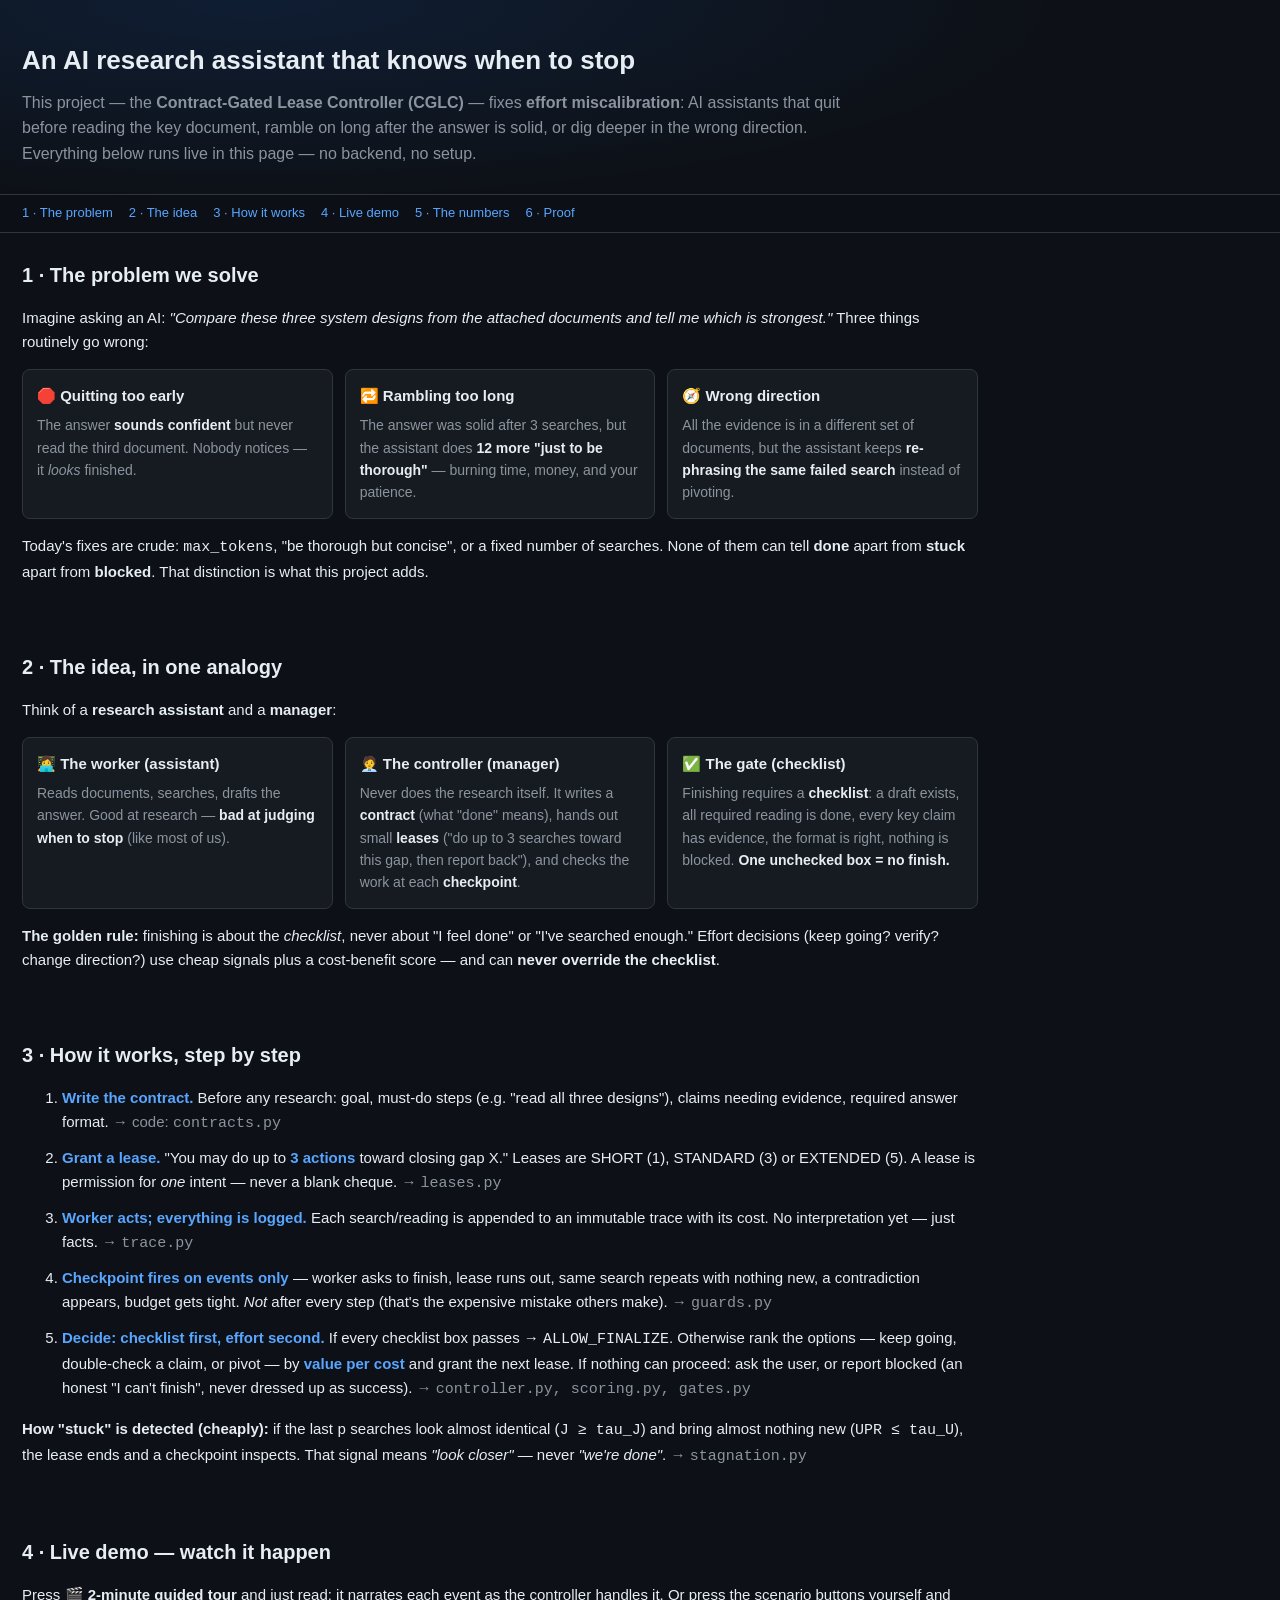
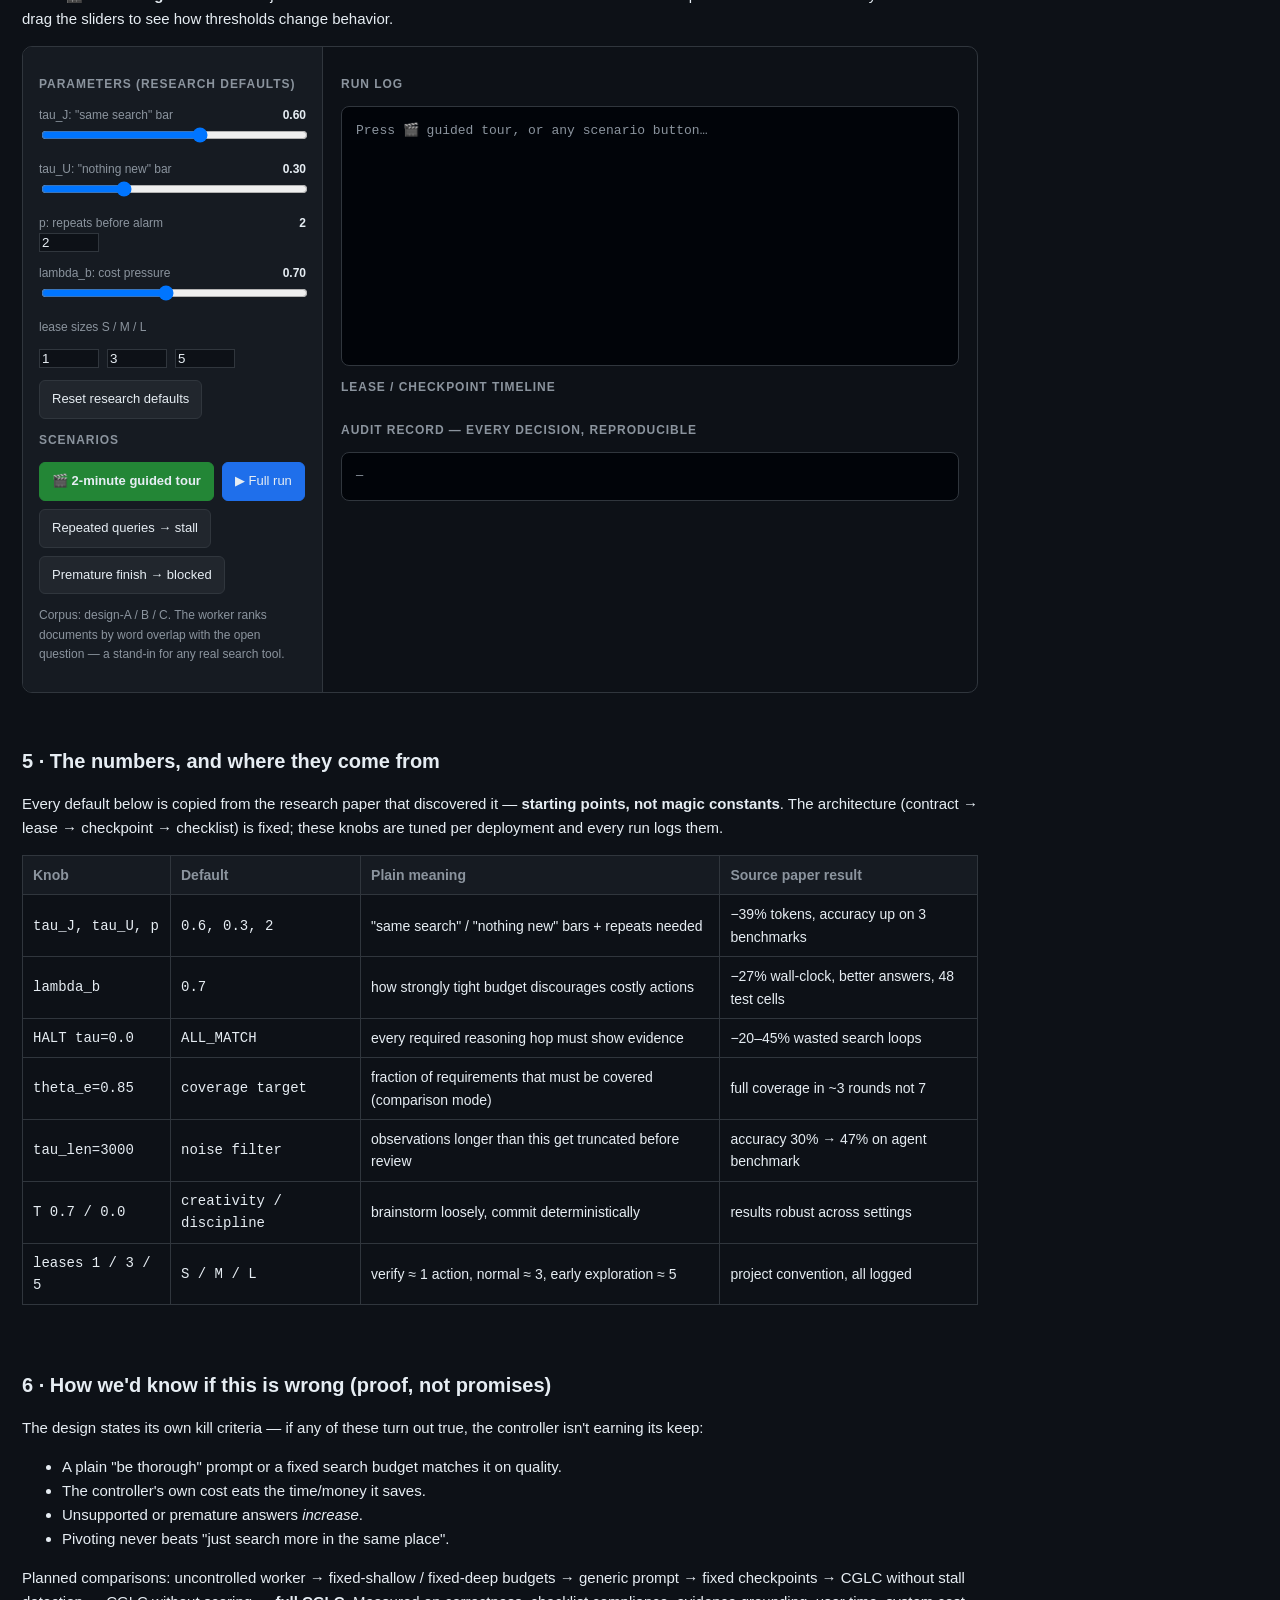
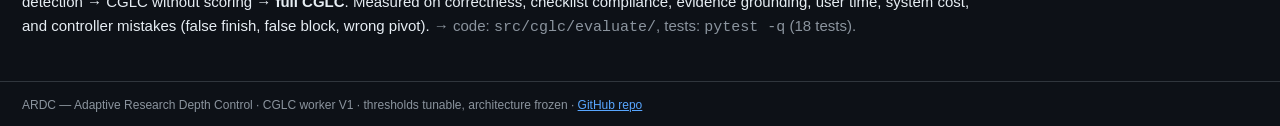
==== docs/index.html @ e65adfdb "Explainable demo: beginner story (problem/idea/steps), narrated 2-min tour, plain-English parameters" ====
<!DOCTYPE html>
<html lang="en">
<head>
<meta charset="utf-8">
<meta name="viewport" content="width=device-width, initial-scale=1">
<title>CGLC — an AI research assistant that knows when to stop</title>
<style>
  :root { --bg:#0d1117; --panel:#161b22; --line:#30363d; --txt:#e6edf3;
          --dim:#8b949e; --acc:#58a6ff; --ok:#3fb950; --warn:#d29922; --bad:#f85149; }
  * { box-sizing:border-box; }
  body { margin:0; background:var(--bg); color:var(--txt);
         font-family:-apple-system,"Segoe UI",Roboto,Helvetica,Arial,sans-serif;
         font-size:15px; line-height:1.6; }
  code, .mono { font-family:ui-monospace,SFMono-Regular,Menlo,Consolas,monospace; }
  header.hero { padding:40px 22px 28px; border-bottom:1px solid var(--line);
         background:radial-gradient(800px 200px at 20% 0%, #1f6feb22, transparent); }
  header.hero h1 { margin:0 0 8px; font-size:26px; }
  header.hero p.sub { margin:0; color:var(--dim); font-size:16px; max-width:820px; }
  nav { position:sticky; top:0; background:#0d1117ee; border-bottom:1px solid var(--line);
        padding:8px 22px; font-size:13px; z-index:10; }
  nav a { color:var(--acc); margin-right:16px; text-decoration:none; }
  section { padding:26px 22px; max-width:1000px; }
  section h2 { font-size:20px; margin:0 0 10px; }
  section p, li { color:var(--txt); }
  .dim { color:var(--dim); }
  .cards { display:grid; grid-template-columns:repeat(auto-fit,minmax(240px,1fr)); gap:12px; margin:14px 0; }
  .card { border:1px solid var(--line); border-radius:8px; padding:14px; background:var(--panel); }
  .card h3 { margin:0 0 6px; font-size:15px; }
  .card p { margin:0; font-size:14px; color:var(--dim); }
  .card p b { color:var(--txt); }
  ol.steps li { margin:10px 0; }
  ol.steps li b { color:var(--acc); }
  table.params { border-collapse:collapse; width:100%; font-size:14px; margin:12px 0; }
  table.params th, table.params td { border:1px solid var(--line); padding:8px 10px; text-align:left; }
  table.params th { background:var(--panel); color:var(--dim); font-weight:600; }
  .demo-grid { display:grid; grid-template-columns:300px 1fr; gap:0; border:1px solid var(--line);
               border-radius:10px; overflow:hidden; margin-top:14px; }
  aside { border-right:1px solid var(--line); padding:16px; background:var(--panel); }
  aside h3, .maincol h3 { font-size:12px; text-transform:uppercase; letter-spacing:.08em; color:var(--dim); }
  .param { margin:10px 0; font-size:13px; }
  .param label { display:flex; justify-content:space-between; color:var(--dim); font-size:12px; }
  .param label b { color:var(--txt); }
  .param input[type=range] { width:100%; }
  .param input[type=number] { width:60px; background:var(--bg); color:var(--txt); border:1px solid var(--line); }
  .row { display:flex; gap:8px; flex-wrap:wrap; margin:12px 0; }
  button { background:#21262d; color:var(--txt); border:1px solid var(--line);
           padding:8px 12px; cursor:pointer; font:inherit; font-size:13px; border-radius:6px; }
  button:hover { border-color:var(--acc); }
  button.primary { background:#1f6feb; border-color:#1f6feb; }
  button.tour { background:#238636; border-color:#238636; font-weight:600; }
  .maincol { padding:16px 18px; min-width:0; }
  #log { background:#010409; border:1px solid var(--line); border-radius:8px;
         padding:14px; min-height:260px; max-height:44vh; overflow:auto;
         white-space:pre-wrap; font-family:ui-monospace,Menlo,Consolas,monospace; font-size:13px; }
  .ok { color:var(--ok); } .warn { color:var(--warn); } .bad { color:var(--bad); }
  .acc { color:var(--acc); } .say { color:#d2a8ff; }
  #timeline { display:flex; gap:6px; margin:12px 0; flex-wrap:wrap; }
  .chip { border:1px solid var(--line); border-radius:6px; padding:6px 10px;
          font-size:12px; background:var(--panel); font-family:ui-monospace,Menlo,monospace; }
  #audit { background:#010409; border:1px solid var(--line); border-radius:8px;
           padding:14px; max-height:28vh; overflow:auto; white-space:pre;
           font-size:12px; font-family:ui-monospace,Menlo,monospace; }
  footer { padding:14px 22px 30px; border-top:1px solid var(--line); color:var(--dim); font-size:12px; }
  footer a, section a { color:var(--acc); }
</style>
</head>
<body>

<header class="hero">
  <h1>An AI research assistant that knows when to stop</h1>
  <p class="sub">This project — the <b>Contract-Gated Lease Controller (CGLC)</b> — fixes
  <b>effort miscalibration</b>: AI assistants that quit before reading the key document,
  ramble on long after the answer is solid, or dig deeper in the wrong direction.
  Everything below runs live in this page — no backend, no setup.</p>
</header>
<nav>
  <a href="#problem">1 · The problem</a><a href="#idea">2 · The idea</a><a href="#how">3 · How it works</a><a href="#demo">4 · Live demo</a><a href="#numbers">5 · The numbers</a><a href="#proof">6 · Proof</a>
</nav>

<section id="problem">
  <h2>1 · The problem we solve</h2>
  <p>Imagine asking an AI: <i>"Compare these three system designs from the attached documents and tell me which is strongest."</i>
  Three things routinely go wrong:</p>
  <div class="cards">
    <div class="card"><h3>🛑 Quitting too early</h3><p>The answer <b>sounds confident</b> but never read the third document. Nobody notices — it <i>looks</i> finished.</p></div>
    <div class="card"><h3>🔁 Rambling too long</h3><p>The answer was solid after 3 searches, but the assistant does <b>12 more "just to be thorough"</b> — burning time, money, and your patience.</p></div>
    <div class="card"><h3>🧭 Wrong direction</h3><p>All the evidence is in a different set of documents, but the assistant keeps <b>re-phrasing the same failed search</b> instead of pivoting.</p></div>
  </div>
  <p>Today's fixes are crude: <span class="mono">max_tokens</span>, "be thorough but concise", or a fixed number of searches.
  None of them can tell <b>done</b> apart from <b>stuck</b> apart from <b>blocked</b>. That distinction is what this project adds.</p>
</section>

<section id="idea">
  <h2>2 · The idea, in one analogy</h2>
  <p>Think of a <b>research assistant</b> and a <b>manager</b>:</p>
  <div class="cards">
    <div class="card"><h3>👩‍💻 The worker (assistant)</h3><p>Reads documents, searches, drafts the answer. Good at research — <b>bad at judging when to stop</b> (like most of us).</p></div>
    <div class="card"><h3>🧑‍💼 The controller (manager)</h3><p>Never does the research itself. It writes a <b>contract</b> (what "done" means), hands out small <b>leases</b> ("do up to 3 searches toward this gap, then report back"), and checks the work at each <b>checkpoint</b>.</p></div>
    <div class="card"><h3>✅ The gate (checklist)</h3><p>Finishing requires a <b>checklist</b>: a draft exists, all required reading is done, every key claim has evidence, the format is right, nothing is blocked. <b>One unchecked box = no finish.</b></p></div>
  </div>
  <p><b>The golden rule:</b> finishing is about the <i>checklist</i>, never about "I feel done" or "I've searched enough."
  Effort decisions (keep going? verify? change direction?) use cheap signals plus a cost-benefit score — and can <b>never override the checklist</b>.</p>
</section>

<section id="how">
  <h2>3 · How it works, step by step</h2>
  <ol class="steps">
    <li><b>Write the contract.</b> Before any research: goal, must-do steps (e.g. "read all three designs"), claims needing evidence, required answer format. <span class="dim">→ code: <span class="mono">contracts.py</span></span></li>
    <li><b>Grant a lease.</b> "You may do up to <b>3 actions</b> toward closing gap X." Leases are SHORT (1), STANDARD (3) or EXTENDED (5). A lease is permission for <i>one</i> intent — never a blank cheque. <span class="dim">→ <span class="mono">leases.py</span></span></li>
    <li><b>Worker acts; everything is logged.</b> Each search/reading is appended to an immutable trace with its cost. No interpretation yet — just facts. <span class="dim">→ <span class="mono">trace.py</span></span></li>
    <li><b>Checkpoint fires on events only</b> — worker asks to finish, lease runs out, same search repeats with nothing new, a contradiction appears, budget gets tight. <i>Not</i> after every step (that's the expensive mistake others make). <span class="dim">→ <span class="mono">guards.py</span></span></li>
    <li><b>Decide: checklist first, effort second.</b> If every checklist box passes → <span class="mono">ALLOW_FINALIZE</span>. Otherwise rank the options — keep going, double-check a claim, or pivot — by <b>value per cost</b> and grant the next lease. If nothing can proceed: ask the user, or report blocked (an honest "I can't finish", never dressed up as success). <span class="dim">→ <span class="mono">controller.py, scoring.py, gates.py</span></span></li>
  </ol>
  <p><b>How "stuck" is detected (cheaply):</b> if the last <span class="mono">p</span> searches look almost identical (<span class="mono">J ≥ tau_J</span>)
  and bring almost nothing new (<span class="mono">UPR ≤ tau_U</span>), the lease ends and a checkpoint inspects. That signal means <i>"look closer"</i> — never <i>"we're done"</i>.
  <span class="dim">→ <span class="mono">stagnation.py</span></span></p>
</section>

<section id="demo">
  <h2>4 · Live demo — watch it happen</h2>
  <p>Press <b>🎬 2-minute guided tour</b> and just read: it narrates each event as the controller handles it.
  Or press the scenario buttons yourself and drag the sliders to see how thresholds change behavior.</p>
  <div class="demo-grid">
    <aside>
      <h3>Parameters (research defaults)</h3>
      <div class="param"><label>tau_J: "same search" bar <b id="v-tauJ">0.60</b></label>
        <input id="p-tauJ" type="range" min="0" max="1" step="0.05" value="0.6"></div>
      <div class="param"><label>tau_U: "nothing new" bar <b id="v-tauU">0.30</b></label>
        <input id="p-tauU" type="range" min="0" max="1" step="0.05" value="0.3"></div>
      <div class="param"><label>p: repeats before alarm <b id="v-p">2</b></label>
        <input id="p-p" type="number" min="1" max="6" value="2"></div>
      <div class="param"><label>lambda_b: cost pressure <b id="v-lb">0.70</b></label>
        <input id="p-lb" type="range" min="0" max="1.5" step="0.05" value="0.7"></div>
      <div class="param"><label>lease sizes S / M / L</label>
        <span class="row">
          <input id="p-s" type="number" min="1" max="3" value="1">
          <input id="p-m" type="number" min="1" max="6" value="3">
          <input id="p-e" type="number" min="1" max="9" value="5">
        </span></div>
      <div class="row"><button id="b-reset">Reset research defaults</button></div>
      <h3>Scenarios</h3>
      <div class="row">
        <button class="tour" id="b-tour">🎬 2-minute guided tour</button>
        <button class="primary" id="b-full">▶ Full run</button>
        <button id="b-stag">Repeated queries → stall</button>
        <button id="b-gate">Premature finish → blocked</button>
      </div>
      <p class="dim" style="font-size:12px">Corpus: design-A / B / C. The worker ranks documents by word overlap with the open question — a stand-in for any real search tool.</p>
    </aside>
    <div class="maincol">
      <h3>Run log</h3>
      <div id="log"><span class="dim">Press 🎬 guided tour, or any scenario button…</span></div>
      <h3>Lease / checkpoint timeline</h3>
      <div id="timeline"></div>
      <h3>Audit record — every decision, reproducible</h3>
      <div id="audit"><span class="dim">—</span></div>
    </div>
  </div>
</section>

<section id="numbers">
  <h2>5 · The numbers, and where they come from</h2>
  <p>Every default below is copied from the research paper that discovered it — <b>starting points, not magic constants</b>.
  The architecture (contract → lease → checkpoint → checklist) is fixed; these knobs are tuned per deployment and every run logs them.</p>
  <table class="params">
    <tr><th>Knob</th><th>Default</th><th>Plain meaning</th><th>Source paper result</th></tr>
    <tr><td class="mono">tau_J, tau_U, p</td><td class="mono">0.6, 0.3, 2</td><td>"same search" / "nothing new" bars + repeats needed</td><td>−39% tokens, accuracy up on 3 benchmarks</td></tr>
    <tr><td class="mono">lambda_b</td><td class="mono">0.7</td><td>how strongly tight budget discourages costly actions</td><td>−27% wall-clock, better answers, 48 test cells</td></tr>
    <tr><td class="mono">HALT tau=0.0</td><td class="mono">ALL_MATCH</td><td>every required reasoning hop must show evidence</td><td>−20–45% wasted search loops</td></tr>
    <tr><td class="mono">theta_e=0.85</td><td class="mono">coverage target</td><td>fraction of requirements that must be covered (comparison mode)</td><td>full coverage in ~3 rounds not 7</td></tr>
    <tr><td class="mono">tau_len=3000</td><td class="mono">noise filter</td><td>observations longer than this get truncated before review</td><td>accuracy 30% → 47% on agent benchmark</td></tr>
    <tr><td class="mono">T 0.7 / 0.0</td><td class="mono">creativity / discipline</td><td>brainstorm loosely, commit deterministically</td><td>results robust across settings</td></tr>
    <tr><td class="mono">leases 1 / 3 / 5</td><td class="mono">S / M / L</td><td>verify ≈ 1 action, normal ≈ 3, early exploration ≈ 5</td><td>project convention, all logged</td></tr>
  </table>
</section>

<section id="proof">
  <h2>6 · How we'd know if this is wrong (proof, not promises)</h2>
  <p>The design states its own kill criteria — if any of these turn out true, the controller isn't earning its keep:</p>
  <ul>
    <li>A plain "be thorough" prompt or a fixed search budget matches it on quality.</li>
    <li>The controller's own cost eats the time/money it saves.</li>
    <li>Unsupported or premature answers <i>increase</i>.</li>
    <li>Pivoting never beats "just search more in the same place".</li>
  </ul>
  <p>Planned comparisons: uncontrolled worker → fixed-shallow / fixed-deep budgets → generic prompt → fixed checkpoints → CGLC without stall detection → CGLC without scoring → <b>full CGLC</b>.
  Measured on correctness, checklist compliance, evidence grounding, user time, system cost, and controller mistakes (false finish, false block, wrong pivot).
  <span class="dim">→ code: <span class="mono">src/cglc/evaluate/</span>, tests: <span class="mono">pytest -q</span> (18 tests).</span></p>
</section>

<footer>ARDC — Adaptive Research Depth Control · CGLC worker V1 · thresholds tunable, architecture frozen ·
<a href="https://github.com/abhinavshrivastava950/ARDC---Adaptive-Research-Depth-Control">GitHub repo</a></footer>

<script>
"use strict";
/* Core equations mirror src/cglc/*.py (Sec 14 normative). Narration is plain-English. */
const tok = s => new Set((s.toLowerCase().match(/[a-z0-9]+/g) || []));
function jaccard(a, b) {
  if (!a.size && !b.size) return 1.0;
  if (!a.size || !b.size) return 0.0;
  let inter = 0; for (const x of a) if (b.has(x)) inter++;
  return inter / (a.size + b.size - inter);
}
const upr = (cur, seen) => cur.length ? cur.filter(c => !seen.has(c)).length / cur.length : 0;

const DOCS = {
  "design-A": "Architecture A uses an always-on semantic coverage layer with selective rich inspection. It supports DEEPEN VERIFY REDIRECT but coverage state is expensive.",
  "design-B": "Architecture B maintains a MAP-like research graph with requirements evidence links coverage and marginal gain. Direction awareness is strong but controller-heavy.",
  "design-C": "Architecture C logs raw trace and runs semantics at finalization fixed intervals and stalls. Hard duties sit outside effort judgment. Checkpoint timing is fixed."
};
function rankDocs(query) {
  const q = tok(query);
  return Object.keys(DOCS).map(id => {
    const d = tok(DOCS[id]); let s = 0; for (const w of q) if (d.has(w)) s++;
    return { id, s };
  }).sort((a, b) => b.s - a.s).map(x => x.id);
}
function getCfg() {
  return {
    tauJ: +document.getElementById("p-tauJ").value,
    tauU: +document.getElementById("p-tauU").value,
    p: Math.max(1, +document.getElementById("p-p").value | 0),
    lb: +document.getElementById("p-lb").value,
    SHORT: +document.getElementById("p-s").value | 0,
    STANDARD: +document.getElementById("p-m").value | 0,
    EXTENDED: +document.getElementById("p-e").value | 0
  };
}
const logEl = document.getElementById("log"),
      tlEl = document.getElementById("timeline"),
      auEl = document.getElementById("audit");
function reset(){ logEl.innerHTML = ""; tlEl.innerHTML = ""; auEl.innerHTML = "<span class='dim'>—</span>"; }
function line(html){ logEl.innerHTML += html + "\n"; logEl.scrollTop = logEl.scrollHeight; }
function say(t){ line(`<span class="say">💬 ${t}</span>`); }
function chip(txt, cls){ tlEl.innerHTML += `<span class="chip ${cls||""}">${txt}</span>`; }
function esc(s){ return s.replace(/&/g,"&amp;").replace(/</g,"&lt;"); }
const sleep = ms => new Promise(r => setTimeout(r, ms));

function stagDemo(c, narrate) {
  if (narrate) say("The worker keeps asking the same thing. Watch the 'nothing new' number collapse…");
  line(`<span class="acc">STAGNATION DEMO</span> <span class="dim">same-search bar=${c.tauJ}, nothing-new bar=${c.tauU}, repeats=${c.p}</span>`);
  const seen = new Set(); let actions = [], hist = [];
  const queries = ["compare architecture cost","compare architecture cost",
                   "compare architecture cost","compare architecture cost"];
  const chunks = [["A#0","B#0","C#0"],["A#0","B#0"],["A#0"],["A#0"]];
  queries.forEach((q, i) => {
    const J = actions.length ? Math.max(...actions.slice(-5).map(a => jaccard(tok(q), tok(a)))) : 0;
    const U = upr(chunks[i], seen);
    chunks[i].forEach(x => seen.add(x)); actions.push(q); hist.push([J, U]);
    const stag = hist.length >= c.p && hist.slice(-c.p).every(([a,b]) => a >= c.tauJ && b <= c.tauU);
    line(` search ${i}: similarity=${J.toFixed(2)} (same? ${J >= c.tauJ}) · new-stuff=${U.toFixed(2)} (nothing-new? ${U <= c.tauU}) → ` +
         (stag ? `<span class="warn">🔔 STUCK — lease ends, manager inspects</span>` : `<span class="dim">keep working</span>`));
    chip(`search ${i} ${stag ? "STUCK" : "work"}`, stag ? "warn" : "");
  });
  if (narrate) say("Key point: 'stuck' only summons the manager — it can NEVER declare the job finished.");
  else line(`<span class="dim">Stuck ≠ done: it triggers inspection, never finalization.</span>`);
}

function gateDemo(narrate) {
  if (narrate) say("Now the worker drafts a fluent, confident answer — but one key claim has zero evidence…");
  line(`<span class="acc">CHECKLIST DEMO</span> <span class="dim">worker asks: "can I finish?"</span>`);
  const gates = { C_terminal:true, C_process:true, C_evidence:false, C_answer:true, C_blocker:false };
  const allow = gates.C_terminal && gates.C_process && gates.C_evidence && gates.C_answer && !gates.C_blocker;
  line(` checklist: draft✓ required-reading✓ <b>evidence✗</b> format✓ blocked?no`);
  line(allow ? `<span class="ok">ALLOW_FINALIZE</span>`
             : `<span class="bad">⛔ FINISH DENIED — one box unchecked (evidence)</span>`);
  chip("finish requested", "bad"); chip("→ VERIFY lease (1 action)", "warn");
  if (narrate) say("Confident ≠ complete. The manager orders one double-check instead of accepting the answer.");
  else line(` → controller issues <span class="warn">VERIFY</span> lease. Clean + confident ≠ complete.`);
}

function fullRun(c, narrate) {
  if (narrate) say("Full story: the manager grants a 3-search lease toward the open question…");
  line(`<span class="acc">FULL RUN</span> <span class="dim">lease sizes ${c.SHORT}/${c.STANDARD}/${c.EXTENDED} · cost pressure=${c.lb}</span>`);
  const seen = new Set(); let actions = [], hist = [], draft = "", ckpt = 0;
  const gaps = ["support comparison with evidence"];
  let support = 0;
  let lease = { intent:"CONTINUE", cap:c.STANDARD, used:0, n:1 };
  chip("lease L1 CONTINUE", "");
  const audits = [];
  let guard = 0;
  while (ckpt < 4 && guard++ < 20) {
    let stalled = false;
    while (lease.used < lease.cap) {
      const q = gaps.join(" ");
      const ranked = rankDocs(q + " " + draft.slice(0, 80));
      const chunks = ranked.slice(0, 3).map(id => id + "#0");
      const J = actions.length ? Math.max(...actions.slice(-5).map(a => jaccard(tok(q), tok(a)))) : 0;
      const U = upr(chunks, seen);
      chunks.forEach(x => seen.add(x)); actions.push(q); hist.push([J, U]);
      lease.used++;
      if (ranked.some(id => /architecture|evidence|comparison/.test(DOCS[id]))) support = Math.min(1, support + 0.5);
      draft = Object.values(DOCS).join(" ").slice(0, 900);
      stalled = hist.length >= c.p && hist.slice(-c.p).every(([a,b]) => a >= c.tauJ && b <= c.tauU);
      const rho = 0.15, dC = 0.05, dR = 0.08;
      const uC = 0.5 + 0.14 * (support < 1 ? 1 : 0) - c.lb * rho * dC;
      const uR = 0.5 + 0.14 * 0.5 - 0.10 * (stalled ? 1 : 0) - c.lb * rho * dR;
      const rC = Math.max(0, uC) / (dC + 1e-5), rR = Math.max(0, uR) / (dR + 1e-5);
      line(` <span class="dim">search ${actions.length} [${lease.intent}]</span> similarity=${J.toFixed(2)} new-stuff=${U.toFixed(2)} ` +
           `evidence=${support.toFixed(1)} value-per-cost keep=${rC.toFixed(1)} pivot=${rR.toFixed(1)}${stalled ? ` <span class="warn">stuck</span>` : ""}`);
      if (stalled || lease.used >= lease.cap) break;
    }
    ckpt++;
    const expired = lease.used >= lease.cap;
    const evSuff = support >= 1 && draft.length > 0;
    const gates = { C_terminal: draft.length > 0, C_process: true, C_evidence: evSuff, C_answer: true, C_blocker: false };
    const allow = gates.C_terminal && gates.C_process && gates.C_evidence && gates.C_answer && !gates.C_blocker;
    const reasons = [...(expired ? ["lease_expiry"] : []), ...(stalled ? ["structural_stall"] : [])];
    let decision;
    if (allow) decision = "ALLOW_FINALIZE";
    else if (support < 1 && stalled) decision = "REDIRECT";
    else if (support < 1) decision = "CONTINUE";
    else decision = "VERIFY";
    chip(`checkpoint ${ckpt} [${reasons.join("+")||"finish?"}] → ${decision}`, allow ? "ok" : "warn");
    line(`<span class="acc">checkpoint ${ckpt}</span> because [${reasons}] · checklist=${esc(JSON.stringify(gates))} → <b>${decision}</b>`);
    audits.push({ checkpoint: ckpt, triggers: reasons, gates, decision,
      remaining_budget: { tool_calls: 30 - actions.length * 3 }, controller_cost: { tokens: 500 } });
    if (decision === "ALLOW_FINALIZE") break;
    const cap = decision === "VERIFY" || decision === "REDIRECT" ? c.SHORT : c.STANDARD;
    lease = { intent: decision, cap, used: 0, n: ckpt + 1 };
    chip(`lease L${ckpt + 1} ${decision}`, "");
  }
  auEl.textContent = JSON.stringify({ contract: "K-demo (goal + must-dos + evidence needs)", decisions: audits }, null, 2);
  if (narrate) say(`Done: ${actions.length} searches, ${ckpt} manager check(s), every box ticked — the audit above proves it.`);
  else line(`<span class="ok">done</span> <span class="dim">${actions.length} searches · ${ckpt} checkpoint(s) · audit above</span>`);
}

document.getElementById("b-stag").onclick = () => { reset(); stagDemo(getCfg(), false); };
document.getElementById("b-gate").onclick = () => { reset(); gateDemo(false); };
document.getElementById("b-full").onclick = () => { reset(); fullRun(getCfg(), false); };
document.getElementById("b-tour").onclick = async () => {
  reset();
  say("Welcome! You're the manager's supervisor. Three short scenes — watch what the controller does.");
  await sleep(900);
  say("SCENE 1 of 3 — the assistant gets stuck repeating itself…");
  await sleep(900);
  stagDemo(getCfg(), true);
  await sleep(1600);
  say("SCENE 2 of 3 — the assistant tries to finish early with an unsupported claim…");
  await sleep(900);
  gateDemo(true);
  await sleep(1600);
  say("SCENE 3 of 3 — the whole loop, start to finish…");
  await sleep(900);
  fullRun(getCfg(), true);
  await sleep(600);
  say("That's CGLC: leases bound the work, events trigger inspections, and only the checklist can finish the job. Try the sliders — e.g. raise 'repeats before alarm' and watch Scene 1 stay silent longer.");
};

document.getElementById("b-reset").onclick = () => {
  document.getElementById("p-tauJ").value = 0.6; document.getElementById("p-tauU").value = 0.3;
  document.getElementById("p-p").value = 2; document.getElementById("p-lb").value = 0.7;
  document.getElementById("p-s").value = 1; document.getElementById("p-m").value = 3;
  document.getElementById("p-e").value = 5; syncLabels();
};
function syncLabels(){
  document.getElementById("v-tauJ").textContent = (+document.getElementById("p-tauJ").value).toFixed(2);
  document.getElementById("v-tauU").textContent = (+document.getElementById("p-tauU").value).toFixed(2);
  document.getElementById("v-p").textContent = document.getElementById("p-p").value;
  document.getElementById("v-lb").textContent = (+document.getElementById("p-lb").value).toFixed(2);
}
["p-tauJ","p-tauU","p-p","p-lb"].forEach(id => document.getElementById(id).oninput = syncLabels);
</script>
</body>
</html>
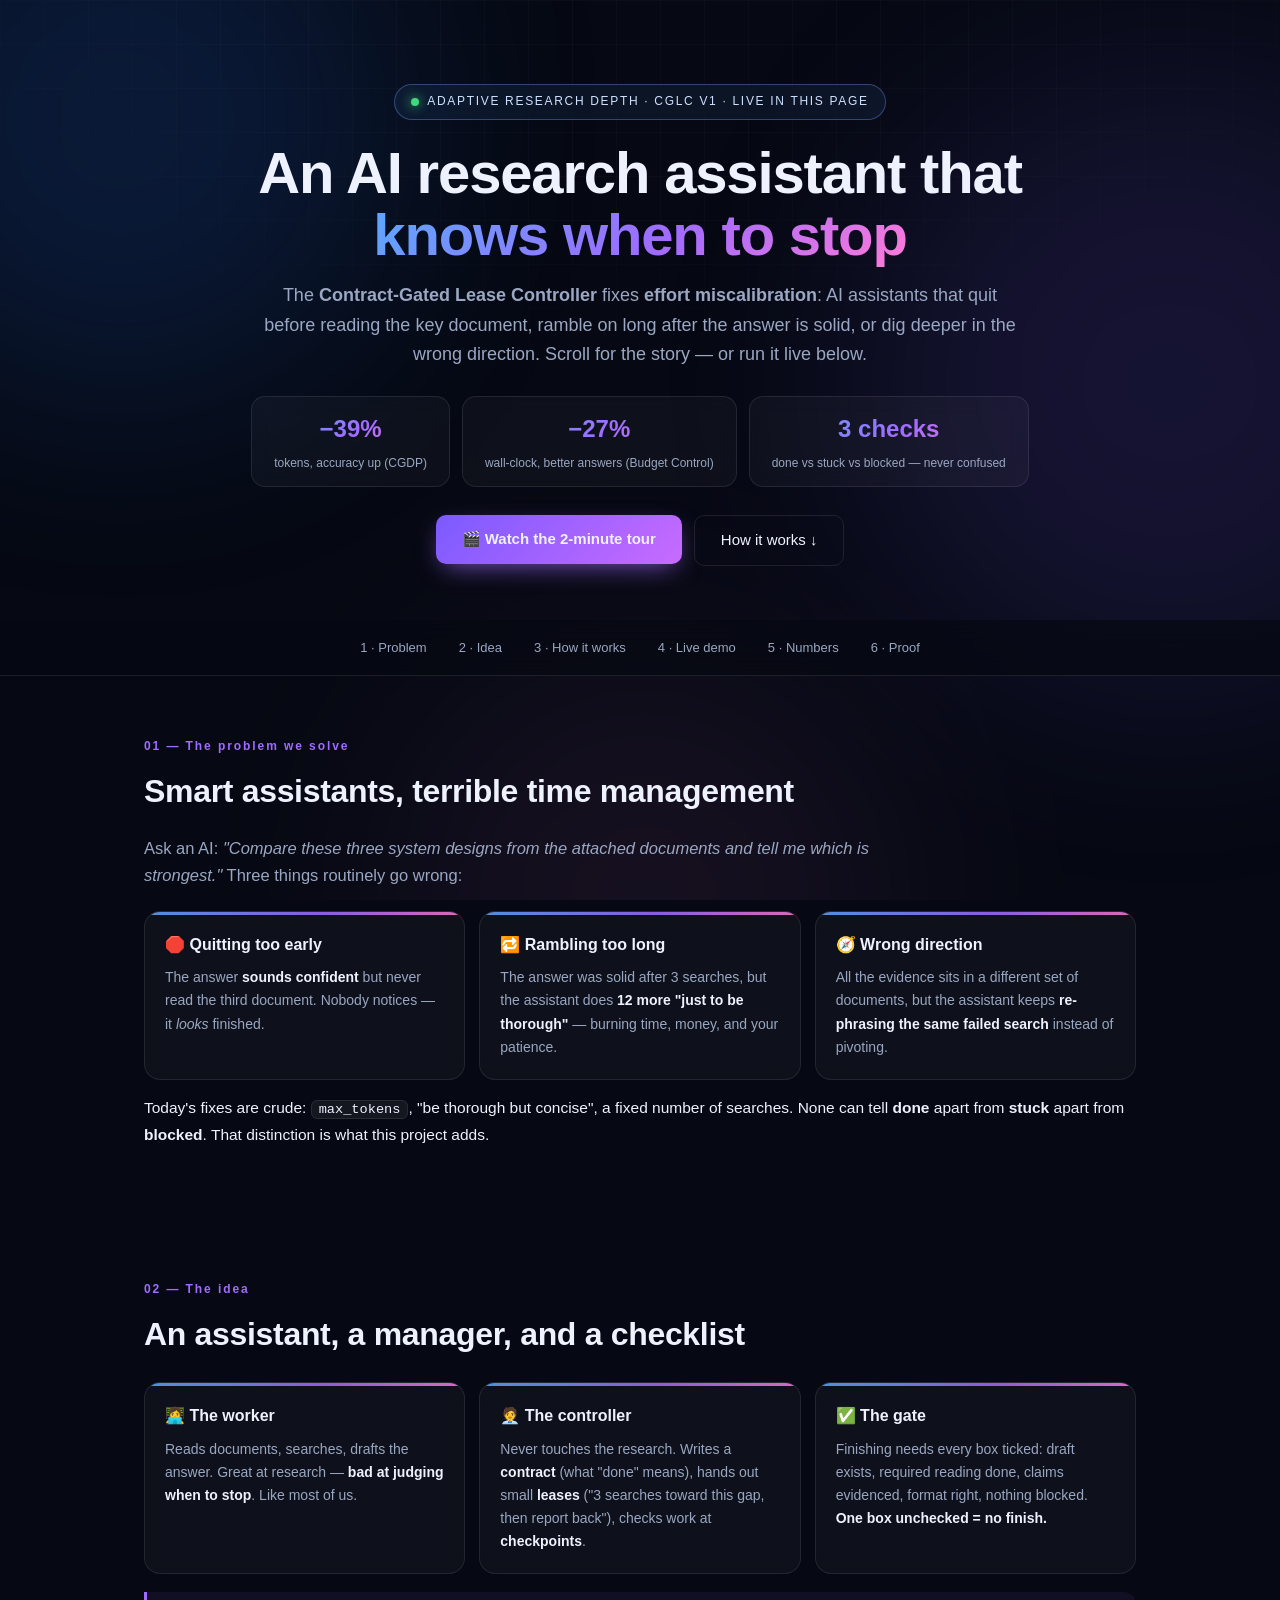
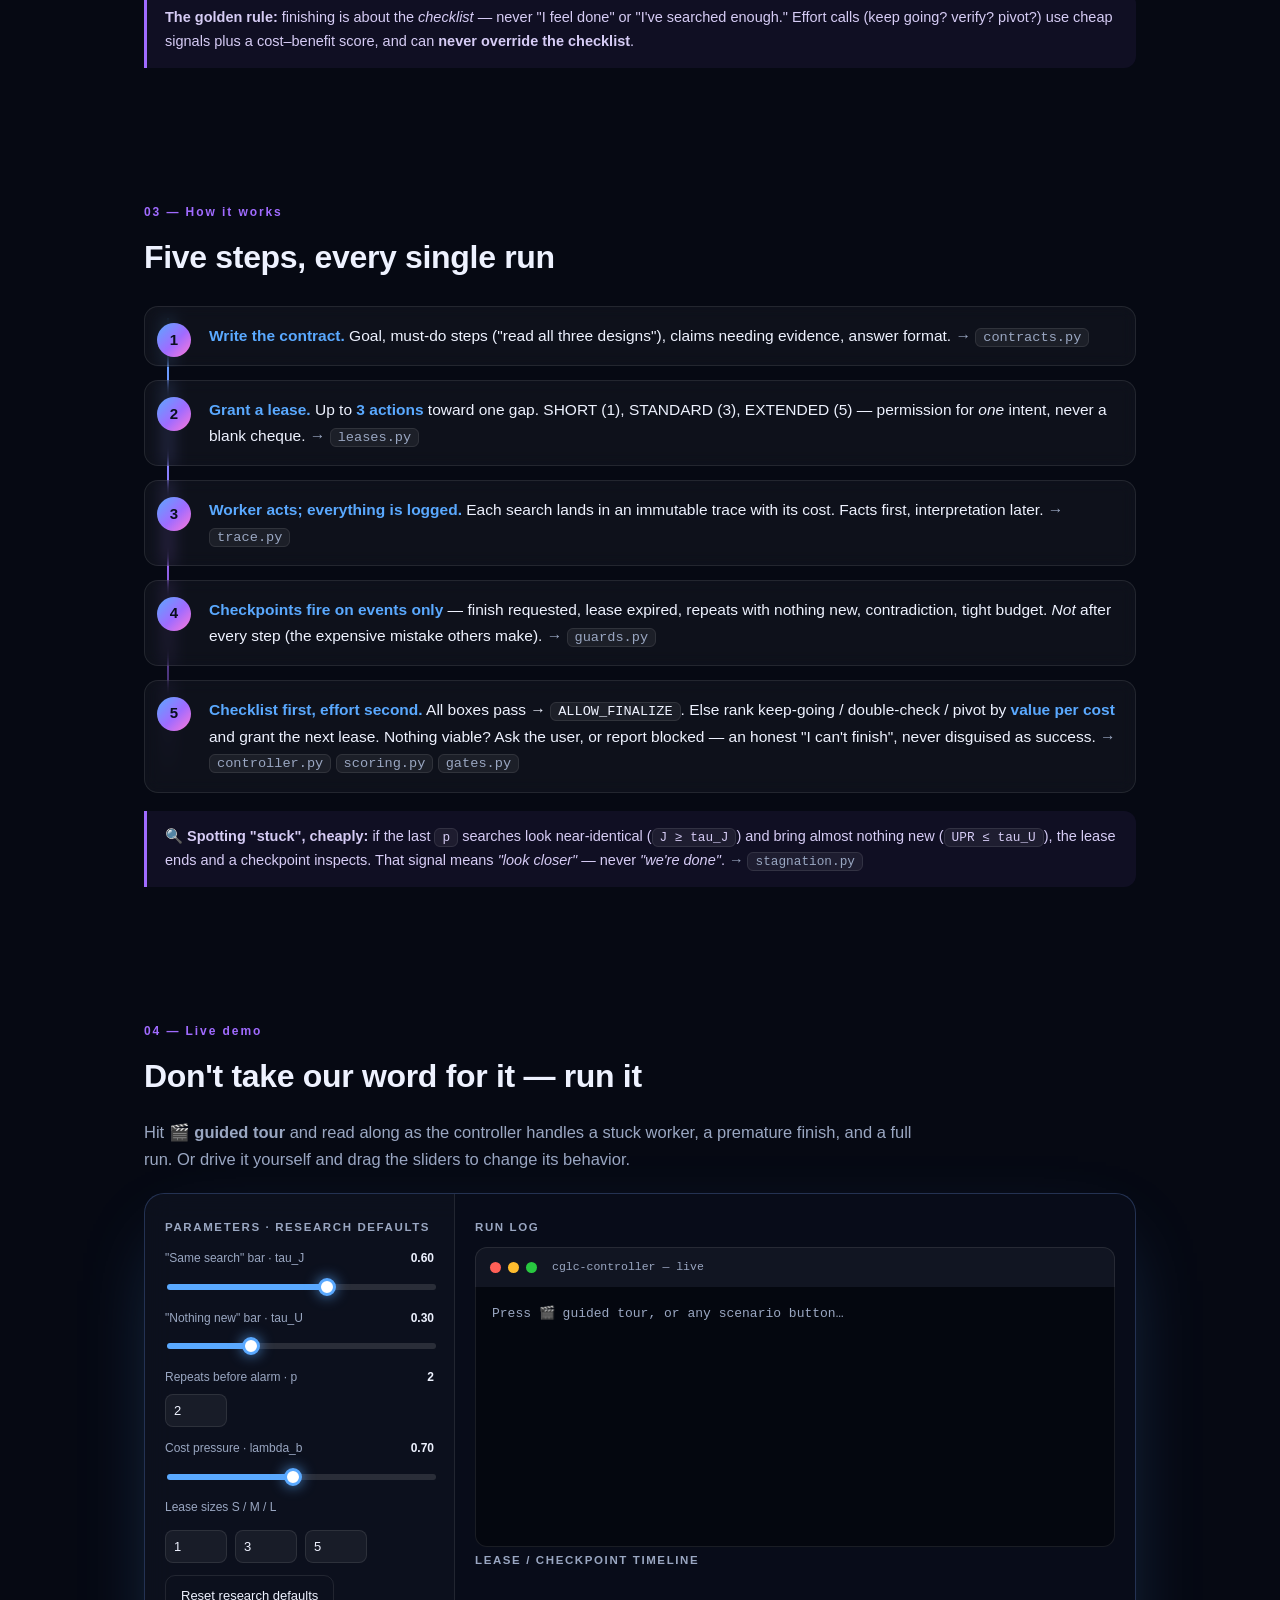
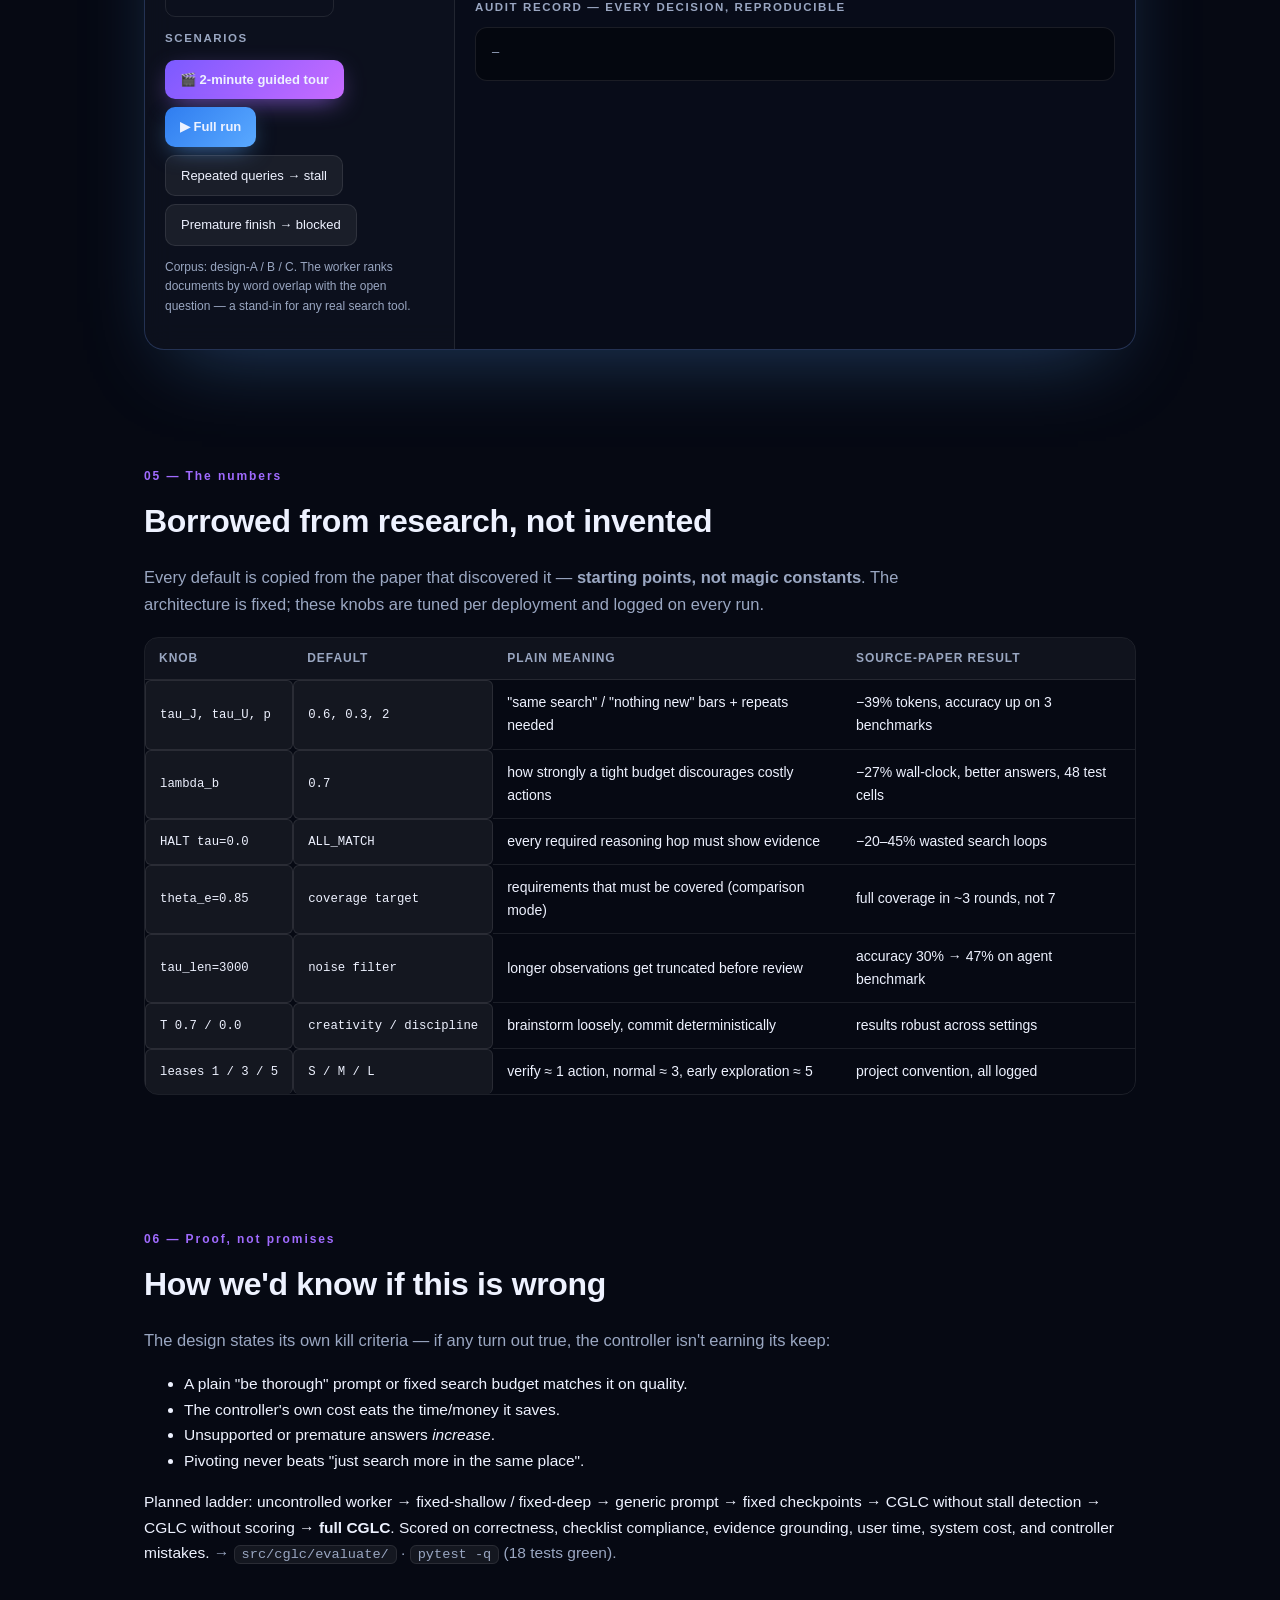
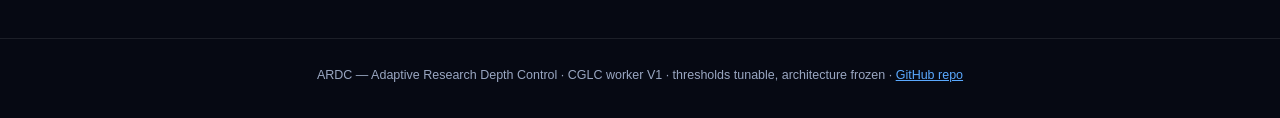
==== commit be66125b: "Sexier UI: aurora theme, glass console, gradient hero, scroll reveals, glowing sliders" ====
--- a/docs/index.html
+++ b/docs/index.html
@@ -5,187 +5,298 @@
 <meta name="viewport" content="width=device-width, initial-scale=1">
 <title>CGLC — an AI research assistant that knows when to stop</title>
 <style>
-  :root { --bg:#0d1117; --panel:#161b22; --line:#30363d; --txt:#e6edf3;
-          --dim:#8b949e; --acc:#58a6ff; --ok:#3fb950; --warn:#d29922; --bad:#f85149; }
-  * { box-sizing:border-box; }
-  body { margin:0; background:var(--bg); color:var(--txt);
-         font-family:-apple-system,"Segoe UI",Roboto,Helvetica,Arial,sans-serif;
-         font-size:15px; line-height:1.6; }
-  code, .mono { font-family:ui-monospace,SFMono-Regular,Menlo,Consolas,monospace; }
-  header.hero { padding:40px 22px 28px; border-bottom:1px solid var(--line);
-         background:radial-gradient(800px 200px at 20% 0%, #1f6feb22, transparent); }
-  header.hero h1 { margin:0 0 8px; font-size:26px; }
-  header.hero p.sub { margin:0; color:var(--dim); font-size:16px; max-width:820px; }
-  nav { position:sticky; top:0; background:#0d1117ee; border-bottom:1px solid var(--line);
-        padding:8px 22px; font-size:13px; z-index:10; }
-  nav a { color:var(--acc); margin-right:16px; text-decoration:none; }
-  section { padding:26px 22px; max-width:1000px; }
-  section h2 { font-size:20px; margin:0 0 10px; }
-  section p, li { color:var(--txt); }
-  .dim { color:var(--dim); }
-  .cards { display:grid; grid-template-columns:repeat(auto-fit,minmax(240px,1fr)); gap:12px; margin:14px 0; }
-  .card { border:1px solid var(--line); border-radius:8px; padding:14px; background:var(--panel); }
-  .card h3 { margin:0 0 6px; font-size:15px; }
-  .card p { margin:0; font-size:14px; color:var(--dim); }
-  .card p b { color:var(--txt); }
-  ol.steps li { margin:10px 0; }
-  ol.steps li b { color:var(--acc); }
-  table.params { border-collapse:collapse; width:100%; font-size:14px; margin:12px 0; }
-  table.params th, table.params td { border:1px solid var(--line); padding:8px 10px; text-align:left; }
-  table.params th { background:var(--panel); color:var(--dim); font-weight:600; }
-  .demo-grid { display:grid; grid-template-columns:300px 1fr; gap:0; border:1px solid var(--line);
-               border-radius:10px; overflow:hidden; margin-top:14px; }
-  aside { border-right:1px solid var(--line); padding:16px; background:var(--panel); }
-  aside h3, .maincol h3 { font-size:12px; text-transform:uppercase; letter-spacing:.08em; color:var(--dim); }
-  .param { margin:10px 0; font-size:13px; }
-  .param label { display:flex; justify-content:space-between; color:var(--dim); font-size:12px; }
-  .param label b { color:var(--txt); }
-  .param input[type=range] { width:100%; }
-  .param input[type=number] { width:60px; background:var(--bg); color:var(--txt); border:1px solid var(--line); }
-  .row { display:flex; gap:8px; flex-wrap:wrap; margin:12px 0; }
-  button { background:#21262d; color:var(--txt); border:1px solid var(--line);
-           padding:8px 12px; cursor:pointer; font:inherit; font-size:13px; border-radius:6px; }
-  button:hover { border-color:var(--acc); }
-  button.primary { background:#1f6feb; border-color:#1f6feb; }
-  button.tour { background:#238636; border-color:#238636; font-weight:600; }
-  .maincol { padding:16px 18px; min-width:0; }
-  #log { background:#010409; border:1px solid var(--line); border-radius:8px;
-         padding:14px; min-height:260px; max-height:44vh; overflow:auto;
-         white-space:pre-wrap; font-family:ui-monospace,Menlo,Consolas,monospace; font-size:13px; }
-  .ok { color:var(--ok); } .warn { color:var(--warn); } .bad { color:var(--bad); }
-  .acc { color:var(--acc); } .say { color:#d2a8ff; }
-  #timeline { display:flex; gap:6px; margin:12px 0; flex-wrap:wrap; }
-  .chip { border:1px solid var(--line); border-radius:6px; padding:6px 10px;
-          font-size:12px; background:var(--panel); font-family:ui-monospace,Menlo,monospace; }
-  #audit { background:#010409; border:1px solid var(--line); border-radius:8px;
-           padding:14px; max-height:28vh; overflow:auto; white-space:pre;
-           font-size:12px; font-family:ui-monospace,Menlo,monospace; }
-  footer { padding:14px 22px 30px; border-top:1px solid var(--line); color:var(--dim); font-size:12px; }
-  footer a, section a { color:var(--acc); }
+  :root{
+    --bg:#060913; --panel:rgba(255,255,255,.035); --panel-solid:#0c1220;
+    --line:rgba(255,255,255,.09); --txt:#eef2ff; --dim:#9aa7c2;
+    --acc:#5aa9ff; --vio:#a06bff; --ok:#3fd97c; --warn:#f0b429; --bad:#ff6b6b;
+    --grad:linear-gradient(135deg,#5aa9ff 0%,#a06bff 55%,#ff7ad9 100%);
+    --r:16px;
+  }
+  *{box-sizing:border-box}
+  html{scroll-behavior:smooth}
+  body{margin:0;background:var(--bg);color:var(--txt);
+    font-family:-apple-system,BlinkMacSystemFont,"Segoe UI",Roboto,Inter,Helvetica,Arial,sans-serif;
+    font-size:15.5px;line-height:1.65;overflow-x:hidden}
+  /* ambient background */
+  .bg{position:fixed;inset:0;z-index:-1;overflow:hidden}
+  .bg i{position:absolute;border-radius:50%;filter:blur(110px);opacity:.5;animation:drift 22s ease-in-out infinite alternate}
+  .bg i:nth-child(1){width:560px;height:560px;left:-160px;top:-160px;background:#1f6feb55}
+  .bg i:nth-child(2){width:620px;height:620px;right:-200px;top:8%;background:#7b5aff44;animation-delay:-8s}
+  .bg i:nth-child(3){width:520px;height:520px;left:30%;bottom:-260px;background:#ff7ad922;animation-delay:-14s}
+  @keyframes drift{from{transform:translate(0,0) scale(1)}to{transform:translate(60px,40px) scale(1.12)}}
+  .bg::after{content:"";position:absolute;inset:0;
+    background-image:linear-gradient(rgba(255,255,255,.025) 1px,transparent 1px),
+                     linear-gradient(90deg,rgba(255,255,255,.025) 1px,transparent 1px);
+    background-size:44px 44px;
+    mask-image:radial-gradient(ellipse 90% 60% at 50% 0%,black 30%,transparent 75%)}
+  code,.mono{font-family:ui-monospace,SFMono-Regular,Menlo,Consolas,monospace;font-size:.88em;
+    background:rgba(255,255,255,.06);border:1px solid var(--line);border-radius:6px;padding:1px 7px;white-space:nowrap}
+  .dim{color:var(--dim)}
+
+  /* hero */
+  header.hero{padding:84px 24px 54px;text-align:center;position:relative}
+  .badge{display:inline-flex;align-items:center;gap:8px;font-size:12px;letter-spacing:.14em;
+    color:#cfe0ff;border:1px solid rgba(122,162,255,.35);border-radius:999px;padding:7px 16px;
+    background:rgba(90,169,255,.08);backdrop-filter:blur(8px)}
+  .badge .dot{width:8px;height:8px;border-radius:50%;background:var(--ok);
+    box-shadow:0 0 12px var(--ok);animation:pulse 2.2s infinite}
+  @keyframes pulse{50%{opacity:.45}}
+  header.hero h1{margin:22px auto 14px;font-size:clamp(30px,5.4vw,58px);line-height:1.08;
+    letter-spacing:-.02em;max-width:880px}
+  header.hero h1 .g{background:var(--grad);-webkit-background-clip:text;background-clip:text;color:transparent}
+  header.hero p.sub{margin:0 auto;color:var(--dim);font-size:clamp(15px,2vw,18px);max-width:760px}
+  .stats{display:flex;gap:12px;justify-content:center;flex-wrap:wrap;margin-top:26px}
+  .stat{background:var(--panel);border:1px solid var(--line);border-radius:14px;
+    padding:12px 22px;backdrop-filter:blur(10px);min-width:150px}
+  .stat b{display:block;font-size:24px;background:var(--grad);
+    -webkit-background-clip:text;background-clip:text;color:transparent}
+  .stat span{font-size:12px;color:var(--dim)}
+  .cta-row{margin-top:28px;display:flex;gap:12px;justify-content:center;flex-wrap:wrap}
+
+  /* nav */
+  nav{position:sticky;top:0;z-index:20;display:flex;gap:4px;justify-content:center;flex-wrap:wrap;
+    padding:10px 16px;background:rgba(6,9,19,.72);backdrop-filter:blur(14px);border-bottom:1px solid var(--line)}
+  nav a{color:var(--dim);text-decoration:none;font-size:13px;padding:7px 14px;border-radius:999px;transition:.2s}
+  nav a:hover{color:var(--txt);background:rgba(255,255,255,.07)}
+
+  /* sections */
+  section{padding:56px 24px;max-width:1040px;margin:0 auto}
+  .kicker{display:inline-block;font-size:12px;letter-spacing:.16em;color:var(--vio);
+    font-weight:700;margin-bottom:8px}
+  section h2{font-size:clamp(22px,3.4vw,32px);margin:0 0 12px;letter-spacing:-.01em}
+  section>p.lead{color:var(--dim);font-size:16.5px;max-width:800px}
+  section a{color:var(--acc)}
+
+  .cards{display:grid;grid-template-columns:repeat(auto-fit,minmax(250px,1fr));gap:14px;margin:22px 0 6px}
+  .card{position:relative;background:var(--panel);border:1px solid var(--line);border-radius:var(--r);
+    padding:20px;backdrop-filter:blur(10px);transition:transform .25s,border-color .25s,box-shadow .25s;overflow:hidden}
+  .card::before{content:"";position:absolute;top:0;left:0;right:0;height:3px;background:var(--grad);opacity:.85}
+  .card:hover{transform:translateY(-5px);border-color:rgba(122,162,255,.4);
+    box-shadow:0 18px 44px -18px rgba(90,169,255,.35)}
+  .card h3{margin:0 0 8px;font-size:16px}
+  .card p{margin:0;font-size:14px;color:var(--dim)}
+  .card p b{color:var(--txt)}
+
+  ol.steps{list-style:none;margin:22px 0 6px;padding:0;counter-reset:st;position:relative}
+  ol.steps::before{content:"";position:absolute;left:23px;top:12px;bottom:12px;width:2px;
+    background:linear-gradient(var(--acc),var(--vio),transparent)}
+  ol.steps li{position:relative;margin:0 0 14px;padding:16px 18px 16px 64px;background:var(--panel);
+    border:1px solid var(--line);border-radius:14px;counter-increment:st;backdrop-filter:blur(8px)}
+  ol.steps li::before{content:counter(st);position:absolute;left:12px;top:16px;width:34px;height:34px;
+    border-radius:50%;display:flex;align-items:center;justify-content:center;font-weight:800;
+    background:var(--grad);color:#0a0f1e;font-size:15px}
+  ol.steps li b{color:var(--acc)}
+
+  .note{border-left:3px solid var(--vio);background:rgba(160,107,255,.07);
+    border-radius:0 12px 12px 0;padding:14px 18px;margin:18px 0;color:#d6ccf5;font-size:14.5px}
+
+  table.params{border-collapse:separate;border-spacing:0;width:100%;font-size:14px;margin:18px 0;
+    border:1px solid var(--line);border-radius:14px;overflow:hidden}
+  table.params th,table.params td{padding:11px 14px;text-align:left;border-bottom:1px solid var(--line)}
+  table.params tr:last-child th,table.params tr:last-child td{border-bottom:none}
+  table.params th{background:rgba(255,255,255,.045);color:var(--dim);font-size:12px;
+    text-transform:uppercase;letter-spacing:.08em}
+  table.params tr{transition:background .2s}
+  table.params tbody tr:hover{background:rgba(90,169,255,.06)}
+
+  /* demo console */
+  .console{border:1px solid rgba(122,162,255,.25);border-radius:20px;overflow:hidden;margin-top:20px;
+    background:rgba(10,15,28,.72);backdrop-filter:blur(14px);
+    box-shadow:0 30px 80px -30px rgba(90,169,255,.35)}
+  .demo-grid{display:grid;grid-template-columns:310px 1fr}
+  aside{border-right:1px solid var(--line);padding:20px;background:rgba(255,255,255,.015)}
+  aside h3,.maincol h3{font-size:11.5px;text-transform:uppercase;letter-spacing:.14em;color:var(--dim);margin:4px 0 10px}
+  .param{margin:12px 0;font-size:13px}
+  .param label{display:flex;justify-content:space-between;color:var(--dim);font-size:12px;margin-bottom:6px}
+  .param label b{color:var(--txt)}
+  input[type=range]{-webkit-appearance:none;appearance:none;width:100%;height:6px;border-radius:99px;outline:none;
+    background:linear-gradient(90deg,var(--acc) var(--p,50%),rgba(255,255,255,.12) var(--p,50%))}
+  input[type=range]::-webkit-slider-thumb{-webkit-appearance:none;width:18px;height:18px;border-radius:50%;
+    background:#fff;border:3px solid var(--acc);box-shadow:0 0 14px rgba(90,169,255,.8);cursor:pointer}
+  input[type=range]::-moz-range-thumb{width:14px;height:14px;border-radius:50%;
+    background:#fff;border:3px solid var(--acc);box-shadow:0 0 14px rgba(90,169,255,.8);cursor:pointer}
+  .param input[type=number]{width:62px;background:rgba(255,255,255,.05);color:var(--txt);
+    border:1px solid var(--line);border-radius:8px;padding:5px 8px;font:inherit}
+  .row{display:flex;gap:8px;flex-wrap:wrap;margin:12px 0}
+  button{background:rgba(255,255,255,.06);color:var(--txt);border:1px solid var(--line);
+    padding:9px 15px;cursor:pointer;font:inherit;font-size:13px;border-radius:10px;transition:.2s}
+  button:hover{border-color:var(--acc);transform:translateY(-1px)}
+  button.primary{background:linear-gradient(135deg,#2f7df0,#5aa9ff);border:none;font-weight:600;
+    box-shadow:0 8px 24px -8px rgba(90,169,255,.7)}
+  button.tour{background:linear-gradient(135deg,#7b5aff,#c86bff);border:none;font-weight:700;
+    box-shadow:0 8px 26px -8px rgba(160,107,255,.8)}
+  button.ghost{background:transparent}
+  .maincol{padding:20px;min-width:0}
+  .termbar{display:flex;gap:7px;align-items:center;padding:10px 14px;
+    background:rgba(255,255,255,.04);border:1px solid var(--line);border-bottom:none;
+    border-radius:12px 12px 0 0}
+  .termbar i{width:11px;height:11px;border-radius:50%}
+  .termbar i:nth-child(1){background:#ff5f57}.termbar i:nth-child(2){background:#febc2e}.termbar i:nth-child(3){background:#28c840}
+  .termbar span{margin-left:8px;font-size:11.5px;color:var(--dim);font-family:ui-monospace,Menlo,monospace}
+  #log{background:#04070f;border:1px solid var(--line);border-top:none;border-radius:0 0 12px 12px;
+    padding:16px;min-height:260px;max-height:46vh;overflow:auto;white-space:pre-wrap;
+    font-family:ui-monospace,SFMono-Regular,Menlo,Consolas,monospace;font-size:13px;line-height:1.7}
+  .ok{color:var(--ok);font-weight:700}.warn{color:var(--warn);font-weight:700}.bad{color:var(--bad);font-weight:700}
+  .acc{color:var(--acc);font-weight:700}.say{color:#d2a8ff}
+  #timeline{display:flex;gap:8px;margin:14px 0;flex-wrap:wrap}
+  .chip{border:1px solid var(--line);border-radius:999px;padding:6px 13px;font-size:12px;
+    background:rgba(255,255,255,.05);font-family:ui-monospace,Menlo,monospace}
+  .chip.ok{border-color:rgba(63,217,124,.5);color:var(--ok)}
+  .chip.warn{border-color:rgba(240,180,41,.5);color:var(--warn)}
+  .chip.bad{border-color:rgba(255,107,107,.5);color:var(--bad)}
+  #audit{background:#04070f;border:1px solid var(--line);border-radius:12px;padding:16px;
+    max-height:28vh;overflow:auto;white-space:pre;font-size:12px;
+    font-family:ui-monospace,Menlo,monospace;color:#b9c6e2}
+
+  footer{padding:26px 24px 40px;text-align:center;color:var(--dim);font-size:12.5px;border-top:1px solid var(--line)}
+  footer a{color:var(--acc)}
+
+  .reveal{opacity:0;transform:translateY(26px);transition:opacity .7s ease,transform .7s ease}
+  .reveal.in{opacity:1;transform:none}
+  @media (prefers-reduced-motion:reduce){.reveal{opacity:1;transform:none;transition:none}.bg i{animation:none}}
+  @media (max-width:920px){
+    .demo-grid{grid-template-columns:1fr}
+    aside{border-right:none;border-bottom:1px solid var(--line)}
+    section{padding:40px 18px}
+  }
 </style>
 </head>
 <body>
+<div class="bg"><i></i><i></i><i></i></div>
 
 <header class="hero">
-  <h1>An AI research assistant that knows when to stop</h1>
-  <p class="sub">This project — the <b>Contract-Gated Lease Controller (CGLC)</b> — fixes
-  <b>effort miscalibration</b>: AI assistants that quit before reading the key document,
-  ramble on long after the answer is solid, or dig deeper in the wrong direction.
-  Everything below runs live in this page — no backend, no setup.</p>
+  <span class="badge"><span class="dot"></span>ADAPTIVE RESEARCH DEPTH · CGLC V1 · LIVE IN THIS PAGE</span>
+  <h1>An AI research assistant that <span class="g">knows when to stop</span></h1>
+  <p class="sub">The <b>Contract-Gated Lease Controller</b> fixes <b>effort miscalibration</b>:
+  AI assistants that quit before reading the key document, ramble on long after the answer is solid,
+  or dig deeper in the wrong direction. Scroll for the story — or run it live below.</p>
+  <div class="stats">
+    <div class="stat"><b>−39%</b><span>tokens, accuracy up (CGDP)</span></div>
+    <div class="stat"><b>−27%</b><span>wall-clock, better answers (Budget Control)</span></div>
+    <div class="stat"><b>3 checks</b><span>done vs stuck vs blocked — never confused</span></div>
+  </div>
+  <div class="cta-row">
+    <a href="#demo" style="text-decoration:none"><button class="tour" style="font-size:15px;padding:12px 26px">🎬 Watch the 2-minute tour</button></a>
+    <a href="#how" style="text-decoration:none"><button class="ghost" style="font-size:15px;padding:12px 26px">How it works ↓</button></a>
+  </div>
 </header>
+
 <nav>
-  <a href="#problem">1 · The problem</a><a href="#idea">2 · The idea</a><a href="#how">3 · How it works</a><a href="#demo">4 · Live demo</a><a href="#numbers">5 · The numbers</a><a href="#proof">6 · Proof</a>
+  <a href="#problem">1 · Problem</a><a href="#idea">2 · Idea</a><a href="#how">3 · How it works</a><a href="#demo">4 · Live demo</a><a href="#numbers">5 · Numbers</a><a href="#proof">6 · Proof</a>
 </nav>
 
-<section id="problem">
-  <h2>1 · The problem we solve</h2>
-  <p>Imagine asking an AI: <i>"Compare these three system designs from the attached documents and tell me which is strongest."</i>
-  Three things routinely go wrong:</p>
+<section id="problem" class="reveal">
+  <span class="kicker">01 — The problem we solve</span>
+  <h2>Smart assistants, terrible time management</h2>
+  <p class="lead">Ask an AI: <i>"Compare these three system designs from the attached documents and tell me which is strongest."</i> Three things routinely go wrong:</p>
   <div class="cards">
     <div class="card"><h3>🛑 Quitting too early</h3><p>The answer <b>sounds confident</b> but never read the third document. Nobody notices — it <i>looks</i> finished.</p></div>
     <div class="card"><h3>🔁 Rambling too long</h3><p>The answer was solid after 3 searches, but the assistant does <b>12 more "just to be thorough"</b> — burning time, money, and your patience.</p></div>
-    <div class="card"><h3>🧭 Wrong direction</h3><p>All the evidence is in a different set of documents, but the assistant keeps <b>re-phrasing the same failed search</b> instead of pivoting.</p></div>
+    <div class="card"><h3>🧭 Wrong direction</h3><p>All the evidence sits in a different set of documents, but the assistant keeps <b>re-phrasing the same failed search</b> instead of pivoting.</p></div>
   </div>
-  <p>Today's fixes are crude: <span class="mono">max_tokens</span>, "be thorough but concise", or a fixed number of searches.
-  None of them can tell <b>done</b> apart from <b>stuck</b> apart from <b>blocked</b>. That distinction is what this project adds.</p>
-</section>
-
-<section id="idea">
-  <h2>2 · The idea, in one analogy</h2>
-  <p>Think of a <b>research assistant</b> and a <b>manager</b>:</p>
+  <p>Today's fixes are crude: <code>max_tokens</code>, "be thorough but concise", a fixed number of searches.
+  None can tell <b>done</b> apart from <b>stuck</b> apart from <b>blocked</b>. That distinction is what this project adds.</p>
+</section>
+
+<section id="idea" class="reveal">
+  <span class="kicker">02 — The idea</span>
+  <h2>An assistant, a manager, and a checklist</h2>
   <div class="cards">
-    <div class="card"><h3>👩‍💻 The worker (assistant)</h3><p>Reads documents, searches, drafts the answer. Good at research — <b>bad at judging when to stop</b> (like most of us).</p></div>
-    <div class="card"><h3>🧑‍💼 The controller (manager)</h3><p>Never does the research itself. It writes a <b>contract</b> (what "done" means), hands out small <b>leases</b> ("do up to 3 searches toward this gap, then report back"), and checks the work at each <b>checkpoint</b>.</p></div>
-    <div class="card"><h3>✅ The gate (checklist)</h3><p>Finishing requires a <b>checklist</b>: a draft exists, all required reading is done, every key claim has evidence, the format is right, nothing is blocked. <b>One unchecked box = no finish.</b></p></div>
+    <div class="card"><h3>👩‍💻 The worker</h3><p>Reads documents, searches, drafts the answer. Great at research — <b>bad at judging when to stop</b>. Like most of us.</p></div>
+    <div class="card"><h3>🧑‍💼 The controller</h3><p>Never touches the research. Writes a <b>contract</b> (what "done" means), hands out small <b>leases</b> ("3 searches toward this gap, then report back"), checks work at <b>checkpoints</b>.</p></div>
+    <div class="card"><h3>✅ The gate</h3><p>Finishing needs every box ticked: draft exists, required reading done, claims evidenced, format right, nothing blocked. <b>One box unchecked = no finish.</b></p></div>
   </div>
-  <p><b>The golden rule:</b> finishing is about the <i>checklist</i>, never about "I feel done" or "I've searched enough."
-  Effort decisions (keep going? verify? change direction?) use cheap signals plus a cost-benefit score — and can <b>never override the checklist</b>.</p>
-</section>
-
-<section id="how">
-  <h2>3 · How it works, step by step</h2>
+  <div class="note"><b>The golden rule:</b> finishing is about the <i>checklist</i> — never "I feel done" or "I've searched enough."
+  Effort calls (keep going? verify? pivot?) use cheap signals plus a cost–benefit score, and can <b>never override the checklist</b>.</div>
+</section>
+
+<section id="how" class="reveal">
+  <span class="kicker">03 — How it works</span>
+  <h2>Five steps, every single run</h2>
   <ol class="steps">
-    <li><b>Write the contract.</b> Before any research: goal, must-do steps (e.g. "read all three designs"), claims needing evidence, required answer format. <span class="dim">→ code: <span class="mono">contracts.py</span></span></li>
-    <li><b>Grant a lease.</b> "You may do up to <b>3 actions</b> toward closing gap X." Leases are SHORT (1), STANDARD (3) or EXTENDED (5). A lease is permission for <i>one</i> intent — never a blank cheque. <span class="dim">→ <span class="mono">leases.py</span></span></li>
-    <li><b>Worker acts; everything is logged.</b> Each search/reading is appended to an immutable trace with its cost. No interpretation yet — just facts. <span class="dim">→ <span class="mono">trace.py</span></span></li>
-    <li><b>Checkpoint fires on events only</b> — worker asks to finish, lease runs out, same search repeats with nothing new, a contradiction appears, budget gets tight. <i>Not</i> after every step (that's the expensive mistake others make). <span class="dim">→ <span class="mono">guards.py</span></span></li>
-    <li><b>Decide: checklist first, effort second.</b> If every checklist box passes → <span class="mono">ALLOW_FINALIZE</span>. Otherwise rank the options — keep going, double-check a claim, or pivot — by <b>value per cost</b> and grant the next lease. If nothing can proceed: ask the user, or report blocked (an honest "I can't finish", never dressed up as success). <span class="dim">→ <span class="mono">controller.py, scoring.py, gates.py</span></span></li>
+    <li><b>Write the contract.</b> Goal, must-do steps ("read all three designs"), claims needing evidence, answer format. <span class="dim">→ <code>contracts.py</code></span></li>
+    <li><b>Grant a lease.</b> Up to <b>3 actions</b> toward one gap. SHORT (1), STANDARD (3), EXTENDED (5) — permission for <i>one</i> intent, never a blank cheque. <span class="dim">→ <code>leases.py</code></span></li>
+    <li><b>Worker acts; everything is logged.</b> Each search lands in an immutable trace with its cost. Facts first, interpretation later. <span class="dim">→ <code>trace.py</code></span></li>
+    <li><b>Checkpoints fire on events only</b> — finish requested, lease expired, repeats with nothing new, contradiction, tight budget. <i>Not</i> after every step (the expensive mistake others make). <span class="dim">→ <code>guards.py</code></span></li>
+    <li><b>Checklist first, effort second.</b> All boxes pass → <code>ALLOW_FINALIZE</code>. Else rank keep-going / double-check / pivot by <b>value per cost</b> and grant the next lease. Nothing viable? Ask the user, or report blocked — an honest "I can't finish", never disguised as success. <span class="dim">→ <code>controller.py</code> <code>scoring.py</code> <code>gates.py</code></span></li>
   </ol>
-  <p><b>How "stuck" is detected (cheaply):</b> if the last <span class="mono">p</span> searches look almost identical (<span class="mono">J ≥ tau_J</span>)
-  and bring almost nothing new (<span class="mono">UPR ≤ tau_U</span>), the lease ends and a checkpoint inspects. That signal means <i>"look closer"</i> — never <i>"we're done"</i>.
-  <span class="dim">→ <span class="mono">stagnation.py</span></span></p>
-</section>
-
-<section id="demo">
-  <h2>4 · Live demo — watch it happen</h2>
-  <p>Press <b>🎬 2-minute guided tour</b> and just read: it narrates each event as the controller handles it.
-  Or press the scenario buttons yourself and drag the sliders to see how thresholds change behavior.</p>
-  <div class="demo-grid">
-    <aside>
-      <h3>Parameters (research defaults)</h3>
-      <div class="param"><label>tau_J: "same search" bar <b id="v-tauJ">0.60</b></label>
-        <input id="p-tauJ" type="range" min="0" max="1" step="0.05" value="0.6"></div>
-      <div class="param"><label>tau_U: "nothing new" bar <b id="v-tauU">0.30</b></label>
-        <input id="p-tauU" type="range" min="0" max="1" step="0.05" value="0.3"></div>
-      <div class="param"><label>p: repeats before alarm <b id="v-p">2</b></label>
-        <input id="p-p" type="number" min="1" max="6" value="2"></div>
-      <div class="param"><label>lambda_b: cost pressure <b id="v-lb">0.70</b></label>
-        <input id="p-lb" type="range" min="0" max="1.5" step="0.05" value="0.7"></div>
-      <div class="param"><label>lease sizes S / M / L</label>
-        <span class="row">
-          <input id="p-s" type="number" min="1" max="3" value="1">
-          <input id="p-m" type="number" min="1" max="6" value="3">
-          <input id="p-e" type="number" min="1" max="9" value="5">
-        </span></div>
-      <div class="row"><button id="b-reset">Reset research defaults</button></div>
-      <h3>Scenarios</h3>
-      <div class="row">
-        <button class="tour" id="b-tour">🎬 2-minute guided tour</button>
-        <button class="primary" id="b-full">▶ Full run</button>
-        <button id="b-stag">Repeated queries → stall</button>
-        <button id="b-gate">Premature finish → blocked</button>
+  <div class="note">🔍 <b>Spotting "stuck", cheaply:</b> if the last <code>p</code> searches look near-identical (<code>J ≥ tau_J</code>) and bring almost nothing new (<code>UPR ≤ tau_U</code>), the lease ends and a checkpoint inspects. That signal means <i>"look closer"</i> — never <i>"we're done"</i>. <span class="dim">→ <code>stagnation.py</code></span></div>
+</section>
+
+<section id="demo" class="reveal">
+  <span class="kicker">04 — Live demo</span>
+  <h2>Don't take our word for it — run it</h2>
+  <p class="lead">Hit <b>🎬 guided tour</b> and read along as the controller handles a stuck worker, a premature finish, and a full run. Or drive it yourself and drag the sliders to change its behavior.</p>
+  <div class="console">
+    <div class="demo-grid">
+      <aside>
+        <h3>Parameters · research defaults</h3>
+        <div class="param"><label>"Same search" bar · tau_J <b id="v-tauJ">0.60</b></label>
+          <input id="p-tauJ" type="range" min="0" max="1" step="0.05" value="0.6"></div>
+        <div class="param"><label>"Nothing new" bar · tau_U <b id="v-tauU">0.30</b></label>
+          <input id="p-tauU" type="range" min="0" max="1" step="0.05" value="0.3"></div>
+        <div class="param"><label>Repeats before alarm · p <b id="v-p">2</b></label>
+          <input id="p-p" type="number" min="1" max="6" value="2"></div>
+        <div class="param"><label>Cost pressure · lambda_b <b id="v-lb">0.70</b></label>
+          <input id="p-lb" type="range" min="0" max="1.5" step="0.05" value="0.7"></div>
+        <div class="param"><label>Lease sizes S / M / L</label>
+          <span class="row">
+            <input id="p-s" type="number" min="1" max="3" value="1">
+            <input id="p-m" type="number" min="1" max="6" value="3">
+            <input id="p-e" type="number" min="1" max="9" value="5">
+          </span></div>
+        <div class="row"><button id="b-reset" class="ghost">Reset research defaults</button></div>
+        <h3>Scenarios</h3>
+        <div class="row">
+          <button class="tour" id="b-tour">🎬 2-minute guided tour</button>
+          <button class="primary" id="b-full">▶ Full run</button>
+          <button id="b-stag">Repeated queries → stall</button>
+          <button id="b-gate">Premature finish → blocked</button>
+        </div>
+        <p class="dim" style="font-size:12px">Corpus: design-A / B / C. The worker ranks documents by word overlap with the open question — a stand-in for any real search tool.</p>
+      </aside>
+      <div class="maincol">
+        <h3>Run log</h3>
+        <div class="termbar"><i></i><i></i><i></i><span>cglc-controller — live</span></div>
+        <div id="log"><span class="dim">Press 🎬 guided tour, or any scenario button…</span></div>
+        <h3>Lease / checkpoint timeline</h3>
+        <div id="timeline"></div>
+        <h3>Audit record — every decision, reproducible</h3>
+        <div id="audit"><span class="dim">—</span></div>
       </div>
-      <p class="dim" style="font-size:12px">Corpus: design-A / B / C. The worker ranks documents by word overlap with the open question — a stand-in for any real search tool.</p>
-    </aside>
-    <div class="maincol">
-      <h3>Run log</h3>
-      <div id="log"><span class="dim">Press 🎬 guided tour, or any scenario button…</span></div>
-      <h3>Lease / checkpoint timeline</h3>
-      <div id="timeline"></div>
-      <h3>Audit record — every decision, reproducible</h3>
-      <div id="audit"><span class="dim">—</span></div>
     </div>
   </div>
 </section>
 
-<section id="numbers">
-  <h2>5 · The numbers, and where they come from</h2>
-  <p>Every default below is copied from the research paper that discovered it — <b>starting points, not magic constants</b>.
-  The architecture (contract → lease → checkpoint → checklist) is fixed; these knobs are tuned per deployment and every run logs them.</p>
+<section id="numbers" class="reveal">
+  <span class="kicker">05 — The numbers</span>
+  <h2>Borrowed from research, not invented</h2>
+  <p class="lead">Every default is copied from the paper that discovered it — <b>starting points, not magic constants</b>. The architecture is fixed; these knobs are tuned per deployment and logged on every run.</p>
   <table class="params">
-    <tr><th>Knob</th><th>Default</th><th>Plain meaning</th><th>Source paper result</th></tr>
+    <tr><th>Knob</th><th>Default</th><th>Plain meaning</th><th>Source-paper result</th></tr>
     <tr><td class="mono">tau_J, tau_U, p</td><td class="mono">0.6, 0.3, 2</td><td>"same search" / "nothing new" bars + repeats needed</td><td>−39% tokens, accuracy up on 3 benchmarks</td></tr>
-    <tr><td class="mono">lambda_b</td><td class="mono">0.7</td><td>how strongly tight budget discourages costly actions</td><td>−27% wall-clock, better answers, 48 test cells</td></tr>
+    <tr><td class="mono">lambda_b</td><td class="mono">0.7</td><td>how strongly a tight budget discourages costly actions</td><td>−27% wall-clock, better answers, 48 test cells</td></tr>
     <tr><td class="mono">HALT tau=0.0</td><td class="mono">ALL_MATCH</td><td>every required reasoning hop must show evidence</td><td>−20–45% wasted search loops</td></tr>
-    <tr><td class="mono">theta_e=0.85</td><td class="mono">coverage target</td><td>fraction of requirements that must be covered (comparison mode)</td><td>full coverage in ~3 rounds not 7</td></tr>
-    <tr><td class="mono">tau_len=3000</td><td class="mono">noise filter</td><td>observations longer than this get truncated before review</td><td>accuracy 30% → 47% on agent benchmark</td></tr>
+    <tr><td class="mono">theta_e=0.85</td><td class="mono">coverage target</td><td>requirements that must be covered (comparison mode)</td><td>full coverage in ~3 rounds, not 7</td></tr>
+    <tr><td class="mono">tau_len=3000</td><td class="mono">noise filter</td><td>longer observations get truncated before review</td><td>accuracy 30% → 47% on agent benchmark</td></tr>
     <tr><td class="mono">T 0.7 / 0.0</td><td class="mono">creativity / discipline</td><td>brainstorm loosely, commit deterministically</td><td>results robust across settings</td></tr>
     <tr><td class="mono">leases 1 / 3 / 5</td><td class="mono">S / M / L</td><td>verify ≈ 1 action, normal ≈ 3, early exploration ≈ 5</td><td>project convention, all logged</td></tr>
   </table>
 </section>
 
-<section id="proof">
-  <h2>6 · How we'd know if this is wrong (proof, not promises)</h2>
-  <p>The design states its own kill criteria — if any of these turn out true, the controller isn't earning its keep:</p>
+<section id="proof" class="reveal">
+  <span class="kicker">06 — Proof, not promises</span>
+  <h2>How we'd know if this is wrong</h2>
+  <p class="lead">The design states its own kill criteria — if any turn out true, the controller isn't earning its keep:</p>
   <ul>
-    <li>A plain "be thorough" prompt or a fixed search budget matches it on quality.</li>
+    <li>A plain "be thorough" prompt or fixed search budget matches it on quality.</li>
     <li>The controller's own cost eats the time/money it saves.</li>
     <li>Unsupported or premature answers <i>increase</i>.</li>
     <li>Pivoting never beats "just search more in the same place".</li>
   </ul>
-  <p>Planned comparisons: uncontrolled worker → fixed-shallow / fixed-deep budgets → generic prompt → fixed checkpoints → CGLC without stall detection → CGLC without scoring → <b>full CGLC</b>.
-  Measured on correctness, checklist compliance, evidence grounding, user time, system cost, and controller mistakes (false finish, false block, wrong pivot).
-  <span class="dim">→ code: <span class="mono">src/cglc/evaluate/</span>, tests: <span class="mono">pytest -q</span> (18 tests).</span></p>
+  <p>Planned ladder: uncontrolled worker → fixed-shallow / fixed-deep → generic prompt → fixed checkpoints → CGLC without stall detection → CGLC without scoring → <b>full CGLC</b>.
+  Scored on correctness, checklist compliance, evidence grounding, user time, system cost, and controller mistakes.
+  <span class="dim">→ <code>src/cglc/evaluate/</code> · <code>pytest -q</code> (18 tests green).</span></p>
 </section>
 
 <footer>ARDC — Adaptive Research Depth Control · CGLC worker V1 · thresholds tunable, architecture frozen ·
@@ -353,13 +464,30 @@
   document.getElementById("p-s").value = 1; document.getElementById("p-m").value = 3;
   document.getElementById("p-e").value = 5; syncLabels();
 };
+function paintRange(id){
+  const n = document.getElementById(id);
+  const pct = 100 * (n.value - n.min) / Math.max(1e-9, (n.max - n.min));
+  n.style.setProperty("--p", pct + "%");
+}
 function syncLabels(){
   document.getElementById("v-tauJ").textContent = (+document.getElementById("p-tauJ").value).toFixed(2);
   document.getElementById("v-tauU").textContent = (+document.getElementById("p-tauU").value).toFixed(2);
   document.getElementById("v-p").textContent = document.getElementById("p-p").value;
   document.getElementById("v-lb").textContent = (+document.getElementById("p-lb").value).toFixed(2);
+  paintRange("p-tauJ"); paintRange("p-tauU"); paintRange("p-lb");
 }
 ["p-tauJ","p-tauU","p-p","p-lb"].forEach(id => document.getElementById(id).oninput = syncLabels);
+syncLabels();
+
+/* scroll-reveal (progressive enhancement; page works without it) */
+try {
+  const io = new IntersectionObserver(es => es.forEach(e => {
+    if (e.isIntersecting) { e.target.classList.add("in"); io.unobserve(e.target); }
+  }), { threshold: 0.12 });
+  document.querySelectorAll(".reveal").forEach(n => io.observe(n));
+} catch (e) { /* old browsers: content stays visible via no-op */ 
+  try { document.querySelectorAll(".reveal").forEach(n => n.classList.add("in")); } catch (_) {}
+}
 </script>
 </body>
 </html>
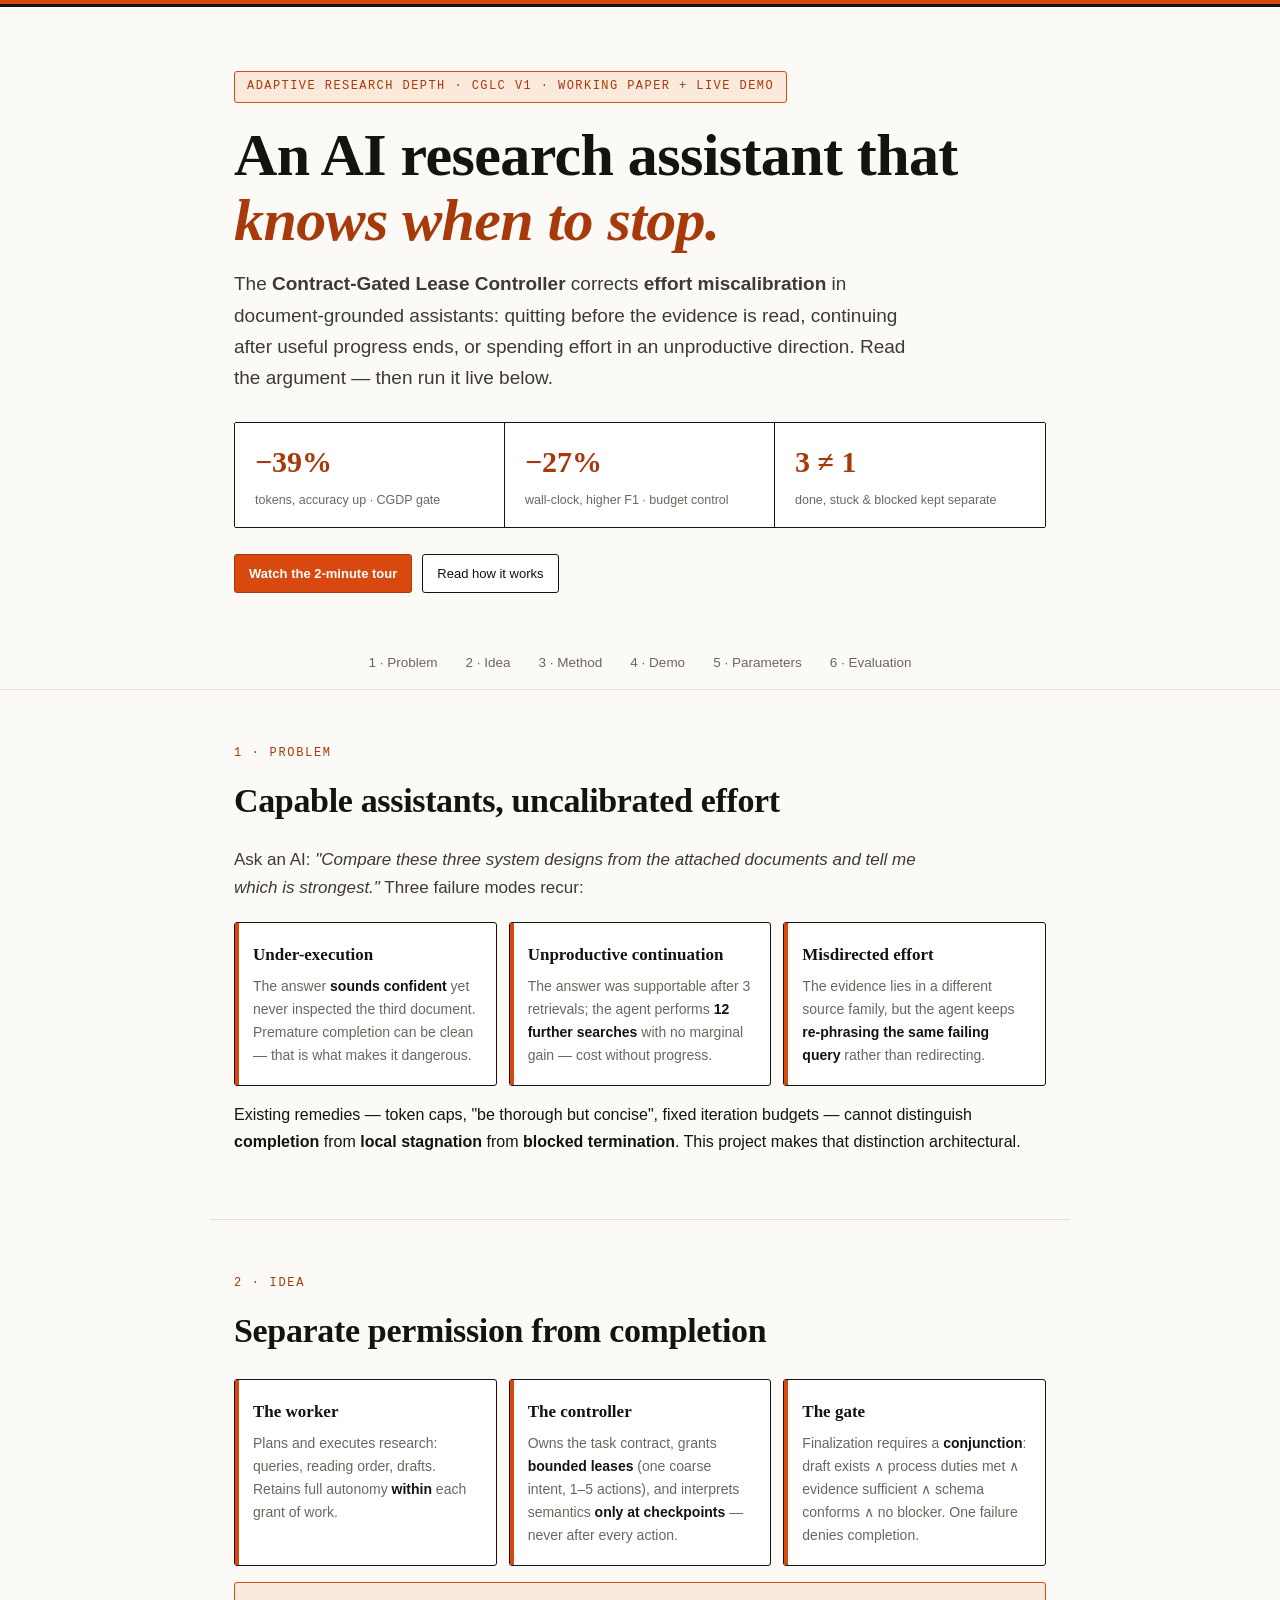
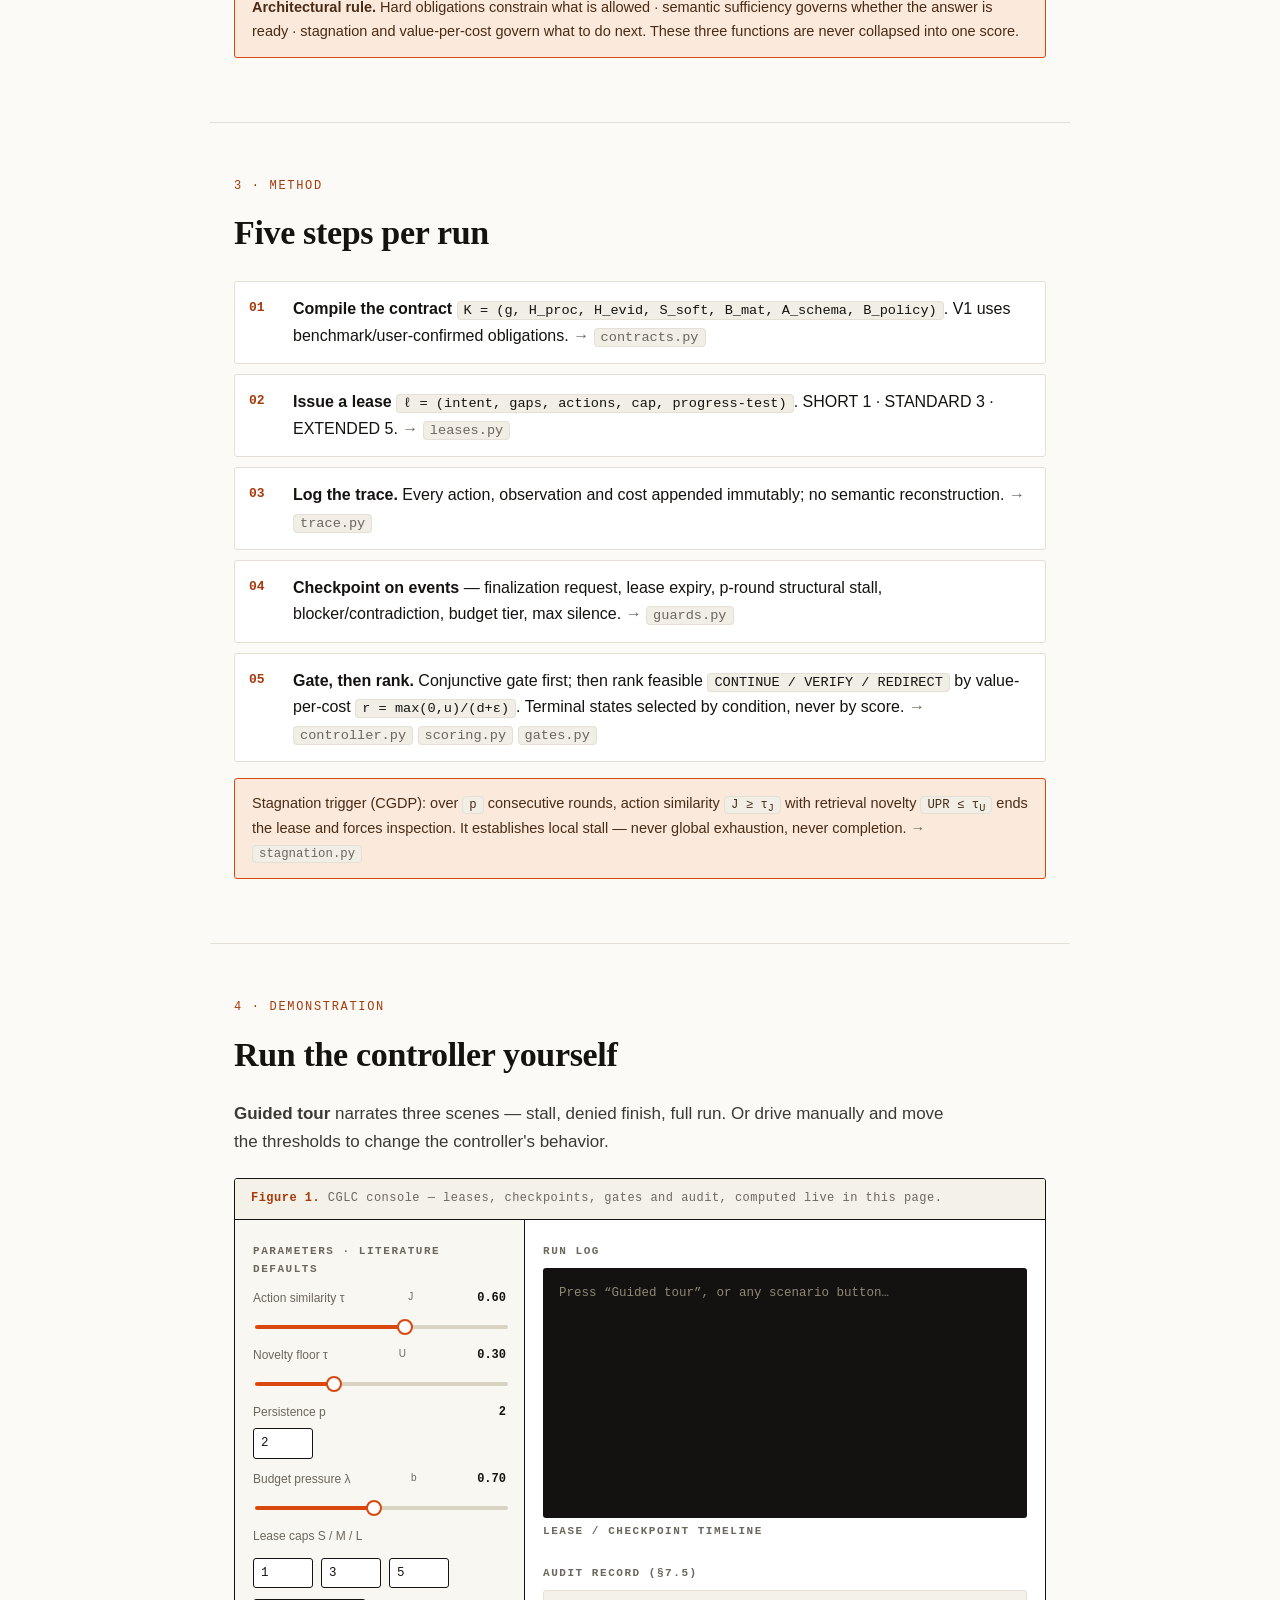
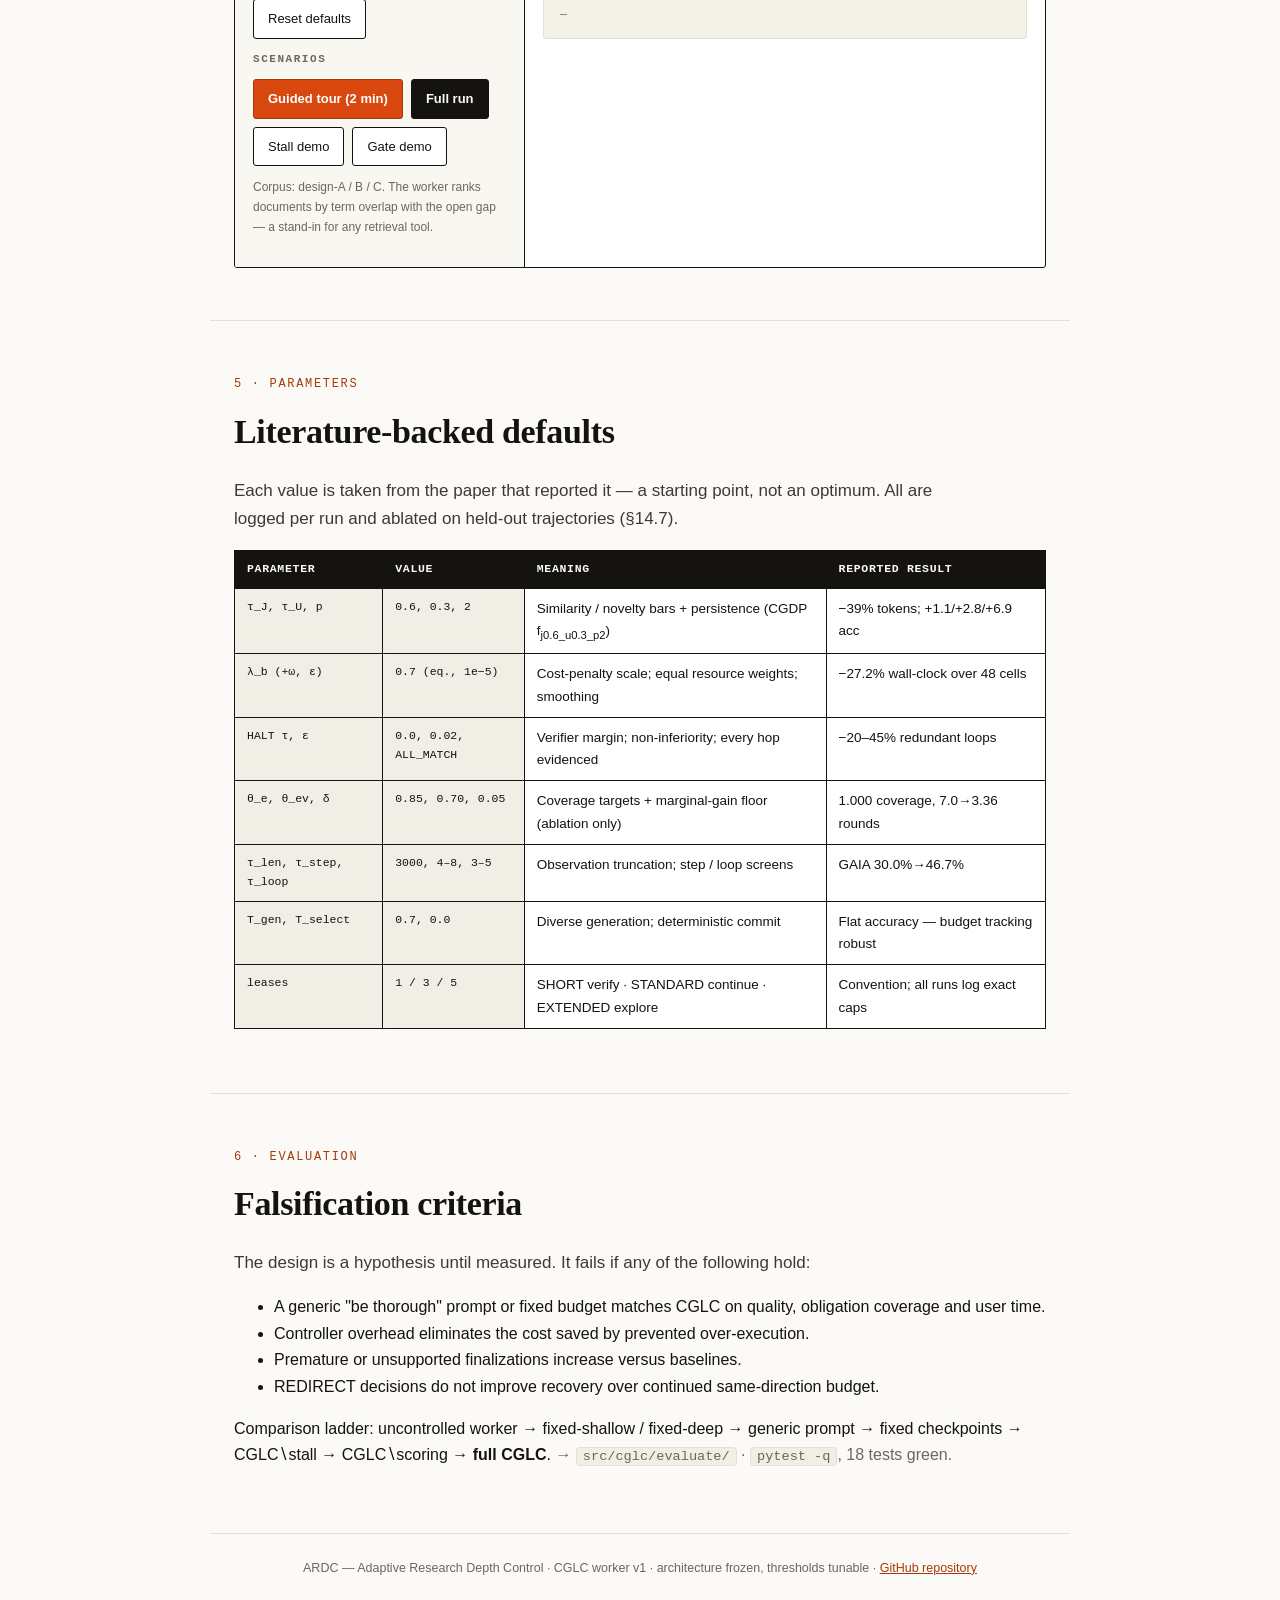
==== commit 985dbb72: "Research theme: paper white, ink black, burnt orange, serif display type" ====
--- a/docs/index.html
+++ b/docs/index.html
@@ -6,301 +6,271 @@
 <title>CGLC — an AI research assistant that knows when to stop</title>
 <style>
   :root{
-    --bg:#060913; --panel:rgba(255,255,255,.035); --panel-solid:#0c1220;
-    --line:rgba(255,255,255,.09); --txt:#eef2ff; --dim:#9aa7c2;
-    --acc:#5aa9ff; --vio:#a06bff; --ok:#3fd97c; --warn:#f0b429; --bad:#ff6b6b;
-    --grad:linear-gradient(135deg,#5aa9ff 0%,#a06bff 55%,#ff7ad9 100%);
-    --r:16px;
+    --paper:#FBFAF7; --ink:#141310; --muted:#6B675E;
+    --accent:#D9480F; --accent-soft:#FBE9DC; --accent-ink:#A63A0B;
+    --line:#E4E0D5; --card:#FFFFFF; --term:#131210;
+    --serif:Georgia,"Charter","Bitstream Charter","Sitka Text",Cambria,"Times New Roman",serif;
+    --sans:-apple-system,BlinkMacSystemFont,"Segoe UI",Roboto,Inter,Helvetica,Arial,sans-serif;
+    --mono:ui-monospace,SFMono-Regular,"SF Mono",Menlo,Consolas,"Liberation Mono",monospace;
   }
   *{box-sizing:border-box}
   html{scroll-behavior:smooth}
-  body{margin:0;background:var(--bg);color:var(--txt);
-    font-family:-apple-system,BlinkMacSystemFont,"Segoe UI",Roboto,Inter,Helvetica,Arial,sans-serif;
-    font-size:15.5px;line-height:1.65;overflow-x:hidden}
-  /* ambient background */
-  .bg{position:fixed;inset:0;z-index:-1;overflow:hidden}
-  .bg i{position:absolute;border-radius:50%;filter:blur(110px);opacity:.5;animation:drift 22s ease-in-out infinite alternate}
-  .bg i:nth-child(1){width:560px;height:560px;left:-160px;top:-160px;background:#1f6feb55}
-  .bg i:nth-child(2){width:620px;height:620px;right:-200px;top:8%;background:#7b5aff44;animation-delay:-8s}
-  .bg i:nth-child(3){width:520px;height:520px;left:30%;bottom:-260px;background:#ff7ad922;animation-delay:-14s}
-  @keyframes drift{from{transform:translate(0,0) scale(1)}to{transform:translate(60px,40px) scale(1.12)}}
-  .bg::after{content:"";position:absolute;inset:0;
-    background-image:linear-gradient(rgba(255,255,255,.025) 1px,transparent 1px),
-                     linear-gradient(90deg,rgba(255,255,255,.025) 1px,transparent 1px);
-    background-size:44px 44px;
-    mask-image:radial-gradient(ellipse 90% 60% at 50% 0%,black 30%,transparent 75%)}
-  code,.mono{font-family:ui-monospace,SFMono-Regular,Menlo,Consolas,monospace;font-size:.88em;
-    background:rgba(255,255,255,.06);border:1px solid var(--line);border-radius:6px;padding:1px 7px;white-space:nowrap}
-  .dim{color:var(--dim)}
-
-  /* hero */
-  header.hero{padding:84px 24px 54px;text-align:center;position:relative}
-  .badge{display:inline-flex;align-items:center;gap:8px;font-size:12px;letter-spacing:.14em;
-    color:#cfe0ff;border:1px solid rgba(122,162,255,.35);border-radius:999px;padding:7px 16px;
-    background:rgba(90,169,255,.08);backdrop-filter:blur(8px)}
-  .badge .dot{width:8px;height:8px;border-radius:50%;background:var(--ok);
-    box-shadow:0 0 12px var(--ok);animation:pulse 2.2s infinite}
-  @keyframes pulse{50%{opacity:.45}}
-  header.hero h1{margin:22px auto 14px;font-size:clamp(30px,5.4vw,58px);line-height:1.08;
-    letter-spacing:-.02em;max-width:880px}
-  header.hero h1 .g{background:var(--grad);-webkit-background-clip:text;background-clip:text;color:transparent}
-  header.hero p.sub{margin:0 auto;color:var(--dim);font-size:clamp(15px,2vw,18px);max-width:760px}
-  .stats{display:flex;gap:12px;justify-content:center;flex-wrap:wrap;margin-top:26px}
-  .stat{background:var(--panel);border:1px solid var(--line);border-radius:14px;
-    padding:12px 22px;backdrop-filter:blur(10px);min-width:150px}
-  .stat b{display:block;font-size:24px;background:var(--grad);
-    -webkit-background-clip:text;background-clip:text;color:transparent}
-  .stat span{font-size:12px;color:var(--dim)}
-  .cta-row{margin-top:28px;display:flex;gap:12px;justify-content:center;flex-wrap:wrap}
-
-  /* nav */
-  nav{position:sticky;top:0;z-index:20;display:flex;gap:4px;justify-content:center;flex-wrap:wrap;
-    padding:10px 16px;background:rgba(6,9,19,.72);backdrop-filter:blur(14px);border-bottom:1px solid var(--line)}
-  nav a{color:var(--dim);text-decoration:none;font-size:13px;padding:7px 14px;border-radius:999px;transition:.2s}
-  nav a:hover{color:var(--txt);background:rgba(255,255,255,.07)}
-
-  /* sections */
-  section{padding:56px 24px;max-width:1040px;margin:0 auto}
-  .kicker{display:inline-block;font-size:12px;letter-spacing:.16em;color:var(--vio);
-    font-weight:700;margin-bottom:8px}
-  section h2{font-size:clamp(22px,3.4vw,32px);margin:0 0 12px;letter-spacing:-.01em}
-  section>p.lead{color:var(--dim);font-size:16.5px;max-width:800px}
-  section a{color:var(--acc)}
-
-  .cards{display:grid;grid-template-columns:repeat(auto-fit,minmax(250px,1fr));gap:14px;margin:22px 0 6px}
-  .card{position:relative;background:var(--panel);border:1px solid var(--line);border-radius:var(--r);
-    padding:20px;backdrop-filter:blur(10px);transition:transform .25s,border-color .25s,box-shadow .25s;overflow:hidden}
-  .card::before{content:"";position:absolute;top:0;left:0;right:0;height:3px;background:var(--grad);opacity:.85}
-  .card:hover{transform:translateY(-5px);border-color:rgba(122,162,255,.4);
-    box-shadow:0 18px 44px -18px rgba(90,169,255,.35)}
-  .card h3{margin:0 0 8px;font-size:16px}
-  .card p{margin:0;font-size:14px;color:var(--dim)}
-  .card p b{color:var(--txt)}
-
-  ol.steps{list-style:none;margin:22px 0 6px;padding:0;counter-reset:st;position:relative}
-  ol.steps::before{content:"";position:absolute;left:23px;top:12px;bottom:12px;width:2px;
-    background:linear-gradient(var(--acc),var(--vio),transparent)}
-  ol.steps li{position:relative;margin:0 0 14px;padding:16px 18px 16px 64px;background:var(--panel);
-    border:1px solid var(--line);border-radius:14px;counter-increment:st;backdrop-filter:blur(8px)}
-  ol.steps li::before{content:counter(st);position:absolute;left:12px;top:16px;width:34px;height:34px;
-    border-radius:50%;display:flex;align-items:center;justify-content:center;font-weight:800;
-    background:var(--grad);color:#0a0f1e;font-size:15px}
-  ol.steps li b{color:var(--acc)}
-
-  .note{border-left:3px solid var(--vio);background:rgba(160,107,255,.07);
-    border-radius:0 12px 12px 0;padding:14px 18px;margin:18px 0;color:#d6ccf5;font-size:14.5px}
-
-  table.params{border-collapse:separate;border-spacing:0;width:100%;font-size:14px;margin:18px 0;
-    border:1px solid var(--line);border-radius:14px;overflow:hidden}
-  table.params th,table.params td{padding:11px 14px;text-align:left;border-bottom:1px solid var(--line)}
-  table.params tr:last-child th,table.params tr:last-child td{border-bottom:none}
-  table.params th{background:rgba(255,255,255,.045);color:var(--dim);font-size:12px;
-    text-transform:uppercase;letter-spacing:.08em}
-  table.params tr{transition:background .2s}
-  table.params tbody tr:hover{background:rgba(90,169,255,.06)}
-
-  /* demo console */
-  .console{border:1px solid rgba(122,162,255,.25);border-radius:20px;overflow:hidden;margin-top:20px;
-    background:rgba(10,15,28,.72);backdrop-filter:blur(14px);
-    box-shadow:0 30px 80px -30px rgba(90,169,255,.35)}
-  .demo-grid{display:grid;grid-template-columns:310px 1fr}
-  aside{border-right:1px solid var(--line);padding:20px;background:rgba(255,255,255,.015)}
-  aside h3,.maincol h3{font-size:11.5px;text-transform:uppercase;letter-spacing:.14em;color:var(--dim);margin:4px 0 10px}
-  .param{margin:12px 0;font-size:13px}
-  .param label{display:flex;justify-content:space-between;color:var(--dim);font-size:12px;margin-bottom:6px}
-  .param label b{color:var(--txt)}
-  input[type=range]{-webkit-appearance:none;appearance:none;width:100%;height:6px;border-radius:99px;outline:none;
-    background:linear-gradient(90deg,var(--acc) var(--p,50%),rgba(255,255,255,.12) var(--p,50%))}
-  input[type=range]::-webkit-slider-thumb{-webkit-appearance:none;width:18px;height:18px;border-radius:50%;
-    background:#fff;border:3px solid var(--acc);box-shadow:0 0 14px rgba(90,169,255,.8);cursor:pointer}
-  input[type=range]::-moz-range-thumb{width:14px;height:14px;border-radius:50%;
-    background:#fff;border:3px solid var(--acc);box-shadow:0 0 14px rgba(90,169,255,.8);cursor:pointer}
-  .param input[type=number]{width:62px;background:rgba(255,255,255,.05);color:var(--txt);
-    border:1px solid var(--line);border-radius:8px;padding:5px 8px;font:inherit}
-  .row{display:flex;gap:8px;flex-wrap:wrap;margin:12px 0}
-  button{background:rgba(255,255,255,.06);color:var(--txt);border:1px solid var(--line);
-    padding:9px 15px;cursor:pointer;font:inherit;font-size:13px;border-radius:10px;transition:.2s}
-  button:hover{border-color:var(--acc);transform:translateY(-1px)}
-  button.primary{background:linear-gradient(135deg,#2f7df0,#5aa9ff);border:none;font-weight:600;
-    box-shadow:0 8px 24px -8px rgba(90,169,255,.7)}
-  button.tour{background:linear-gradient(135deg,#7b5aff,#c86bff);border:none;font-weight:700;
-    box-shadow:0 8px 26px -8px rgba(160,107,255,.8)}
-  button.ghost{background:transparent}
-  .maincol{padding:20px;min-width:0}
-  .termbar{display:flex;gap:7px;align-items:center;padding:10px 14px;
-    background:rgba(255,255,255,.04);border:1px solid var(--line);border-bottom:none;
-    border-radius:12px 12px 0 0}
-  .termbar i{width:11px;height:11px;border-radius:50%}
-  .termbar i:nth-child(1){background:#ff5f57}.termbar i:nth-child(2){background:#febc2e}.termbar i:nth-child(3){background:#28c840}
-  .termbar span{margin-left:8px;font-size:11.5px;color:var(--dim);font-family:ui-monospace,Menlo,monospace}
-  #log{background:#04070f;border:1px solid var(--line);border-top:none;border-radius:0 0 12px 12px;
-    padding:16px;min-height:260px;max-height:46vh;overflow:auto;white-space:pre-wrap;
-    font-family:ui-monospace,SFMono-Regular,Menlo,Consolas,monospace;font-size:13px;line-height:1.7}
-  .ok{color:var(--ok);font-weight:700}.warn{color:var(--warn);font-weight:700}.bad{color:var(--bad);font-weight:700}
-  .acc{color:var(--acc);font-weight:700}.say{color:#d2a8ff}
-  #timeline{display:flex;gap:8px;margin:14px 0;flex-wrap:wrap}
-  .chip{border:1px solid var(--line);border-radius:999px;padding:6px 13px;font-size:12px;
-    background:rgba(255,255,255,.05);font-family:ui-monospace,Menlo,monospace}
-  .chip.ok{border-color:rgba(63,217,124,.5);color:var(--ok)}
-  .chip.warn{border-color:rgba(240,180,41,.5);color:var(--warn)}
-  .chip.bad{border-color:rgba(255,107,107,.5);color:var(--bad)}
-  #audit{background:#04070f;border:1px solid var(--line);border-radius:12px;padding:16px;
-    max-height:28vh;overflow:auto;white-space:pre;font-size:12px;
-    font-family:ui-monospace,Menlo,monospace;color:#b9c6e2}
-
-  footer{padding:26px 24px 40px;text-align:center;color:var(--dim);font-size:12.5px;border-top:1px solid var(--line)}
-  footer a{color:var(--acc)}
-
-  .reveal{opacity:0;transform:translateY(26px);transition:opacity .7s ease,transform .7s ease}
+  body{margin:0;background:var(--paper);color:var(--ink);font-family:var(--sans);
+    font-size:16px;line-height:1.65;-webkit-font-smoothing:antialiased}
+  code,.mono{font-family:var(--mono);font-size:.85em;background:#F1EEE5;
+    border:1px solid var(--line);border-radius:4px;padding:1px 6px;white-space:nowrap}
+  .dim{color:var(--muted)}
+
+  /* masthead */
+  .masthead{border-bottom:3px solid var(--ink)}
+  .masthead .rule-accent{height:4px;background:var(--accent)}
+  header.hero{max-width:860px;margin:0 auto;padding:64px 24px 44px;text-align:left}
+  .badge{display:inline-block;font-family:var(--mono);font-size:12px;letter-spacing:.12em;
+    color:var(--accent-ink);border:1px solid var(--accent);border-radius:3px;
+    padding:5px 12px;background:var(--accent-soft);text-transform:uppercase}
+  header.hero h1{font-family:var(--serif);font-weight:700;font-size:clamp(34px,5.6vw,60px);
+    line-height:1.08;letter-spacing:-.01em;margin:20px 0 16px}
+  header.hero h1 em{font-style:italic;color:var(--accent-ink)}
+  header.hero p.sub{font-size:clamp(16px,2vw,19px);color:#3d3a33;max-width:700px;margin:0}
+  .stats{display:flex;gap:0;margin-top:28px;border:1px solid var(--ink);border-radius:2px;overflow:hidden;flex-wrap:wrap}
+  .stat{flex:1 1 160px;padding:14px 20px;background:var(--card);border-right:1px solid var(--ink)}
+  .stat:last-child{border-right:none}
+  .stat b{display:block;font-family:var(--serif);font-size:30px;color:var(--accent-ink)}
+  .stat span{font-size:12.5px;color:var(--muted)}
+  .cta-row{margin-top:26px;display:flex;gap:10px;flex-wrap:wrap}
+
+  nav{position:sticky;top:0;z-index:20;display:flex;justify-content:center;flex-wrap:wrap;gap:2px;
+    padding:9px 14px;background:rgba(251,250,247,.94);backdrop-filter:blur(8px);
+    border-bottom:1px solid var(--line);font-size:13.5px}
+  nav a{color:var(--muted);text-decoration:none;padding:6px 13px;border-radius:3px}
+  nav a:hover{color:var(--ink);background:#F1EEE5}
+
+  section{padding:48px 24px;max-width:860px;margin:0 auto;border-bottom:1px solid var(--line)}
+  .kicker{font-family:var(--mono);font-size:12px;letter-spacing:.14em;color:var(--accent-ink);
+    text-transform:uppercase}
+  section h2{font-family:var(--serif);font-size:clamp(24px,3.4vw,34px);margin:8px 0 12px;letter-spacing:-.01em}
+  section>p.lead{color:#3d3a33;font-size:17px;max-width:720px}
+  section a{color:var(--accent-ink)}
+
+  .cards{display:grid;grid-template-columns:repeat(auto-fit,minmax(220px,1fr));gap:12px;margin:20px 0 4px}
+  .card{background:var(--card);border:1px solid var(--ink);border-radius:3px;padding:18px;position:relative}
+  .card::before{content:"";position:absolute;left:0;top:0;bottom:0;width:4px;background:var(--accent)}
+  .card h3{font-family:var(--serif);margin:0 0 6px;font-size:17px}
+  .card p{margin:0;font-size:14px;color:var(--muted)}
+  .card p b{color:var(--ink)}
+
+  ol.steps{list-style:none;margin:20px 0 4px;padding:0;counter-reset:st}
+  ol.steps li{counter-increment:st;position:relative;margin:0 0 10px;padding:14px 16px 14px 58px;
+    background:var(--card);border:1px solid var(--line);border-radius:3px}
+  ol.steps li::before{content:counter(st,decimal-leading-zero);position:absolute;left:14px;top:15px;
+    font-family:var(--mono);font-size:13px;font-weight:700;color:var(--accent-ink)}
+  ol.steps li b{color:var(--ink)}
+  .note{background:var(--accent-soft);border:1px solid var(--accent);border-radius:3px;
+    padding:13px 17px;margin:16px 0;font-size:14.5px;color:#4a2c14}
+
+  table.params{border-collapse:collapse;width:100%;font-size:13.5px;margin:16px 0;background:var(--card)}
+  table.params th,table.params td{border:1px solid var(--ink);padding:9px 12px;text-align:left;vertical-align:top}
+  table.params th{background:var(--ink);color:var(--paper);font-family:var(--mono);font-size:11.5px;
+    letter-spacing:.06em;text-transform:uppercase;font-weight:700}
+  table.params td.mono{white-space:normal}
+
+  /* figure / demo console */
+  figure.console{margin:22px 0 4px;border:1px solid var(--ink);border-radius:3px;
+    background:var(--card);overflow:hidden}
+  figcaption{font-family:var(--mono);font-size:12px;color:var(--muted);padding:10px 16px;
+    border-bottom:1px solid var(--ink);background:#F4F1E8;letter-spacing:.04em}
+  figcaption b{color:var(--accent-ink)}
+  .demo-grid{display:grid;grid-template-columns:290px 1fr}
+  aside{border-right:1px solid var(--ink);padding:18px;background:#F9F7F1}
+  aside h3,.maincol h3{font-family:var(--mono);font-size:11px;text-transform:uppercase;
+    letter-spacing:.14em;color:var(--muted);margin:4px 0 8px}
+  .param{margin:11px 0;font-size:13px}
+  .param label{display:flex;justify-content:space-between;color:var(--muted);font-size:12px;margin-bottom:5px}
+  .param label b{color:var(--ink);font-family:var(--mono)}
+  input[type=range]{-webkit-appearance:none;appearance:none;width:100%;height:4px;border-radius:2px;outline:none;
+    background:linear-gradient(90deg,var(--accent) var(--p,50%),#D8D3C2 var(--p,50%))}
+  input[type=range]::-webkit-slider-thumb{-webkit-appearance:none;width:16px;height:16px;border-radius:50%;
+    background:var(--card);border:2.5px solid var(--accent);cursor:pointer}
+  input[type=range]::-moz-range-thumb{width:12px;height:12px;border-radius:50%;
+    background:var(--card);border:2.5px solid var(--accent);cursor:pointer}
+  .param input[type=number]{width:60px;background:var(--card);color:var(--ink);
+    border:1px solid var(--ink);border-radius:3px;padding:4px 7px;font:inherit;font-family:var(--mono);font-size:12.5px}
+  .row{display:flex;gap:8px;flex-wrap:wrap;margin:11px 0}
+  button{background:var(--card);color:var(--ink);border:1px solid var(--ink);
+    padding:8px 14px;cursor:pointer;font:inherit;font-size:13px;border-radius:3px;transition:background .15s}
+  button:hover{background:#F1EEE5}
+  button.primary{background:var(--ink);color:var(--paper);font-weight:600}
+  button.primary:hover{background:#2b2925}
+  button.tour{background:var(--accent);border-color:var(--accent-ink);color:#fff;font-weight:700}
+  button.tour:hover{background:var(--accent-ink)}
+  .maincol{padding:18px;min-width:0}
+  #log{background:var(--term);color:#EDE8DB;border-radius:3px;padding:15px 16px;
+    min-height:250px;max-height:46vh;overflow:auto;white-space:pre-wrap;
+    font-family:var(--mono);font-size:12.5px;line-height:1.7}
+  #log .dim{color:#8f8875}
+  .ok{color:#7BD88F;font-weight:700}.warn{color:#F0A92E;font-weight:700}.bad{color:#FF7A6B;font-weight:700}
+  .acc{color:#F5B453;font-weight:700}.say{color:#E8C98F}
+  #timeline{display:flex;gap:7px;margin:12px 0;flex-wrap:wrap}
+  .chip{border:1px solid var(--ink);border-radius:999px;padding:4px 12px;font-size:11.5px;
+    background:var(--card);font-family:var(--mono)}
+  .chip.ok{border-color:#1E7A3C;color:#1E7A3C;background:#E9F6EC}
+  .chip.warn{border-color:var(--accent-ink);color:var(--accent-ink);background:var(--accent-soft)}
+  .chip.bad{border-color:#B3231B;color:#B3231B;background:#FBE7E5}
+  #audit{background:#F4F1E8;border:1px solid var(--line);border-radius:3px;padding:14px 16px;
+    max-height:28vh;overflow:auto;white-space:pre;font-size:11.5px;font-family:var(--mono);color:#3d3a33}
+
+  footer{padding:24px;text-align:center;color:var(--muted);font-size:12.5px}
+  footer a{color:var(--accent-ink)}
+
+  .reveal{opacity:0;transform:translateY(14px);transition:opacity .5s ease,transform .5s ease}
   .reveal.in{opacity:1;transform:none}
-  @media (prefers-reduced-motion:reduce){.reveal{opacity:1;transform:none;transition:none}.bg i{animation:none}}
-  @media (max-width:920px){
+  @media (prefers-reduced-motion:reduce){.reveal{opacity:1;transform:none;transition:none}html{scroll-behavior:auto}}
+  @media (max-width:880px){
     .demo-grid{grid-template-columns:1fr}
-    aside{border-right:none;border-bottom:1px solid var(--line)}
-    section{padding:40px 18px}
+    aside{border-right:none;border-bottom:1px solid var(--ink)}
+    header.hero{padding:48px 20px 34px}
+    .stat{border-right:none;border-bottom:1px solid var(--ink)}
+    .stat:last-child{border-bottom:none}
   }
 </style>
 </head>
 <body>
-<div class="bg"><i></i><i></i><i></i></div>
-
+
+<div class="masthead"><div class="rule-accent"></div></div>
 <header class="hero">
-  <span class="badge"><span class="dot"></span>ADAPTIVE RESEARCH DEPTH · CGLC V1 · LIVE IN THIS PAGE</span>
-  <h1>An AI research assistant that <span class="g">knows when to stop</span></h1>
-  <p class="sub">The <b>Contract-Gated Lease Controller</b> fixes <b>effort miscalibration</b>:
-  AI assistants that quit before reading the key document, ramble on long after the answer is solid,
-  or dig deeper in the wrong direction. Scroll for the story — or run it live below.</p>
+  <span class="badge">Adaptive Research Depth · CGLC v1 · Working paper + live demo</span>
+  <h1>An AI research assistant that <em>knows when to stop.</em></h1>
+  <p class="sub">The <b>Contract-Gated Lease Controller</b> corrects <b>effort miscalibration</b> in
+  document-grounded assistants: quitting before the evidence is read, continuing after useful progress ends,
+  or spending effort in an unproductive direction. Read the argument — then run it live below.</p>
   <div class="stats">
-    <div class="stat"><b>−39%</b><span>tokens, accuracy up (CGDP)</span></div>
-    <div class="stat"><b>−27%</b><span>wall-clock, better answers (Budget Control)</span></div>
-    <div class="stat"><b>3 checks</b><span>done vs stuck vs blocked — never confused</span></div>
+    <div class="stat"><b>−39%</b><span>tokens, accuracy up · CGDP gate</span></div>
+    <div class="stat"><b>−27%</b><span>wall-clock, higher F1 · budget control</span></div>
+    <div class="stat"><b>3 ≠ 1</b><span>done, stuck &amp; blocked kept separate</span></div>
   </div>
   <div class="cta-row">
-    <a href="#demo" style="text-decoration:none"><button class="tour" style="font-size:15px;padding:12px 26px">🎬 Watch the 2-minute tour</button></a>
-    <a href="#how" style="text-decoration:none"><button class="ghost" style="font-size:15px;padding:12px 26px">How it works ↓</button></a>
+    <a href="#demo" style="text-decoration:none"><button class="tour">Watch the 2-minute tour</button></a>
+    <a href="#how" style="text-decoration:none"><button>Read how it works</button></a>
   </div>
 </header>
 
 <nav>
-  <a href="#problem">1 · Problem</a><a href="#idea">2 · Idea</a><a href="#how">3 · How it works</a><a href="#demo">4 · Live demo</a><a href="#numbers">5 · Numbers</a><a href="#proof">6 · Proof</a>
+  <a href="#problem">1 · Problem</a><a href="#idea">2 · Idea</a><a href="#how">3 · Method</a><a href="#demo">4 · Demo</a><a href="#numbers">5 · Parameters</a><a href="#proof">6 · Evaluation</a>
 </nav>
 
 <section id="problem" class="reveal">
-  <span class="kicker">01 — The problem we solve</span>
-  <h2>Smart assistants, terrible time management</h2>
-  <p class="lead">Ask an AI: <i>"Compare these three system designs from the attached documents and tell me which is strongest."</i> Three things routinely go wrong:</p>
+  <span class="kicker">1 · Problem</span>
+  <h2>Capable assistants, uncalibrated effort</h2>
+  <p class="lead">Ask an AI: <i>"Compare these three system designs from the attached documents and tell me which is strongest."</i> Three failure modes recur:</p>
   <div class="cards">
-    <div class="card"><h3>🛑 Quitting too early</h3><p>The answer <b>sounds confident</b> but never read the third document. Nobody notices — it <i>looks</i> finished.</p></div>
-    <div class="card"><h3>🔁 Rambling too long</h3><p>The answer was solid after 3 searches, but the assistant does <b>12 more "just to be thorough"</b> — burning time, money, and your patience.</p></div>
-    <div class="card"><h3>🧭 Wrong direction</h3><p>All the evidence sits in a different set of documents, but the assistant keeps <b>re-phrasing the same failed search</b> instead of pivoting.</p></div>
+    <div class="card"><h3>Under-execution</h3><p>The answer <b>sounds confident</b> yet never inspected the third document. Premature completion can be clean — that is what makes it dangerous.</p></div>
+    <div class="card"><h3>Unproductive continuation</h3><p>The answer was supportable after 3 retrievals; the agent performs <b>12 further searches</b> with no marginal gain — cost without progress.</p></div>
+    <div class="card"><h3>Misdirected effort</h3><p>The evidence lies in a different source family, but the agent keeps <b>re-phrasing the same failing query</b> rather than redirecting.</p></div>
   </div>
-  <p>Today's fixes are crude: <code>max_tokens</code>, "be thorough but concise", a fixed number of searches.
-  None can tell <b>done</b> apart from <b>stuck</b> apart from <b>blocked</b>. That distinction is what this project adds.</p>
+  <p>Existing remedies — token caps, "be thorough but concise", fixed iteration budgets — cannot distinguish <b>completion</b> from <b>local stagnation</b> from <b>blocked termination</b>. This project makes that distinction architectural.</p>
 </section>
 
 <section id="idea" class="reveal">
-  <span class="kicker">02 — The idea</span>
-  <h2>An assistant, a manager, and a checklist</h2>
+  <span class="kicker">2 · Idea</span>
+  <h2>Separate permission from completion</h2>
   <div class="cards">
-    <div class="card"><h3>👩‍💻 The worker</h3><p>Reads documents, searches, drafts the answer. Great at research — <b>bad at judging when to stop</b>. Like most of us.</p></div>
-    <div class="card"><h3>🧑‍💼 The controller</h3><p>Never touches the research. Writes a <b>contract</b> (what "done" means), hands out small <b>leases</b> ("3 searches toward this gap, then report back"), checks work at <b>checkpoints</b>.</p></div>
-    <div class="card"><h3>✅ The gate</h3><p>Finishing needs every box ticked: draft exists, required reading done, claims evidenced, format right, nothing blocked. <b>One box unchecked = no finish.</b></p></div>
+    <div class="card"><h3>The worker</h3><p>Plans and executes research: queries, reading order, drafts. Retains full autonomy <b>within</b> each grant of work.</p></div>
+    <div class="card"><h3>The controller</h3><p>Owns the task contract, grants <b>bounded leases</b> (one coarse intent, 1–5 actions), and interprets semantics <b>only at checkpoints</b> — never after every action.</p></div>
+    <div class="card"><h3>The gate</h3><p>Finalization requires a <b>conjunction</b>: draft exists ∧ process duties met ∧ evidence sufficient ∧ schema conforms ∧ no blocker. One failure denies completion.</p></div>
   </div>
-  <div class="note"><b>The golden rule:</b> finishing is about the <i>checklist</i> — never "I feel done" or "I've searched enough."
-  Effort calls (keep going? verify? pivot?) use cheap signals plus a cost–benefit score, and can <b>never override the checklist</b>.</div>
+  <div class="note"><b>Architectural rule.</b> Hard obligations constrain what is allowed · semantic sufficiency governs whether the answer is ready · stagnation and value-per-cost govern what to do next. These three functions are never collapsed into one score.</div>
 </section>
 
 <section id="how" class="reveal">
-  <span class="kicker">03 — How it works</span>
-  <h2>Five steps, every single run</h2>
+  <span class="kicker">3 · Method</span>
+  <h2>Five steps per run</h2>
   <ol class="steps">
-    <li><b>Write the contract.</b> Goal, must-do steps ("read all three designs"), claims needing evidence, answer format. <span class="dim">→ <code>contracts.py</code></span></li>
-    <li><b>Grant a lease.</b> Up to <b>3 actions</b> toward one gap. SHORT (1), STANDARD (3), EXTENDED (5) — permission for <i>one</i> intent, never a blank cheque. <span class="dim">→ <code>leases.py</code></span></li>
-    <li><b>Worker acts; everything is logged.</b> Each search lands in an immutable trace with its cost. Facts first, interpretation later. <span class="dim">→ <code>trace.py</code></span></li>
-    <li><b>Checkpoints fire on events only</b> — finish requested, lease expired, repeats with nothing new, contradiction, tight budget. <i>Not</i> after every step (the expensive mistake others make). <span class="dim">→ <code>guards.py</code></span></li>
-    <li><b>Checklist first, effort second.</b> All boxes pass → <code>ALLOW_FINALIZE</code>. Else rank keep-going / double-check / pivot by <b>value per cost</b> and grant the next lease. Nothing viable? Ask the user, or report blocked — an honest "I can't finish", never disguised as success. <span class="dim">→ <code>controller.py</code> <code>scoring.py</code> <code>gates.py</code></span></li>
+    <li><b>Compile the contract</b> <span class="mono">K = (g, H_proc, H_evid, S_soft, B_mat, A_schema, B_policy)</span>. V1 uses benchmark/user-confirmed obligations. <span class="dim">→ <code>contracts.py</code></span></li>
+    <li><b>Issue a lease</b> <span class="mono">ℓ = (intent, gaps, actions, cap, progress-test)</span>. SHORT 1 · STANDARD 3 · EXTENDED 5. <span class="dim">→ <code>leases.py</code></span></li>
+    <li><b>Log the trace.</b> Every action, observation and cost appended immutably; no semantic reconstruction. <span class="dim">→ <code>trace.py</code></span></li>
+    <li><b>Checkpoint on events</b> — finalization request, lease expiry, p-round structural stall, blocker/contradiction, budget tier, max silence. <span class="dim">→ <code>guards.py</code></span></li>
+    <li><b>Gate, then rank.</b> Conjunctive gate first; then rank feasible <span class="mono">CONTINUE / VERIFY / REDIRECT</span> by value-per-cost <span class="mono">r = max(0,u)/(d+ε)</span>. Terminal states selected by condition, never by score. <span class="dim">→ <code>controller.py</code> <code>scoring.py</code> <code>gates.py</code></span></li>
   </ol>
-  <div class="note">🔍 <b>Spotting "stuck", cheaply:</b> if the last <code>p</code> searches look near-identical (<code>J ≥ tau_J</code>) and bring almost nothing new (<code>UPR ≤ tau_U</code>), the lease ends and a checkpoint inspects. That signal means <i>"look closer"</i> — never <i>"we're done"</i>. <span class="dim">→ <code>stagnation.py</code></span></div>
+  <div class="note">Stagnation trigger (CGDP): over <span class="mono">p</span> consecutive rounds, action similarity <span class="mono">J ≥ τ<sub>J</sub></span> with retrieval novelty <span class="mono">UPR ≤ τ<sub>U</sub></span> ends the lease and forces inspection. It establishes local stall — never global exhaustion, never completion. <span class="dim">→ <code>stagnation.py</code></span></div>
 </section>
 
 <section id="demo" class="reveal">
-  <span class="kicker">04 — Live demo</span>
-  <h2>Don't take our word for it — run it</h2>
-  <p class="lead">Hit <b>🎬 guided tour</b> and read along as the controller handles a stuck worker, a premature finish, and a full run. Or drive it yourself and drag the sliders to change its behavior.</p>
-  <div class="console">
+  <span class="kicker">4 · Demonstration</span>
+  <h2>Run the controller yourself</h2>
+  <p class="lead"><b>Guided tour</b> narrates three scenes — stall, denied finish, full run. Or drive manually and move the thresholds to change the controller's behavior.</p>
+  <figure class="console">
+    <figcaption><b>Figure 1.</b> CGLC console — leases, checkpoints, gates and audit, computed live in this page.</figcaption>
     <div class="demo-grid">
       <aside>
-        <h3>Parameters · research defaults</h3>
-        <div class="param"><label>"Same search" bar · tau_J <b id="v-tauJ">0.60</b></label>
+        <h3>Parameters · literature defaults</h3>
+        <div class="param"><label>Action similarity τ<sub>J</sub> <b id="v-tauJ">0.60</b></label>
           <input id="p-tauJ" type="range" min="0" max="1" step="0.05" value="0.6"></div>
-        <div class="param"><label>"Nothing new" bar · tau_U <b id="v-tauU">0.30</b></label>
+        <div class="param"><label>Novelty floor τ<sub>U</sub> <b id="v-tauU">0.30</b></label>
           <input id="p-tauU" type="range" min="0" max="1" step="0.05" value="0.3"></div>
-        <div class="param"><label>Repeats before alarm · p <b id="v-p">2</b></label>
+        <div class="param"><label>Persistence p <b id="v-p">2</b></label>
           <input id="p-p" type="number" min="1" max="6" value="2"></div>
-        <div class="param"><label>Cost pressure · lambda_b <b id="v-lb">0.70</b></label>
+        <div class="param"><label>Budget pressure λ<sub>b</sub> <b id="v-lb">0.70</b></label>
           <input id="p-lb" type="range" min="0" max="1.5" step="0.05" value="0.7"></div>
-        <div class="param"><label>Lease sizes S / M / L</label>
+        <div class="param"><label>Lease caps S / M / L</label>
           <span class="row">
             <input id="p-s" type="number" min="1" max="3" value="1">
             <input id="p-m" type="number" min="1" max="6" value="3">
             <input id="p-e" type="number" min="1" max="9" value="5">
           </span></div>
-        <div class="row"><button id="b-reset" class="ghost">Reset research defaults</button></div>
+        <div class="row"><button id="b-reset">Reset defaults</button></div>
         <h3>Scenarios</h3>
         <div class="row">
-          <button class="tour" id="b-tour">🎬 2-minute guided tour</button>
-          <button class="primary" id="b-full">▶ Full run</button>
-          <button id="b-stag">Repeated queries → stall</button>
-          <button id="b-gate">Premature finish → blocked</button>
+          <button class="tour" id="b-tour">Guided tour (2 min)</button>
+          <button class="primary" id="b-full">Full run</button>
+          <button id="b-stag">Stall demo</button>
+          <button id="b-gate">Gate demo</button>
         </div>
-        <p class="dim" style="font-size:12px">Corpus: design-A / B / C. The worker ranks documents by word overlap with the open question — a stand-in for any real search tool.</p>
+        <p class="dim" style="font-size:12px">Corpus: design-A / B / C. The worker ranks documents by term overlap with the open gap — a stand-in for any retrieval tool.</p>
       </aside>
       <div class="maincol">
         <h3>Run log</h3>
-        <div class="termbar"><i></i><i></i><i></i><span>cglc-controller — live</span></div>
-        <div id="log"><span class="dim">Press 🎬 guided tour, or any scenario button…</span></div>
+        <div id="log"><span class="dim">Press “Guided tour”, or any scenario button…</span></div>
         <h3>Lease / checkpoint timeline</h3>
         <div id="timeline"></div>
-        <h3>Audit record — every decision, reproducible</h3>
+        <h3>Audit record (§7.5)</h3>
         <div id="audit"><span class="dim">—</span></div>
       </div>
     </div>
-  </div>
+  </figure>
 </section>
 
 <section id="numbers" class="reveal">
-  <span class="kicker">05 — The numbers</span>
-  <h2>Borrowed from research, not invented</h2>
-  <p class="lead">Every default is copied from the paper that discovered it — <b>starting points, not magic constants</b>. The architecture is fixed; these knobs are tuned per deployment and logged on every run.</p>
+  <span class="kicker">5 · Parameters</span>
+  <h2>Literature-backed defaults</h2>
+  <p class="lead">Each value is taken from the paper that reported it — a starting point, not an optimum. All are logged per run and ablated on held-out trajectories (§14.7).</p>
   <table class="params">
-    <tr><th>Knob</th><th>Default</th><th>Plain meaning</th><th>Source-paper result</th></tr>
-    <tr><td class="mono">tau_J, tau_U, p</td><td class="mono">0.6, 0.3, 2</td><td>"same search" / "nothing new" bars + repeats needed</td><td>−39% tokens, accuracy up on 3 benchmarks</td></tr>
-    <tr><td class="mono">lambda_b</td><td class="mono">0.7</td><td>how strongly a tight budget discourages costly actions</td><td>−27% wall-clock, better answers, 48 test cells</td></tr>
-    <tr><td class="mono">HALT tau=0.0</td><td class="mono">ALL_MATCH</td><td>every required reasoning hop must show evidence</td><td>−20–45% wasted search loops</td></tr>
-    <tr><td class="mono">theta_e=0.85</td><td class="mono">coverage target</td><td>requirements that must be covered (comparison mode)</td><td>full coverage in ~3 rounds, not 7</td></tr>
-    <tr><td class="mono">tau_len=3000</td><td class="mono">noise filter</td><td>longer observations get truncated before review</td><td>accuracy 30% → 47% on agent benchmark</td></tr>
-    <tr><td class="mono">T 0.7 / 0.0</td><td class="mono">creativity / discipline</td><td>brainstorm loosely, commit deterministically</td><td>results robust across settings</td></tr>
-    <tr><td class="mono">leases 1 / 3 / 5</td><td class="mono">S / M / L</td><td>verify ≈ 1 action, normal ≈ 3, early exploration ≈ 5</td><td>project convention, all logged</td></tr>
+    <tr><th>Parameter</th><th>Value</th><th>Meaning</th><th>Reported result</th></tr>
+    <tr><td class="mono">τ_J, τ_U, p</td><td class="mono">0.6, 0.3, 2</td><td>Similarity / novelty bars + persistence (CGDP f<sub>j0.6_u0.3_p2</sub>)</td><td>−39% tokens; +1.1/+2.8/+6.9 acc</td></tr>
+    <tr><td class="mono">λ_b (+ω, ε)</td><td class="mono">0.7 (eq., 1e−5)</td><td>Cost-penalty scale; equal resource weights; smoothing</td><td>−27.2% wall-clock over 48 cells</td></tr>
+    <tr><td class="mono">HALT τ, ε</td><td class="mono">0.0, 0.02, ALL_MATCH</td><td>Verifier margin; non-inferiority; every hop evidenced</td><td>−20–45% redundant loops</td></tr>
+    <tr><td class="mono">θ_e, θ_ev, δ</td><td class="mono">0.85, 0.70, 0.05</td><td>Coverage targets + marginal-gain floor (ablation only)</td><td>1.000 coverage, 7.0→3.36 rounds</td></tr>
+    <tr><td class="mono">τ_len, τ_step, τ_loop</td><td class="mono">3000, 4–8, 3–5</td><td>Observation truncation; step / loop screens</td><td>GAIA 30.0%→46.7%</td></tr>
+    <tr><td class="mono">T_gen, T_select</td><td class="mono">0.7, 0.0</td><td>Diverse generation; deterministic commit</td><td>Flat accuracy — budget tracking robust</td></tr>
+    <tr><td class="mono">leases</td><td class="mono">1 / 3 / 5</td><td>SHORT verify · STANDARD continue · EXTENDED explore</td><td>Convention; all runs log exact caps</td></tr>
   </table>
 </section>
 
 <section id="proof" class="reveal">
-  <span class="kicker">06 — Proof, not promises</span>
-  <h2>How we'd know if this is wrong</h2>
-  <p class="lead">The design states its own kill criteria — if any turn out true, the controller isn't earning its keep:</p>
+  <span class="kicker">6 · Evaluation</span>
+  <h2>Falsification criteria</h2>
+  <p class="lead">The design is a hypothesis until measured. It fails if any of the following hold:</p>
   <ul>
-    <li>A plain "be thorough" prompt or fixed search budget matches it on quality.</li>
-    <li>The controller's own cost eats the time/money it saves.</li>
-    <li>Unsupported or premature answers <i>increase</i>.</li>
-    <li>Pivoting never beats "just search more in the same place".</li>
+    <li>A generic "be thorough" prompt or fixed budget matches CGLC on quality, obligation coverage and user time.</li>
+    <li>Controller overhead eliminates the cost saved by prevented over-execution.</li>
+    <li>Premature or unsupported finalizations increase versus baselines.</li>
+    <li>REDIRECT decisions do not improve recovery over continued same-direction budget.</li>
   </ul>
-  <p>Planned ladder: uncontrolled worker → fixed-shallow / fixed-deep → generic prompt → fixed checkpoints → CGLC without stall detection → CGLC without scoring → <b>full CGLC</b>.
-  Scored on correctness, checklist compliance, evidence grounding, user time, system cost, and controller mistakes.
-  <span class="dim">→ <code>src/cglc/evaluate/</code> · <code>pytest -q</code> (18 tests green).</span></p>
-</section>
-
-<footer>ARDC — Adaptive Research Depth Control · CGLC worker V1 · thresholds tunable, architecture frozen ·
-<a href="https://github.com/abhinavshrivastava950/ARDC---Adaptive-Research-Depth-Control">GitHub repo</a></footer>
+  <p>Comparison ladder: uncontrolled worker → fixed-shallow / fixed-deep → generic prompt → fixed checkpoints → CGLC∖stall → CGLC∖scoring → <b>full CGLC</b>.
+  <span class="dim">→ <code>src/cglc/evaluate/</code> · <code>pytest -q</code>, 18 tests green.</span></p>
+</section>
+
+<footer>ARDC — Adaptive Research Depth Control · CGLC worker v1 · architecture frozen, thresholds tunable ·
+<a href="https://github.com/abhinavshrivastava950/ARDC---Adaptive-Research-Depth-Control">GitHub repository</a></footer>
 
 <script>
 "use strict";
@@ -342,14 +312,14 @@
       auEl = document.getElementById("audit");
 function reset(){ logEl.innerHTML = ""; tlEl.innerHTML = ""; auEl.innerHTML = "<span class='dim'>—</span>"; }
 function line(html){ logEl.innerHTML += html + "\n"; logEl.scrollTop = logEl.scrollHeight; }
-function say(t){ line(`<span class="say">💬 ${t}</span>`); }
+function say(t){ line(`<span class="say">>> ${t}</span>`); }
 function chip(txt, cls){ tlEl.innerHTML += `<span class="chip ${cls||""}">${txt}</span>`; }
 function esc(s){ return s.replace(/&/g,"&amp;").replace(/</g,"&lt;"); }
 const sleep = ms => new Promise(r => setTimeout(r, ms));
 
 function stagDemo(c, narrate) {
-  if (narrate) say("The worker keeps asking the same thing. Watch the 'nothing new' number collapse…");
-  line(`<span class="acc">STAGNATION DEMO</span> <span class="dim">same-search bar=${c.tauJ}, nothing-new bar=${c.tauU}, repeats=${c.p}</span>`);
+  if (narrate) say("Scene 1: the worker repeats the same query. Watch novelty collapse.");
+  line(`<span class="acc">STALL DEMO</span> <span class="dim">tau_J=${c.tauJ} tau_U=${c.tauU} p=${c.p}</span>`);
   const seen = new Set(); let actions = [], hist = [];
   const queries = ["compare architecture cost","compare architecture cost",
                    "compare architecture cost","compare architecture cost"];
@@ -359,30 +329,30 @@
     const U = upr(chunks[i], seen);
     chunks[i].forEach(x => seen.add(x)); actions.push(q); hist.push([J, U]);
     const stag = hist.length >= c.p && hist.slice(-c.p).every(([a,b]) => a >= c.tauJ && b <= c.tauU);
-    line(` search ${i}: similarity=${J.toFixed(2)} (same? ${J >= c.tauJ}) · new-stuff=${U.toFixed(2)} (nothing-new? ${U <= c.tauU}) → ` +
-         (stag ? `<span class="warn">🔔 STUCK — lease ends, manager inspects</span>` : `<span class="dim">keep working</span>`));
-    chip(`search ${i} ${stag ? "STUCK" : "work"}`, stag ? "warn" : "");
+    line(` search ${i}: J=${J.toFixed(2)} (same: ${J >= c.tauJ}) · UPR=${U.toFixed(2)} (stale: ${U <= c.tauU}) → ` +
+         (stag ? `<span class="warn">STAGNATED — lease ends, checkpoint fires</span>` : `<span class="dim">lease continues</span>`));
+    chip(`search ${i} ${stag ? "STAGNATED" : "work"}`, stag ? "warn" : "");
   });
-  if (narrate) say("Key point: 'stuck' only summons the manager — it can NEVER declare the job finished.");
-  else line(`<span class="dim">Stuck ≠ done: it triggers inspection, never finalization.</span>`);
+  if (narrate) say("Result: stagnation summons inspection. It can never authorize completion.");
+  else line(`<span class="dim">Stagnation triggers inspection — never finalization.</span>`);
 }
 
 function gateDemo(narrate) {
-  if (narrate) say("Now the worker drafts a fluent, confident answer — but one key claim has zero evidence…");
-  line(`<span class="acc">CHECKLIST DEMO</span> <span class="dim">worker asks: "can I finish?"</span>`);
+  if (narrate) say("Scene 2: a fluent, confident draft — with one claim backed by nothing.");
+  line(`<span class="acc">GATE DEMO</span> <span class="dim">worker requests finalization</span>`);
   const gates = { C_terminal:true, C_process:true, C_evidence:false, C_answer:true, C_blocker:false };
   const allow = gates.C_terminal && gates.C_process && gates.C_evidence && gates.C_answer && !gates.C_blocker;
-  line(` checklist: draft✓ required-reading✓ <b>evidence✗</b> format✓ blocked?no`);
+  line(` gate: terminal Y · process Y · <b>evidence N</b> · answer Y · blocker n`);
   line(allow ? `<span class="ok">ALLOW_FINALIZE</span>`
-             : `<span class="bad">⛔ FINISH DENIED — one box unchecked (evidence)</span>`);
-  chip("finish requested", "bad"); chip("→ VERIFY lease (1 action)", "warn");
-  if (narrate) say("Confident ≠ complete. The manager orders one double-check instead of accepting the answer.");
-  else line(` → controller issues <span class="warn">VERIFY</span> lease. Clean + confident ≠ complete.`);
+             : `<span class="bad">FINALIZATION DENIED — evidence gate fails</span>`);
+  chip("finalize requested", "bad"); chip("VERIFY lease (1 action)", "warn");
+  if (narrate) say("Result: one unchecked box denies the finish; a verification lease is issued instead.");
+  else line(` → <span class="warn">VERIFY</span> lease issued. Confident is not complete.`);
 }
 
 function fullRun(c, narrate) {
-  if (narrate) say("Full story: the manager grants a 3-search lease toward the open question…");
-  line(`<span class="acc">FULL RUN</span> <span class="dim">lease sizes ${c.SHORT}/${c.STANDARD}/${c.EXTENDED} · cost pressure=${c.lb}</span>`);
+  if (narrate) say("Scene 3: the full loop — lease, work, checkpoint, authorized finish.");
+  line(`<span class="acc">FULL RUN</span> <span class="dim">leases ${c.SHORT}/${c.STANDARD}/${c.EXTENDED} · lambda_b=${c.lb}</span>`);
   const seen = new Set(); let actions = [], hist = [], draft = "", ckpt = 0;
   const gaps = ["support comparison with evidence"];
   let support = 0;
@@ -407,8 +377,8 @@
       const uC = 0.5 + 0.14 * (support < 1 ? 1 : 0) - c.lb * rho * dC;
       const uR = 0.5 + 0.14 * 0.5 - 0.10 * (stalled ? 1 : 0) - c.lb * rho * dR;
       const rC = Math.max(0, uC) / (dC + 1e-5), rR = Math.max(0, uR) / (dR + 1e-5);
-      line(` <span class="dim">search ${actions.length} [${lease.intent}]</span> similarity=${J.toFixed(2)} new-stuff=${U.toFixed(2)} ` +
-           `evidence=${support.toFixed(1)} value-per-cost keep=${rC.toFixed(1)} pivot=${rR.toFixed(1)}${stalled ? ` <span class="warn">stuck</span>` : ""}`);
+      line(` <span class="dim">search ${actions.length} [${lease.intent}]</span> J=${J.toFixed(2)} UPR=${U.toFixed(2)} ` +
+           `support=${support.toFixed(1)} r_cont=${rC.toFixed(1)} r_redir=${rR.toFixed(1)}${stalled ? ` <span class="warn">stall</span>` : ""}`);
       if (stalled || lease.used >= lease.cap) break;
     }
     ckpt++;
@@ -422,8 +392,8 @@
     else if (support < 1 && stalled) decision = "REDIRECT";
     else if (support < 1) decision = "CONTINUE";
     else decision = "VERIFY";
-    chip(`checkpoint ${ckpt} [${reasons.join("+")||"finish?"}] → ${decision}`, allow ? "ok" : "warn");
-    line(`<span class="acc">checkpoint ${ckpt}</span> because [${reasons}] · checklist=${esc(JSON.stringify(gates))} → <b>${decision}</b>`);
+    chip(`ckpt${ckpt} [${reasons.join("+")||"finish?"}] → ${decision}`, allow ? "ok" : "warn");
+    line(`<span class="acc">checkpoint ${ckpt}</span> [${reasons}] ${esc(JSON.stringify(gates))} → <b>${decision}</b>`);
     audits.push({ checkpoint: ckpt, triggers: reasons, gates, decision,
       remaining_budget: { tool_calls: 30 - actions.length * 3 }, controller_cost: { tokens: 500 } });
     if (decision === "ALLOW_FINALIZE") break;
@@ -431,8 +401,8 @@
     lease = { intent: decision, cap, used: 0, n: ckpt + 1 };
     chip(`lease L${ckpt + 1} ${decision}`, "");
   }
-  auEl.textContent = JSON.stringify({ contract: "K-demo (goal + must-dos + evidence needs)", decisions: audits }, null, 2);
-  if (narrate) say(`Done: ${actions.length} searches, ${ckpt} manager check(s), every box ticked — the audit above proves it.`);
+  auEl.textContent = JSON.stringify({ contract: "K-demo (goal + duties + evidence needs)", decisions: audits }, null, 2);
+  if (narrate) say(`Complete: ${actions.length} searches, ${ckpt} checkpoint(s), all gates passed — see audit.`);
   else line(`<span class="ok">done</span> <span class="dim">${actions.length} searches · ${ckpt} checkpoint(s) · audit above</span>`);
 }
 
@@ -441,21 +411,15 @@
 document.getElementById("b-full").onclick = () => { reset(); fullRun(getCfg(), false); };
 document.getElementById("b-tour").onclick = async () => {
   reset();
-  say("Welcome! You're the manager's supervisor. Three short scenes — watch what the controller does.");
-  await sleep(900);
-  say("SCENE 1 of 3 — the assistant gets stuck repeating itself…");
+  say("Guided tour: three scenes. Observe what the controller does in each.");
   await sleep(900);
   stagDemo(getCfg(), true);
   await sleep(1600);
-  say("SCENE 2 of 3 — the assistant tries to finish early with an unsupported claim…");
-  await sleep(900);
   gateDemo(true);
   await sleep(1600);
-  say("SCENE 3 of 3 — the whole loop, start to finish…");
-  await sleep(900);
   fullRun(getCfg(), true);
   await sleep(600);
-  say("That's CGLC: leases bound the work, events trigger inspections, and only the checklist can finish the job. Try the sliders — e.g. raise 'repeats before alarm' and watch Scene 1 stay silent longer.");
+  say("Summary: leases bound work, events trigger inspection, only the gate finishes. Move a slider and re-run a scene to see the policy change.");
 };
 
 document.getElementById("b-reset").onclick = () => {
@@ -479,13 +443,12 @@
 ["p-tauJ","p-tauU","p-p","p-lb"].forEach(id => document.getElementById(id).oninput = syncLabels);
 syncLabels();
 
-/* scroll-reveal (progressive enhancement; page works without it) */
 try {
   const io = new IntersectionObserver(es => es.forEach(e => {
     if (e.isIntersecting) { e.target.classList.add("in"); io.unobserve(e.target); }
-  }), { threshold: 0.12 });
+  }), { threshold: 0.1 });
   document.querySelectorAll(".reveal").forEach(n => io.observe(n));
-} catch (e) { /* old browsers: content stays visible via no-op */ 
+} catch (e) {
   try { document.querySelectorAll(".reveal").forEach(n => n.classList.add("in")); } catch (_) {}
 }
 </script>
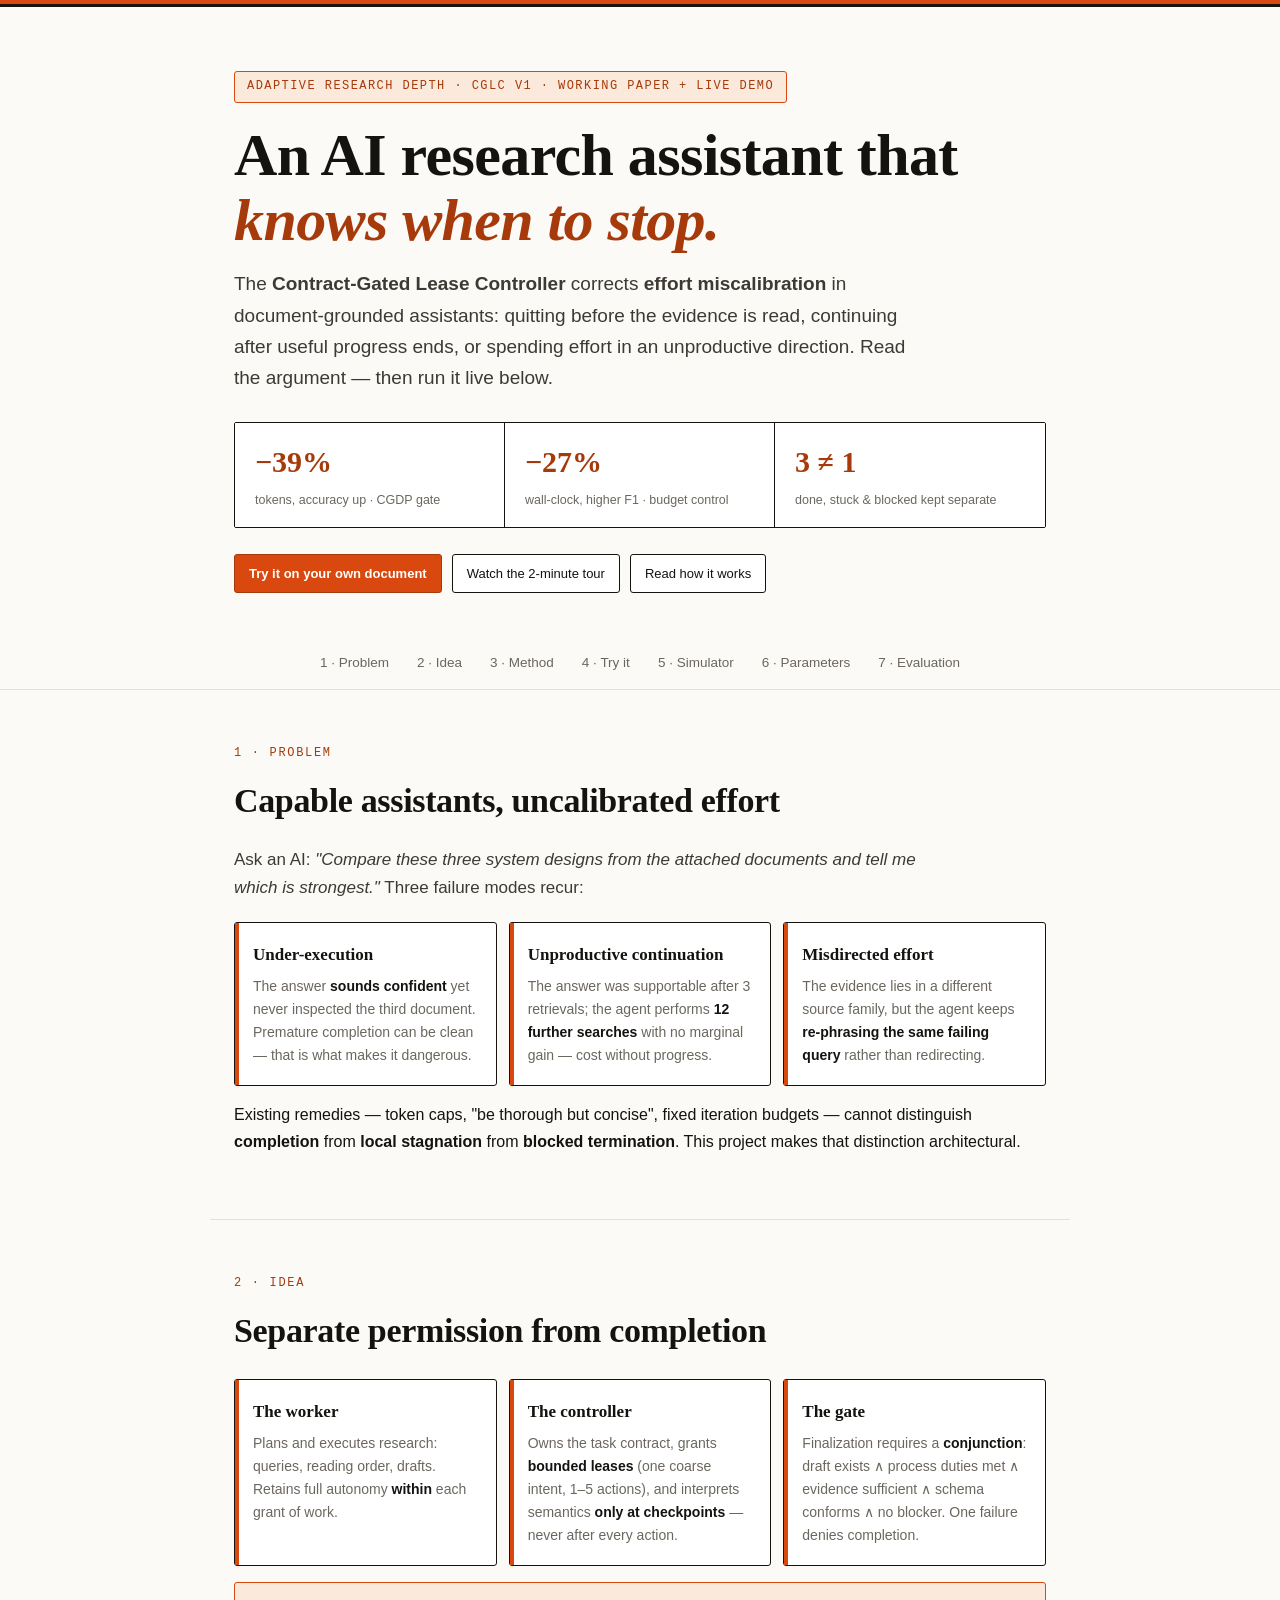
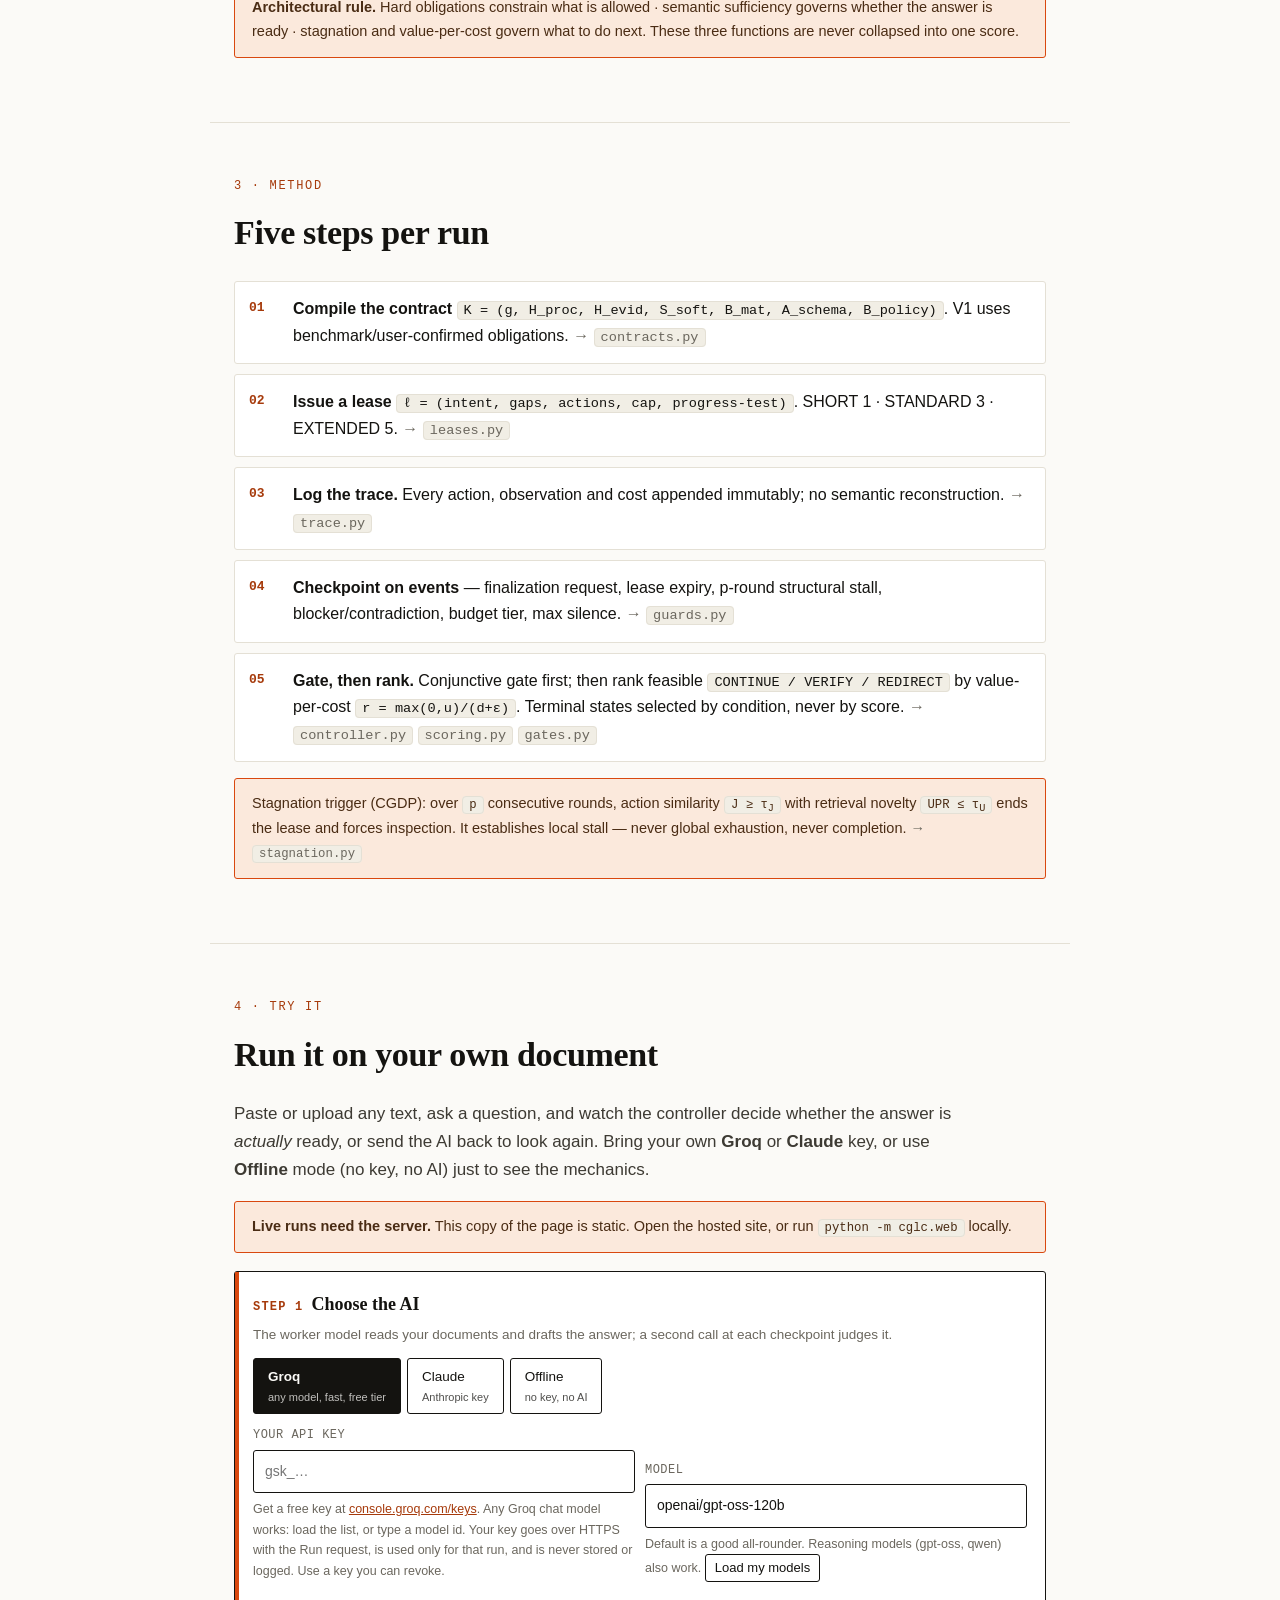
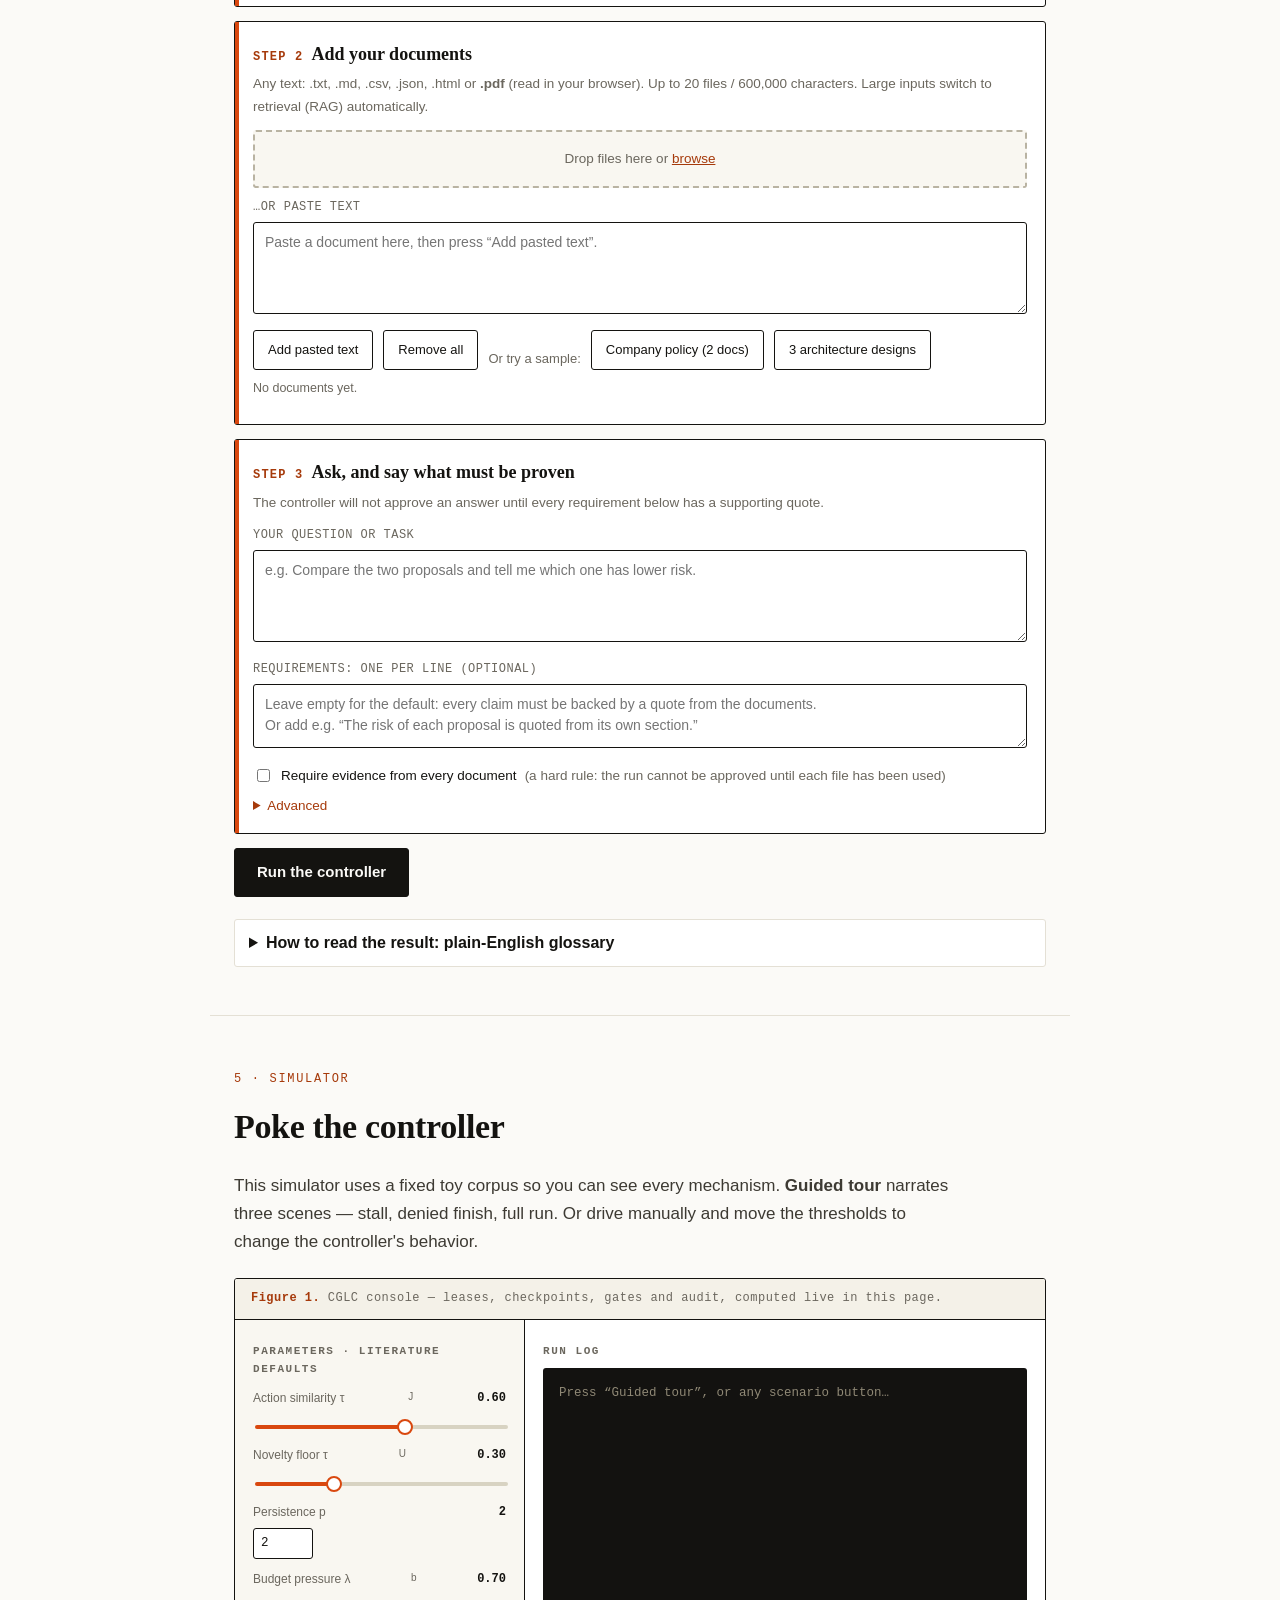
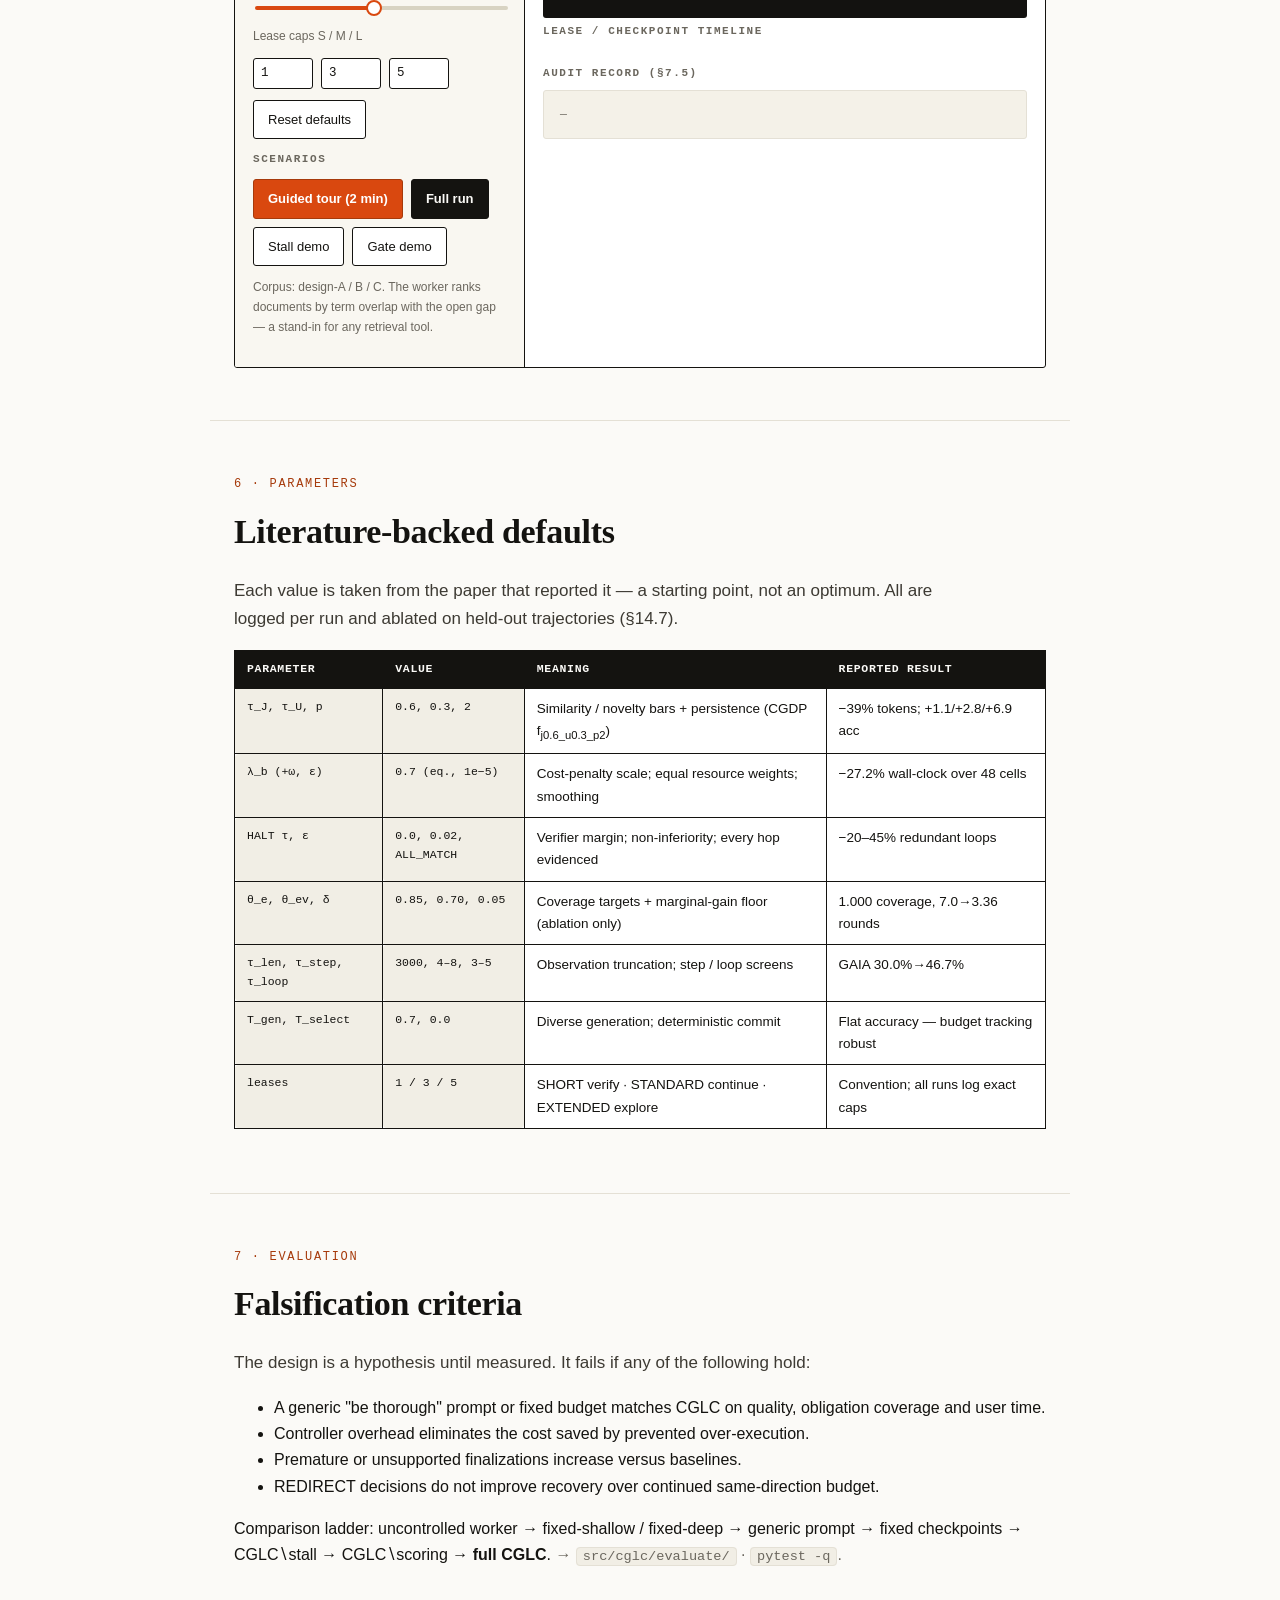
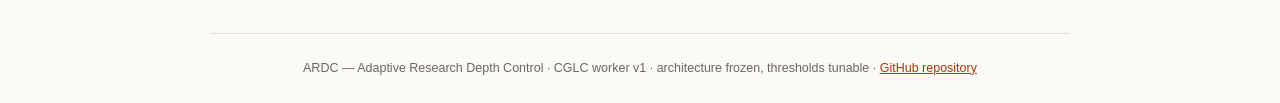
==== commit ecacdb50: "Real LLM worker/judge (Groq + Claude, BYOK), RAG, web demo, benchmark harness LLM mode - llm.py: bri" ====
--- a/docs/index.html
+++ b/docs/index.html
@@ -133,6 +133,7 @@
     .stat:last-child{border-bottom:none}
   }
 </style>
+<link rel="stylesheet" href="try.css">
 </head>
 <body>
 
@@ -149,13 +150,14 @@
     <div class="stat"><b>3 ≠ 1</b><span>done, stuck &amp; blocked kept separate</span></div>
   </div>
   <div class="cta-row">
-    <a href="#demo" style="text-decoration:none"><button class="tour">Watch the 2-minute tour</button></a>
+    <a href="#try" style="text-decoration:none"><button class="tour">Try it on your own document</button></a>
+    <a href="#demo" style="text-decoration:none"><button>Watch the 2-minute tour</button></a>
     <a href="#how" style="text-decoration:none"><button>Read how it works</button></a>
   </div>
 </header>
 
 <nav>
-  <a href="#problem">1 · Problem</a><a href="#idea">2 · Idea</a><a href="#how">3 · Method</a><a href="#demo">4 · Demo</a><a href="#numbers">5 · Parameters</a><a href="#proof">6 · Evaluation</a>
+  <a href="#problem">1 · Problem</a><a href="#idea">2 · Idea</a><a href="#how">3 · Method</a><a href="#try">4 · Try it</a><a href="#demo">5 · Simulator</a><a href="#numbers">6 · Parameters</a><a href="#proof">7 · Evaluation</a>
 </nav>
 
 <section id="problem" class="reveal">
@@ -194,10 +196,89 @@
   <div class="note">Stagnation trigger (CGDP): over <span class="mono">p</span> consecutive rounds, action similarity <span class="mono">J ≥ τ<sub>J</sub></span> with retrieval novelty <span class="mono">UPR ≤ τ<sub>U</sub></span> ends the lease and forces inspection. It establishes local stall — never global exhaustion, never completion. <span class="dim">→ <code>stagnation.py</code></span></div>
 </section>
 
+<section id="try" class="reveal">
+  <span class="kicker">4 · Try it</span>
+  <h2>Run it on your own document</h2>
+  <p class="lead">Paste or upload any text, ask a question, and watch the controller decide whether the answer is <i>actually</i> ready, or send the AI back to look again. Bring your own <b>Groq</b> or <b>Claude</b> key, or use <b>Offline</b> mode (no key, no AI) just to see the mechanics.</p>
+  <div class="note" id="t-offline-note" hidden><b>Live runs need the server.</b> This copy of the page is static. Open the hosted site, or run <code>python -m cglc.web</code> locally.</div>
+
+  <div class="t-wrap">
+    <div class="t-step">
+      <h3><span class="n">STEP 1</span>Choose the AI</h3>
+      <p class="hint">The worker model reads your documents and drafts the answer; a second call at each checkpoint judges it.</p>
+      <div class="t-seg" role="radiogroup" aria-label="AI provider">
+        <label><input type="radio" name="t-prov" value="groq" checked><span>Groq<small>any model, fast, free tier</small></span></label>
+        <label><input type="radio" name="t-prov" value="anthropic"><span>Claude<small>Anthropic key</small></span></label>
+        <label><input type="radio" name="t-prov" value="offline"><span>Offline<small>no key, no AI</small></span></label>
+      </div>
+      <div class="t-row">
+        <div class="t-field" id="t-keywrap"><label for="t-key">YOUR API KEY</label>
+          <input id="t-key" type="password" autocomplete="off" spellcheck="false" placeholder="gsk_…">
+          <p class="t-note"><span id="t-keyhelp"></span> Your key goes over HTTPS with the Run request, is used only for that run, and is never stored or logged. Use a key you can revoke.</p></div>
+        <div class="t-field" id="t-modelwrap"><label for="t-model">MODEL</label>
+          <input id="t-model" type="text" list="t-models" autocomplete="off" spellcheck="false">
+          <datalist id="t-models"></datalist>
+          <p class="t-note"><span id="t-modelhint"></span> <button type="button" id="t-load-models" style="padding:2px 9px">Load my models</button></p></div>
+      </div>
+    </div>
+
+    <div class="t-step">
+      <h3><span class="n">STEP 2</span>Add your documents</h3>
+      <p class="hint">Any text: .txt, .md, .csv, .json, .html or <b>.pdf</b> (read in your browser). Up to 20 files / 600,000 characters. Large inputs switch to retrieval (RAG) automatically.</p>
+      <div class="t-drop" id="t-drop">Drop files here or <label style="color:var(--accent-ink);cursor:pointer;text-decoration:underline">browse<input id="t-file" type="file" multiple accept=".txt,.md,.markdown,.csv,.json,.log,.html,.htm,.xml,.pdf,text/*,application/pdf" style="display:none"></label></div>
+      <div class="t-field" style="margin-top:10px"><label for="t-paste">…OR PASTE TEXT</label>
+        <textarea id="t-paste" placeholder="Paste a document here, then press “Add pasted text”."></textarea></div>
+      <div class="t-row"><button type="button" id="t-add-paste">Add pasted text</button>
+        <button type="button" id="t-clear">Remove all</button>
+        <span class="dim" style="font-size:13px">Or try a sample:</span>
+        <button type="button" data-sample="policy">Company policy (2 docs)</button>
+        <button type="button" data-sample="arch">3 architecture designs</button></div>
+      <p class="t-note" id="t-doc-count"></p>
+      <ul class="t-docs" id="t-docs"></ul>
+    </div>
+
+    <div class="t-step">
+      <h3><span class="n">STEP 3</span>Ask, and say what must be proven</h3>
+      <p class="hint">The controller will not approve an answer until every requirement below has a supporting quote.</p>
+      <div class="t-field"><label for="t-goal">YOUR QUESTION OR TASK</label>
+        <textarea id="t-goal" placeholder="e.g. Compare the two proposals and tell me which one has lower risk."></textarea></div>
+      <div class="t-field" style="margin-top:10px"><label for="t-obl">REQUIREMENTS: ONE PER LINE (OPTIONAL)</label>
+        <textarea id="t-obl" style="min-height:64px" placeholder="Leave empty for the default: every claim must be backed by a quote from the documents.&#10;Or add e.g. “The risk of each proposal is quoted from its own section.”"></textarea></div>
+      <label class="t-chk"><input type="checkbox" id="t-all"> Require evidence from every document <span class="dim">(a hard rule: the run cannot be approved until each file has been used)</span></label>
+      <details class="t-adv"><summary>Advanced</summary>
+        <div class="t-row">
+          <div class="t-field"><label for="t-depth">DEPTH</label><select id="t-depth"><option value="standard" selected>Standard (up to 14 steps)</option><option value="quick">Quick (up to 8 steps)</option></select></div>
+          <div class="t-field"><label for="t-mode">HOW THE AI READS</label><select id="t-mode"><option value="auto" selected>Auto (whole document if small, else retrieval)</option><option value="full">Whole documents in the prompt</option><option value="rag">Retrieval (RAG): top passages only</option></select></div>
+        </div></details>
+    </div>
+
+    <div class="t-run"><button type="button" class="primary" id="t-run">Run the controller</button><span id="t-status" role="status" aria-live="polite"></span></div>
+    <div class="t-err" id="t-error" hidden role="alert"></div>
+  </div>
+
+  <div id="t-result" hidden aria-live="polite"></div>
+
+  <details class="t-gloss"><summary>How to read the result: plain-English glossary</summary>
+    <dl>
+      <dt>Worker</dt><dd>The AI that does the research: it searches your documents, quotes them and drafts the answer.</dd>
+      <dt>Controller</dt><dd>A separate referee. It never writes the answer; it decides how long the worker may keep going and whether the result may be called done.</dd>
+      <dt>Lease</dt><dd>A short, bounded permission to work (1 to 5 steps) on one goal. When it runs out, the controller checks in.</dd>
+      <dt>Checkpoint</dt><dd>A moment where the controller inspects the work. It happens when the worker asks to finish, a lease ends, the worker starts repeating itself, sources conflict, or the budget gets tight, not after every step.</dd>
+      <dt>Gate</dt><dd>One of five yes/no checks that must <i>all</i> pass before an answer is approved. Failing any gate means “not yet”, however confident the answer sounds.</dd>
+      <dt>Evidence / receipt</dt><dd>A verbatim quote from your documents that backs a requirement. Quotes that do not really appear in the document are thrown away.</dd>
+      <dt>Stall</dt><dd>The worker keeps searching nearly the same thing and finds no new passages. That triggers a checkpoint; it does <i>not</i> mean the answer is done.</dd>
+      <dt>Continue / Verify / Redirect</dt><dd>The controller’s options when the answer is not ready: keep going; double-check a weak or disputed claim; or change approach because the current direction stopped paying off.</dd>
+      <dt>Approved vs. stopped</dt><dd>“Approved” means every gate passed. “Stopped” means the limits were hit first, and the draft is shown clearly marked as unapproved.</dd>
+      <dt>RAG mode</dt><dd>For big inputs the AI does not read everything at once. It writes a search query, a keyword search returns the best passages, and it reads only those.</dd>
+      <dt>Offline mode</dt><dd>No AI at all: keyword search plus simple rules. It exists only to show the controller’s behavior on your text.</dd>
+    </dl>
+  </details>
+</section>
+
 <section id="demo" class="reveal">
-  <span class="kicker">4 · Demonstration</span>
-  <h2>Run the controller yourself</h2>
-  <p class="lead"><b>Guided tour</b> narrates three scenes — stall, denied finish, full run. Or drive manually and move the thresholds to change the controller's behavior.</p>
+  <span class="kicker">5 · Simulator</span>
+  <h2>Poke the controller</h2>
+  <p class="lead">This simulator uses a fixed toy corpus so you can see every mechanism. <b>Guided tour</b> narrates three scenes — stall, denied finish, full run. Or drive manually and move the thresholds to change the controller's behavior.</p>
   <figure class="console">
     <figcaption><b>Figure 1.</b> CGLC console — leases, checkpoints, gates and audit, computed live in this page.</figcaption>
     <div class="demo-grid">
@@ -240,7 +321,7 @@
 </section>
 
 <section id="numbers" class="reveal">
-  <span class="kicker">5 · Parameters</span>
+  <span class="kicker">6 · Parameters</span>
   <h2>Literature-backed defaults</h2>
   <p class="lead">Each value is taken from the paper that reported it — a starting point, not an optimum. All are logged per run and ablated on held-out trajectories (§14.7).</p>
   <table class="params">
@@ -256,7 +337,7 @@
 </section>
 
 <section id="proof" class="reveal">
-  <span class="kicker">6 · Evaluation</span>
+  <span class="kicker">7 · Evaluation</span>
   <h2>Falsification criteria</h2>
   <p class="lead">The design is a hypothesis until measured. It fails if any of the following hold:</p>
   <ul>
@@ -266,12 +347,13 @@
     <li>REDIRECT decisions do not improve recovery over continued same-direction budget.</li>
   </ul>
   <p>Comparison ladder: uncontrolled worker → fixed-shallow / fixed-deep → generic prompt → fixed checkpoints → CGLC∖stall → CGLC∖scoring → <b>full CGLC</b>.
-  <span class="dim">→ <code>src/cglc/evaluate/</code> · <code>pytest -q</code>, 18 tests green.</span></p>
+  <span class="dim">→ <code>src/cglc/evaluate/</code> · <code>pytest -q</code>.</span></p>
 </section>
 
 <footer>ARDC — Adaptive Research Depth Control · CGLC worker v1 · architecture frozen, thresholds tunable ·
 <a href="https://github.com/abhinavshrivastava950/ARDC---Adaptive-Research-Depth-Control">GitHub repository</a></footer>
 
+<script src="try.js" defer></script>
 <script>
 "use strict";
 /* Core equations mirror src/cglc/*.py (Sec 14 normative). Narration is plain-English. */
--- a/docs/try.css
+++ b/docs/try.css
@@ -0,0 +1,102 @@
+/* "Try it" section: run CGLC on your own documents. Reuses tokens from index.html. */
+#try .t-wrap{display:grid;gap:14px;margin-top:18px}
+.t-step{background:var(--card);border:1px solid var(--ink);border-radius:3px;padding:18px 18px 16px;position:relative}
+.t-step::before{content:"";position:absolute;left:0;top:0;bottom:0;width:4px;background:var(--accent)}
+.t-step h3{font-family:var(--serif);font-size:18px;margin:0 0 4px}
+.t-step h3 .n{font-family:var(--mono);font-size:12px;color:var(--accent-ink);letter-spacing:.1em;margin-right:8px}
+.t-step p.hint{margin:0 0 12px;color:var(--muted);font-size:13.5px}
+.t-seg{display:flex;flex-wrap:wrap;gap:6px;margin:6px 0 12px}
+.t-seg label{cursor:pointer}
+.t-seg input{position:absolute;opacity:0;pointer-events:none}
+.t-seg span{display:inline-block;border:1px solid var(--ink);border-radius:3px;padding:7px 14px;font-size:13.5px;background:var(--card)}
+.t-seg input:checked+span{background:var(--ink);color:var(--paper);font-weight:600}
+.t-seg input:focus-visible+span{outline:2px solid var(--accent);outline-offset:2px}
+.t-seg small{display:block;font-size:11px;opacity:.75;font-weight:400}
+.t-row{display:flex;gap:10px;flex-wrap:wrap;align-items:flex-end;margin:8px 0}
+.t-field{flex:1 1 220px;min-width:0}
+.t-field label{display:block;font-size:12px;color:var(--muted);margin-bottom:4px;font-family:var(--mono);letter-spacing:.04em}
+#try input[type=text],#try input[type=password],#try textarea,#try select{width:100%;font:inherit;font-size:14px;
+  border:1px solid var(--ink);border-radius:3px;padding:9px 11px;background:#fff;color:var(--ink)}
+#try textarea{min-height:92px;resize:vertical;line-height:1.5}
+#try input:focus,#try textarea:focus,#try select:focus{outline:2px solid var(--accent);outline-offset:1px}
+.t-note{font-size:12.5px;color:var(--muted);margin:6px 0 0}
+.t-note a{color:var(--accent-ink)}
+.t-drop{border:2px dashed #b9b3a2;border-radius:3px;padding:16px;text-align:center;background:#F9F7F1;color:var(--muted);font-size:13.5px}
+.t-drop.over{border-color:var(--accent);background:var(--accent-soft)}
+.t-docs{list-style:none;margin:10px 0 0;padding:0;display:grid;gap:6px}
+.t-docs li{display:flex;align-items:center;gap:10px;border:1px solid var(--line);border-radius:3px;padding:7px 10px;background:#fff;font-size:13.5px}
+.t-docs li b{flex:1;min-width:0;overflow:hidden;text-overflow:ellipsis;white-space:nowrap}
+.t-docs li span{color:var(--muted);font-family:var(--mono);font-size:12px}
+.t-docs li button{padding:2px 9px;line-height:1.2}
+.t-chk{display:flex;gap:8px;align-items:flex-start;font-size:13.5px;margin:8px 0}
+.t-chk input{margin-top:4px}
+details.t-adv{margin-top:8px;font-size:13.5px}
+details.t-adv summary{cursor:pointer;color:var(--accent-ink)}
+.t-run{display:flex;gap:12px;align-items:center;flex-wrap:wrap}
+.t-run button.primary{padding:11px 22px;font-size:15px}
+#t-status{font-size:13.5px;color:var(--muted)}
+#t-status.err{color:#B3231B}
+.t-spin{display:inline-block;width:13px;height:13px;border:2px solid #cfc9b8;border-top-color:var(--accent);
+  border-radius:50%;animation:tspin .8s linear infinite;vertical-align:-2px;margin-right:6px}
+@keyframes tspin{to{transform:rotate(360deg)}}
+.t-err{border:1px solid #B3231B;background:#FBE7E5;color:#6d1410;border-radius:3px;padding:12px 15px;margin-top:14px;font-size:14px}
+.t-err b{display:block;margin-bottom:2px}
+
+/* results */
+#t-result{margin-top:26px}
+#t-result[hidden]{display:none}
+.r-verdict{border:2px solid var(--ink);border-radius:3px;padding:16px 18px;background:#fff}
+.r-verdict h3{color:var(--ink);font-family:var(--serif);font-size:22px;margin:0 0 4px}
+.r-verdict p{margin:0;font-size:14.5px;color:#3d3a33}
+.r-verdict ul{margin:8px 0 0;padding-left:20px;font-size:13.5px}
+.r-verdict.v-ok{border-color:#1E7A3C;background:#E9F6EC}
+.r-verdict.v-stop{border-color:#B3231B;background:#FBE7E5}
+.r-verdict.v-ask{border-color:var(--accent-ink);background:var(--accent-soft)}
+.r-h{font-family:var(--mono);font-size:11px;text-transform:uppercase;letter-spacing:.14em;color:var(--muted);margin:22px 0 4px}
+.r-sub{font-size:13px;color:var(--muted);margin:0 0 8px}
+.r-answer{background:#fff;border:1px solid var(--ink);border-radius:3px;padding:14px 16px;white-space:pre-wrap;
+  font-size:14.5px;line-height:1.65;max-height:420px;overflow:auto}
+.r-badge{display:inline-block;font-family:var(--mono);font-size:11px;border-radius:3px;padding:2px 8px;margin-left:8px;
+  vertical-align:middle;letter-spacing:.06em}
+.r-badge.ok{background:#E9F6EC;color:#1E7A3C;border:1px solid #1E7A3C}
+.r-badge.stop{background:#FBE7E5;color:#B3231B;border:1px solid #B3231B}
+.r-badge.dim{background:#F1EEE5;color:var(--muted);border:1px solid var(--line)}
+.r-gates{display:grid;grid-template-columns:repeat(auto-fit,minmax(150px,1fr));gap:8px}
+.r-gate{border:1px solid var(--line);border-radius:3px;padding:10px 12px;background:#fff;font-size:12.5px}
+.r-gate b{display:block;font-size:13px;margin-bottom:2px}
+.r-gate.pass{border-color:#1E7A3C;background:#F2FAF4}
+.r-gate.fail{border-color:#B3231B;background:#FDF1F0}
+.r-gate .m{float:right;font-weight:700;margin-left:8px}
+.r-gate.pass .m{color:#1E7A3C}.r-gate.fail .m{color:#B3231B}
+.r-obl{border:1px solid var(--line);border-radius:3px;background:#fff;padding:12px 14px;margin-bottom:8px}
+.r-obl>div:first-child{display:flex;gap:10px;align-items:baseline;flex-wrap:wrap;font-size:14px}
+.chip.st-SUPPORTED{border-color:#1E7A3C;color:#1E7A3C;background:#E9F6EC}
+.chip.st-PARTIAL{border-color:var(--accent-ink);color:var(--accent-ink);background:var(--accent-soft)}
+.chip.st-UNSEEN{border-color:#B3231B;color:#B3231B;background:#FBE7E5}
+.r-quote{border-left:3px solid var(--accent);margin:8px 0 0;padding:4px 0 4px 10px;font-size:13px;color:#3d3a33}
+.r-quote .src{font-family:var(--mono);font-size:11.5px;color:var(--accent-ink);display:block;margin-bottom:2px}
+.r-quote.contra{border-color:#B3231B}
+.r-quote button{padding:0 6px;font-size:11.5px;margin-left:6px}
+.r-tl{position:relative;margin:6px 0 0;padding-left:18px;border-left:2px solid var(--line)}
+.r-step{font-size:13px;color:#3d3a33;margin:0 0 7px;padding:6px 10px;background:#F9F7F1;border-radius:3px}
+.r-step code{white-space:normal}
+.r-ck{border:1px solid var(--ink);border-radius:3px;background:#fff;padding:12px 14px;margin:0 0 12px;position:relative}
+.r-ck::before{content:"";position:absolute;left:-26px;top:16px;width:12px;height:12px;border-radius:50%;background:var(--accent);border:2px solid var(--paper)}
+.r-ck h4{margin:0 0 4px;font-family:var(--serif);font-size:16px}
+.r-ck p{margin:2px 0;font-size:13.5px}
+.r-ck .why{color:var(--muted)}
+.r-ck .chips{display:flex;gap:5px;flex-wrap:wrap;margin:8px 0 2px}
+.r-ck .judge{margin-top:6px;font-size:12.5px;color:var(--muted)}
+.r-spend{display:grid;gap:8px}
+.r-bar{font-size:12.5px}
+.r-bar .track{height:7px;background:#E4E0D5;border-radius:4px;overflow:hidden;margin-top:3px}
+.r-bar .fill{height:100%;background:var(--accent)}
+.r-meta{display:flex;gap:6px;flex-wrap:wrap;margin-top:10px}
+.r-warn{background:var(--accent-soft);border:1px solid var(--accent);border-radius:3px;padding:8px 12px;margin:10px 0 0;font-size:13px;color:#4a2c14}
+details.t-gloss{margin-top:22px;border:1px solid var(--line);border-radius:3px;background:#fff;padding:10px 14px}
+details.t-gloss summary{cursor:pointer;font-weight:600}
+details.t-gloss dl{margin:10px 0 0;font-size:13.5px}
+details.t-gloss dt{font-weight:700;margin-top:8px}
+details.t-gloss dd{margin:2px 0 0;color:#3d3a33}
+#t-raw{max-height:300px;overflow:auto;white-space:pre;font-size:11.5px;font-family:var(--mono);background:#F4F1E8;
+  border:1px solid var(--line);border-radius:3px;padding:12px;margin-top:8px}
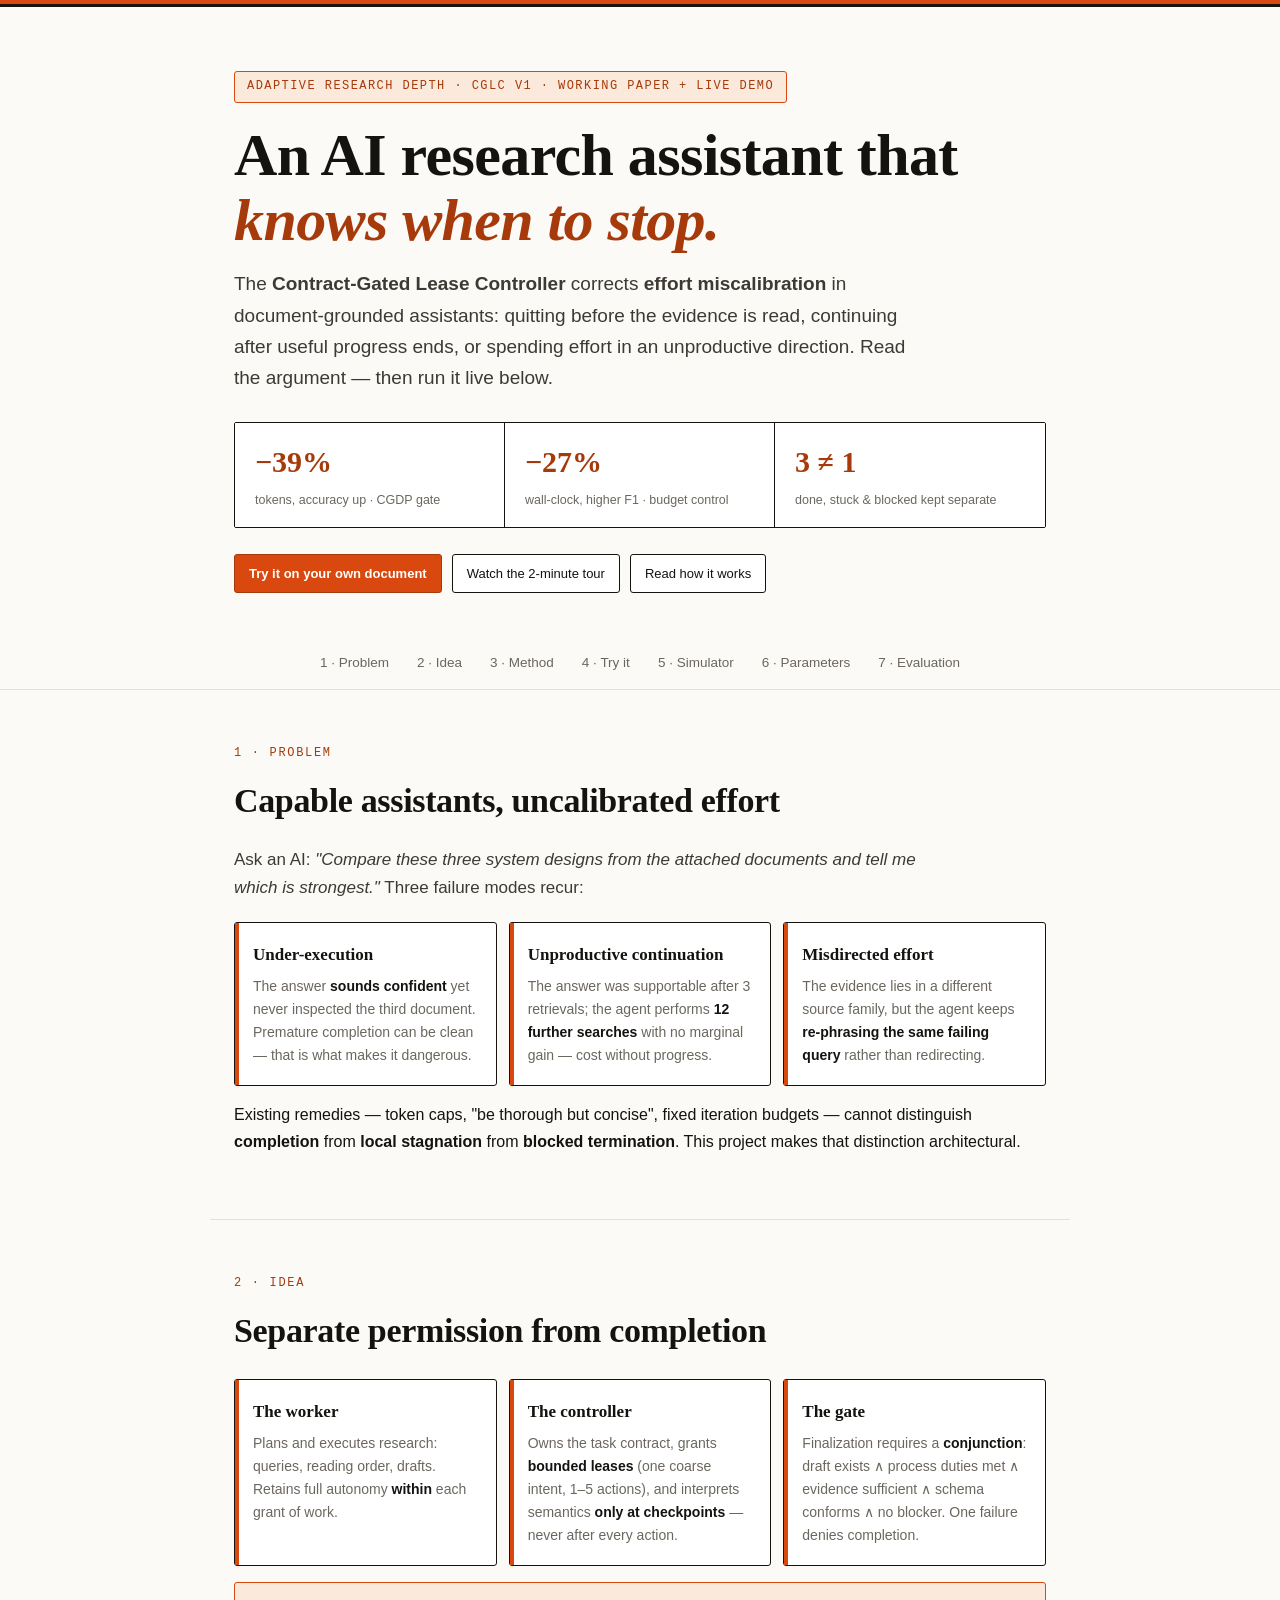
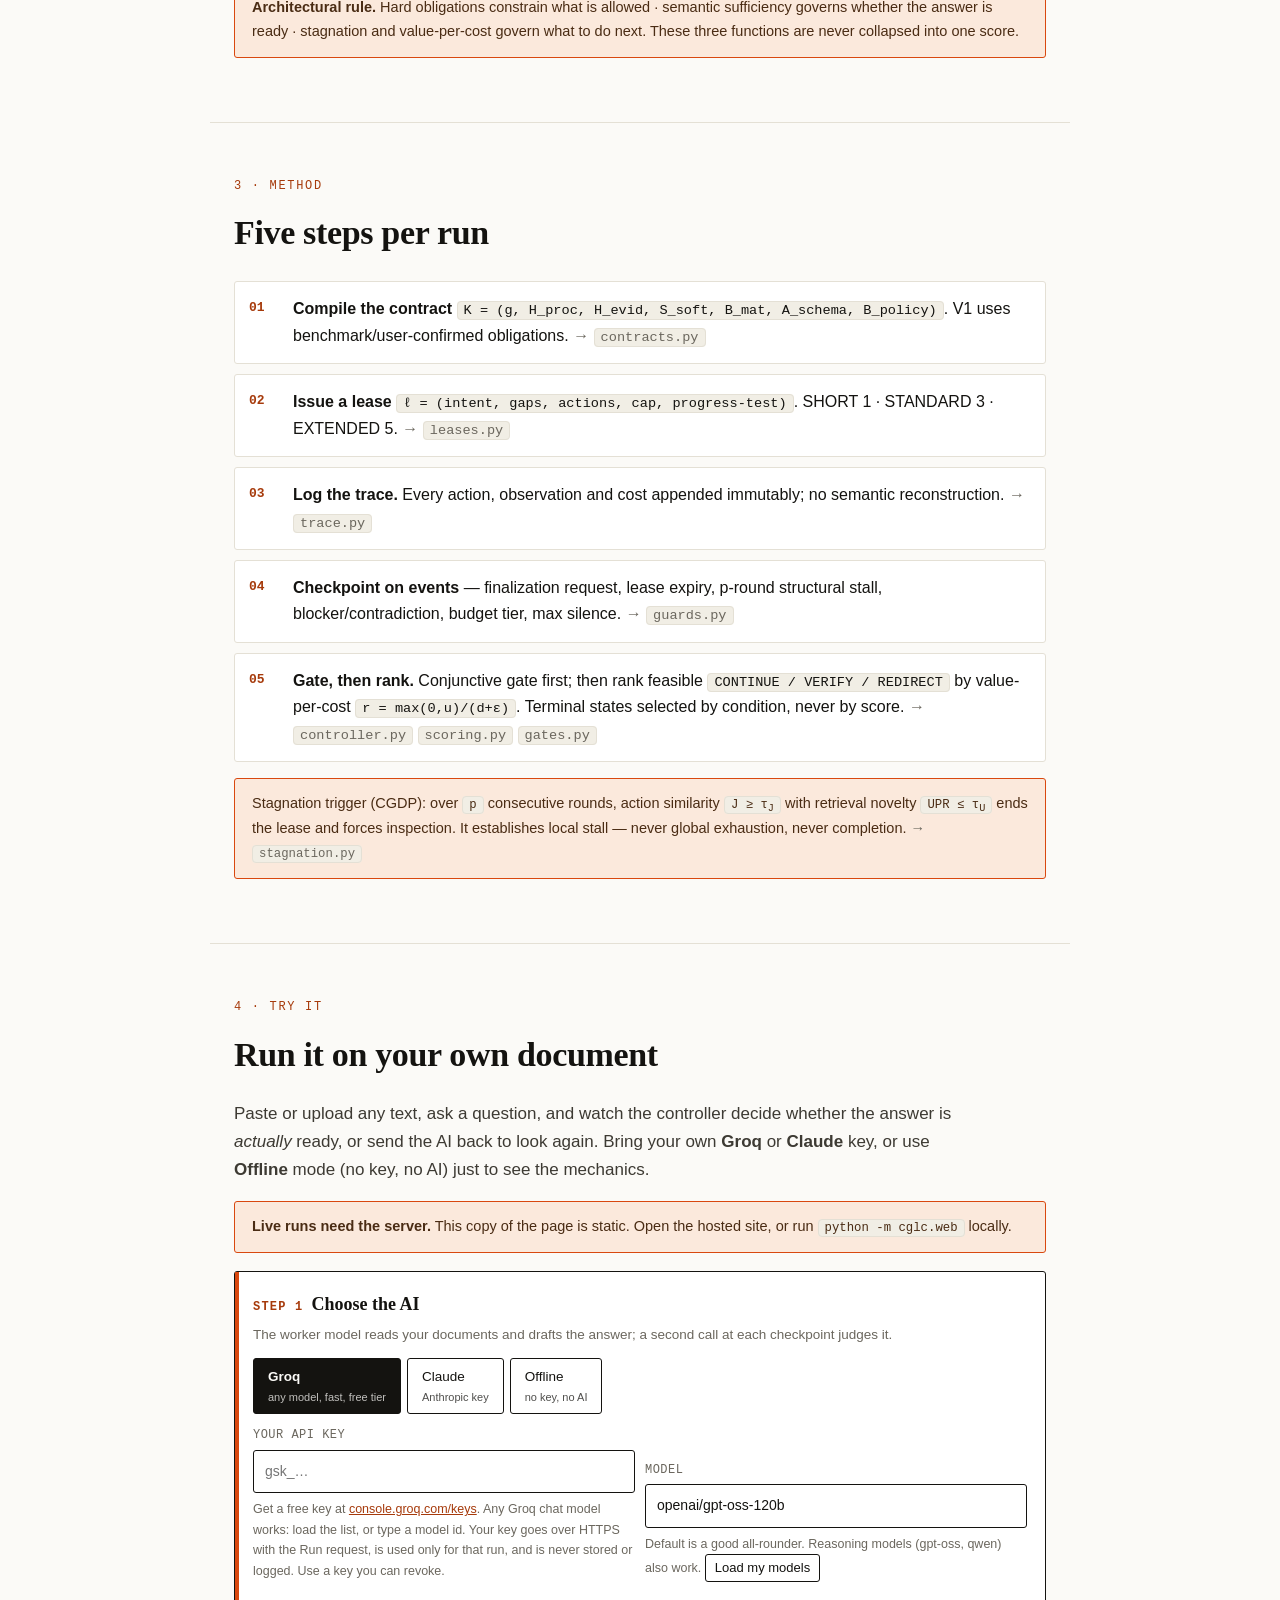
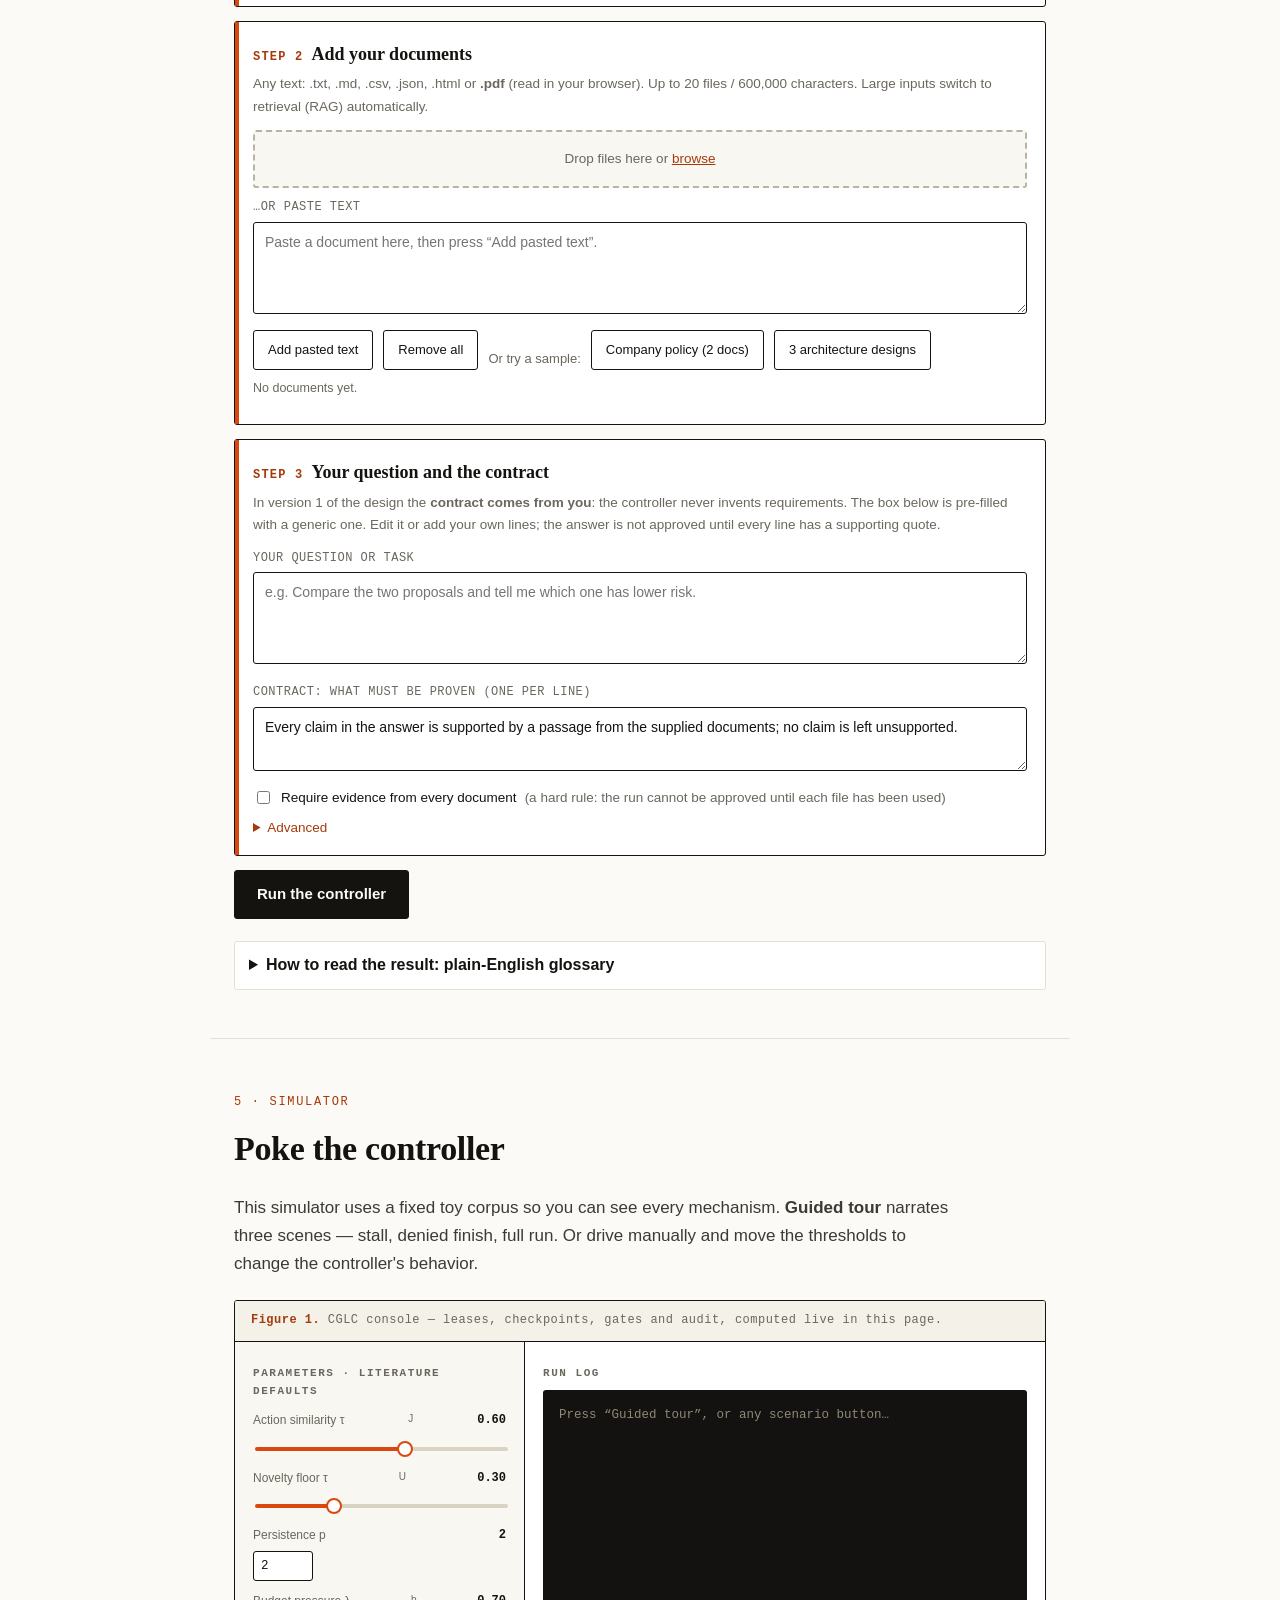
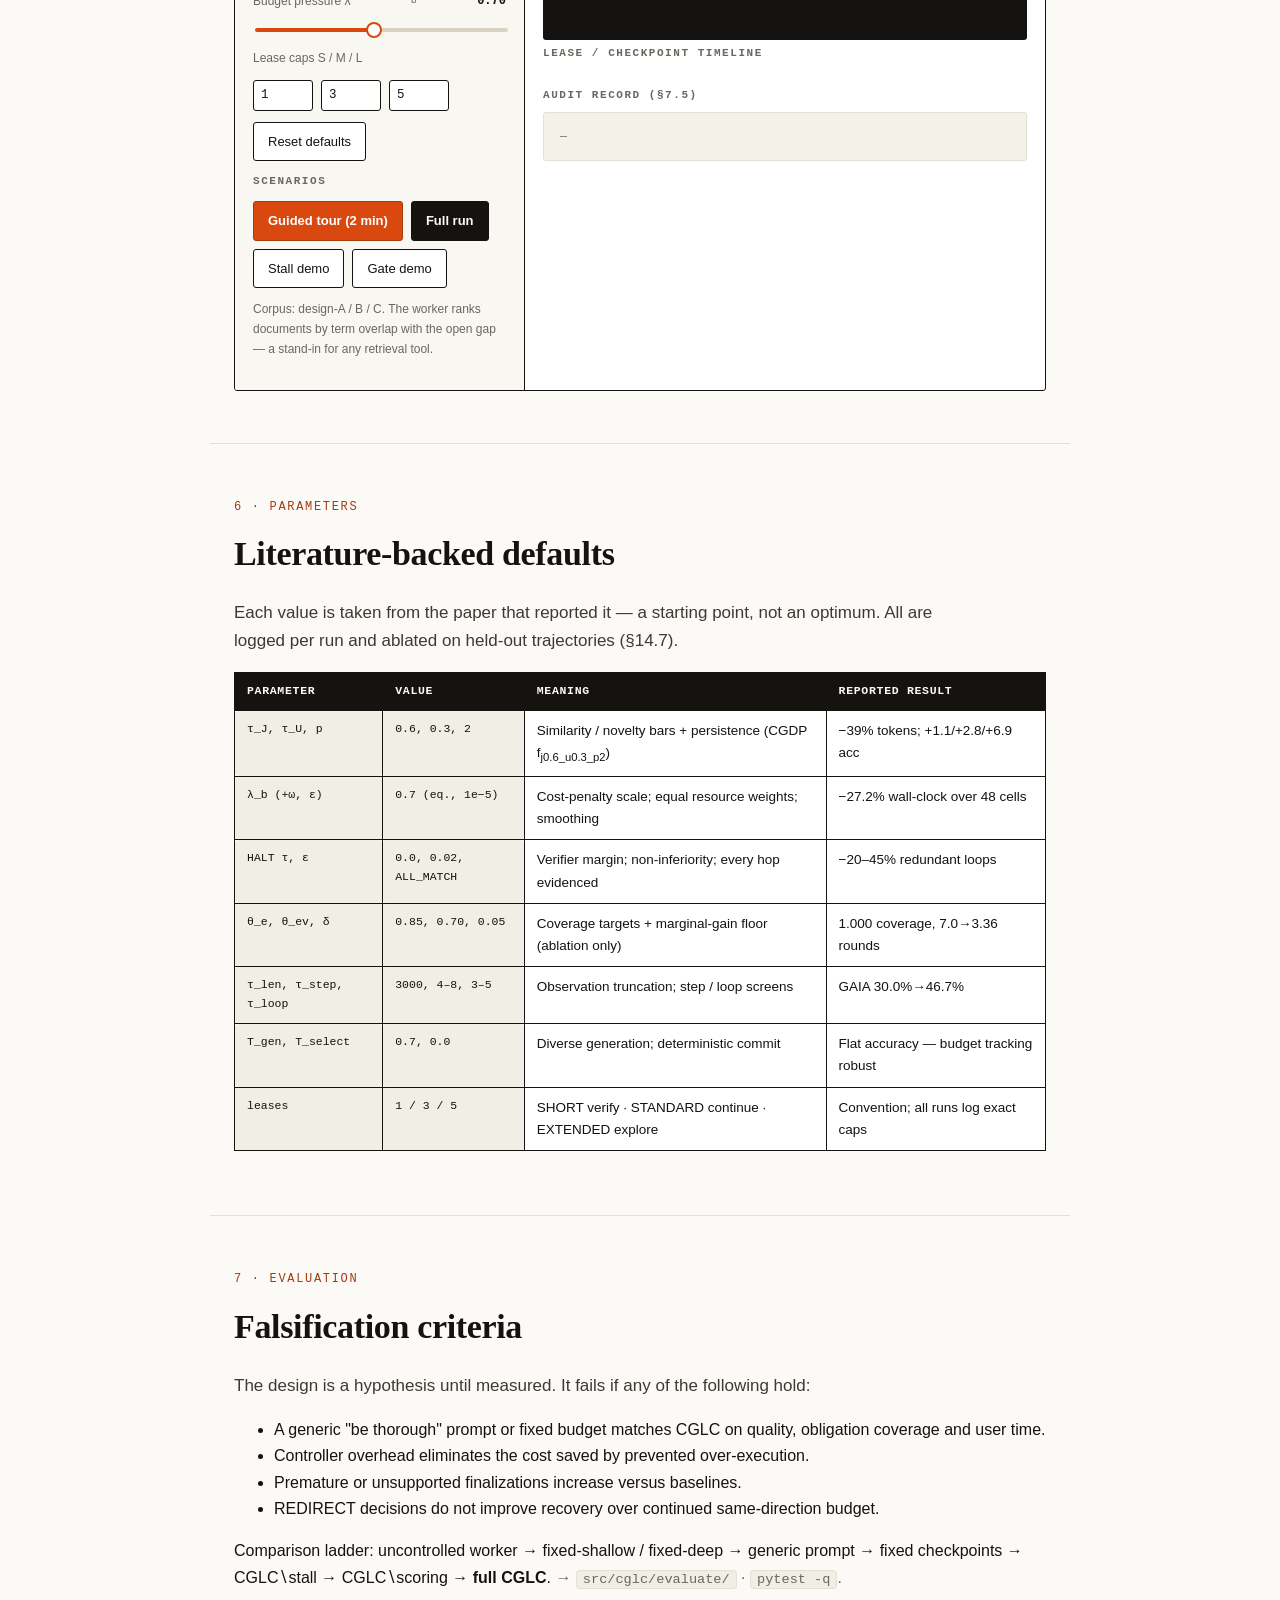
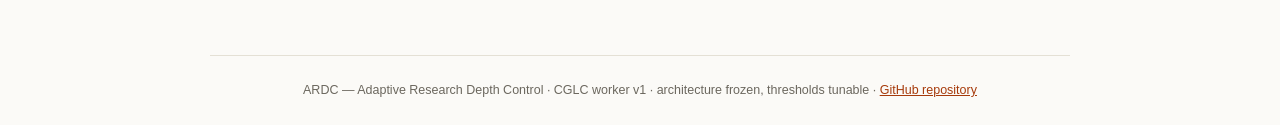
==== commit 7bed4820: "Make the contract user-supplied and visible (V1 contract rule), with honest provenance ARCHITECTURE " ====
--- a/docs/index.html
+++ b/docs/index.html
@@ -238,12 +238,12 @@
     </div>
 
     <div class="t-step">
-      <h3><span class="n">STEP 3</span>Ask, and say what must be proven</h3>
-      <p class="hint">The controller will not approve an answer until every requirement below has a supporting quote.</p>
+      <h3><span class="n">STEP 3</span>Your question and the contract</h3>
+      <p class="hint">In version 1 of the design the <b>contract comes from you</b>: the controller never invents requirements. The box below is pre-filled with a generic one. Edit it or add your own lines; the answer is not approved until every line has a supporting quote.</p>
       <div class="t-field"><label for="t-goal">YOUR QUESTION OR TASK</label>
         <textarea id="t-goal" placeholder="e.g. Compare the two proposals and tell me which one has lower risk."></textarea></div>
-      <div class="t-field" style="margin-top:10px"><label for="t-obl">REQUIREMENTS: ONE PER LINE (OPTIONAL)</label>
-        <textarea id="t-obl" style="min-height:64px" placeholder="Leave empty for the default: every claim must be backed by a quote from the documents.&#10;Or add e.g. “The risk of each proposal is quoted from its own section.”"></textarea></div>
+      <div class="t-field" style="margin-top:10px"><label for="t-obl">CONTRACT: WHAT MUST BE PROVEN (ONE PER LINE)</label>
+        <textarea id="t-obl" style="min-height:64px" placeholder="Write what must be proven, e.g. “The risk of each proposal is quoted from its own section.”"></textarea></div>
       <label class="t-chk"><input type="checkbox" id="t-all"> Require evidence from every document <span class="dim">(a hard rule: the run cannot be approved until each file has been used)</span></label>
       <details class="t-adv"><summary>Advanced</summary>
         <div class="t-row">
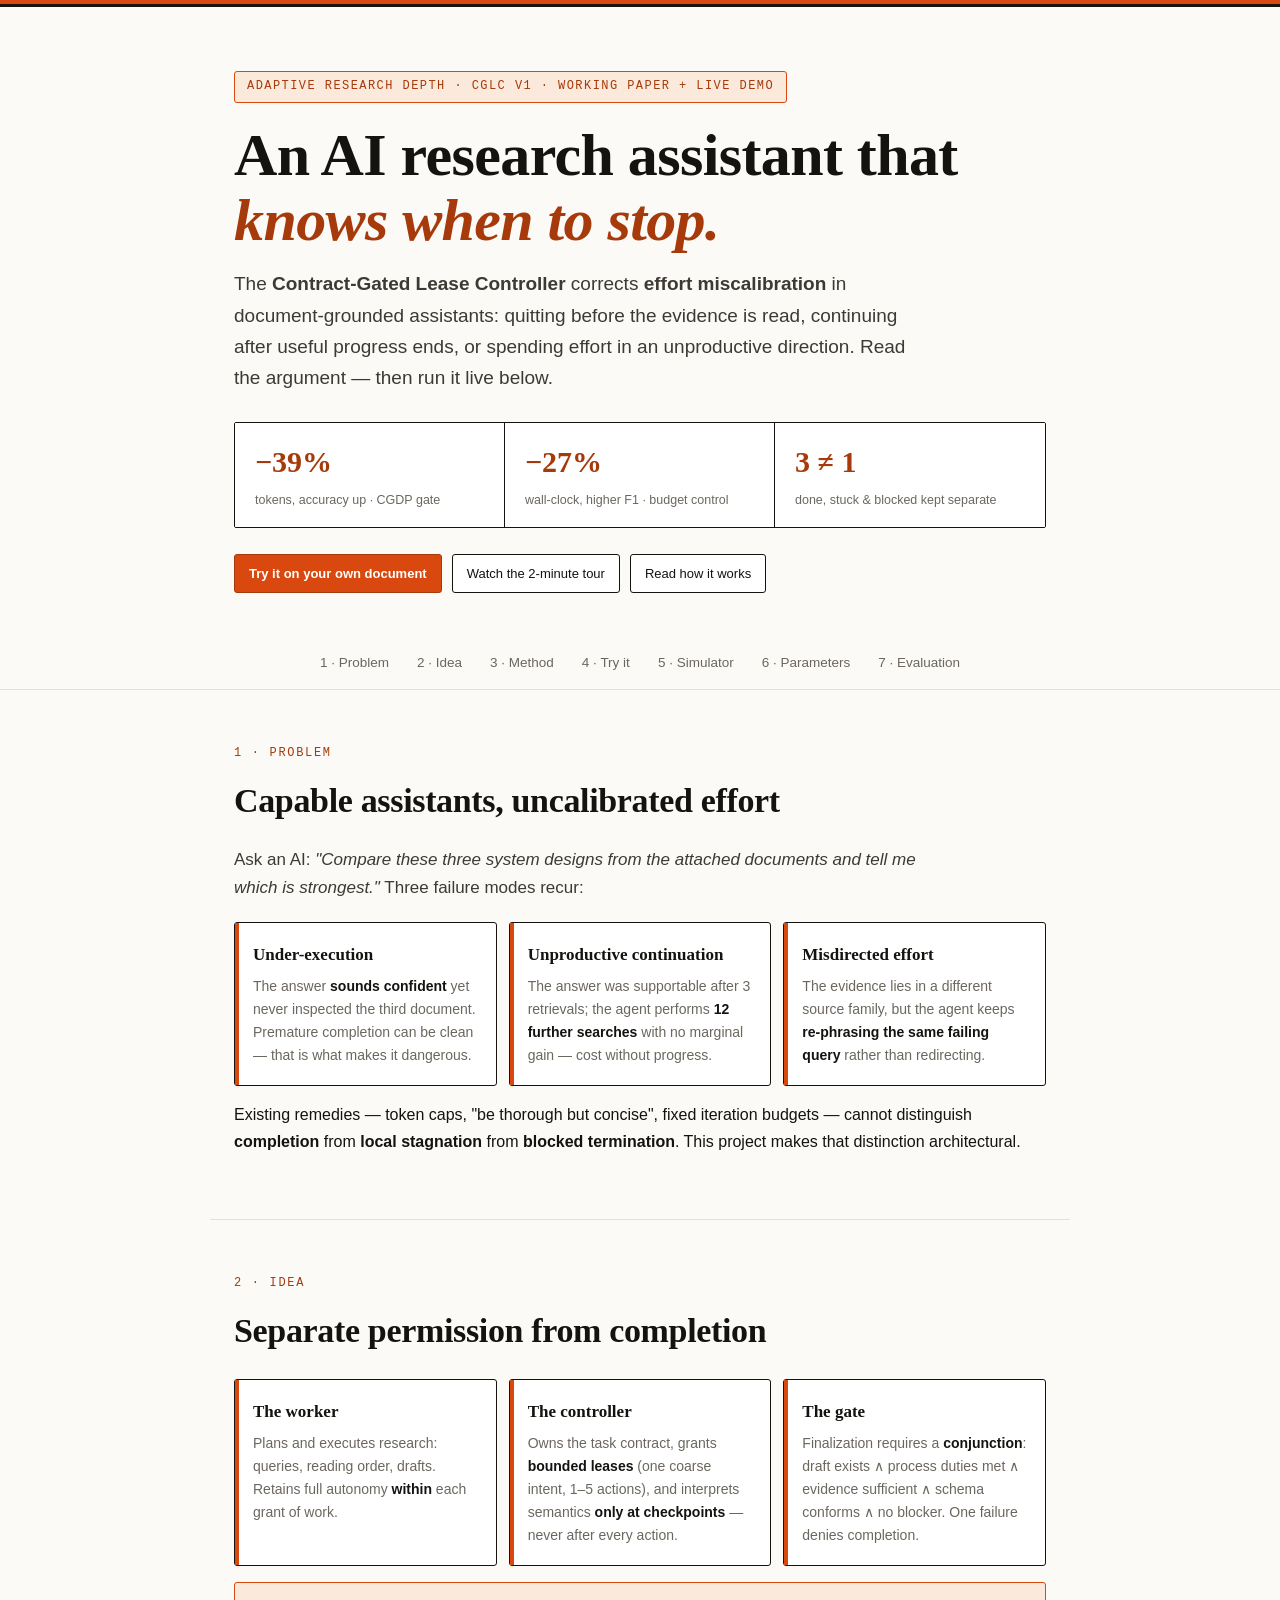
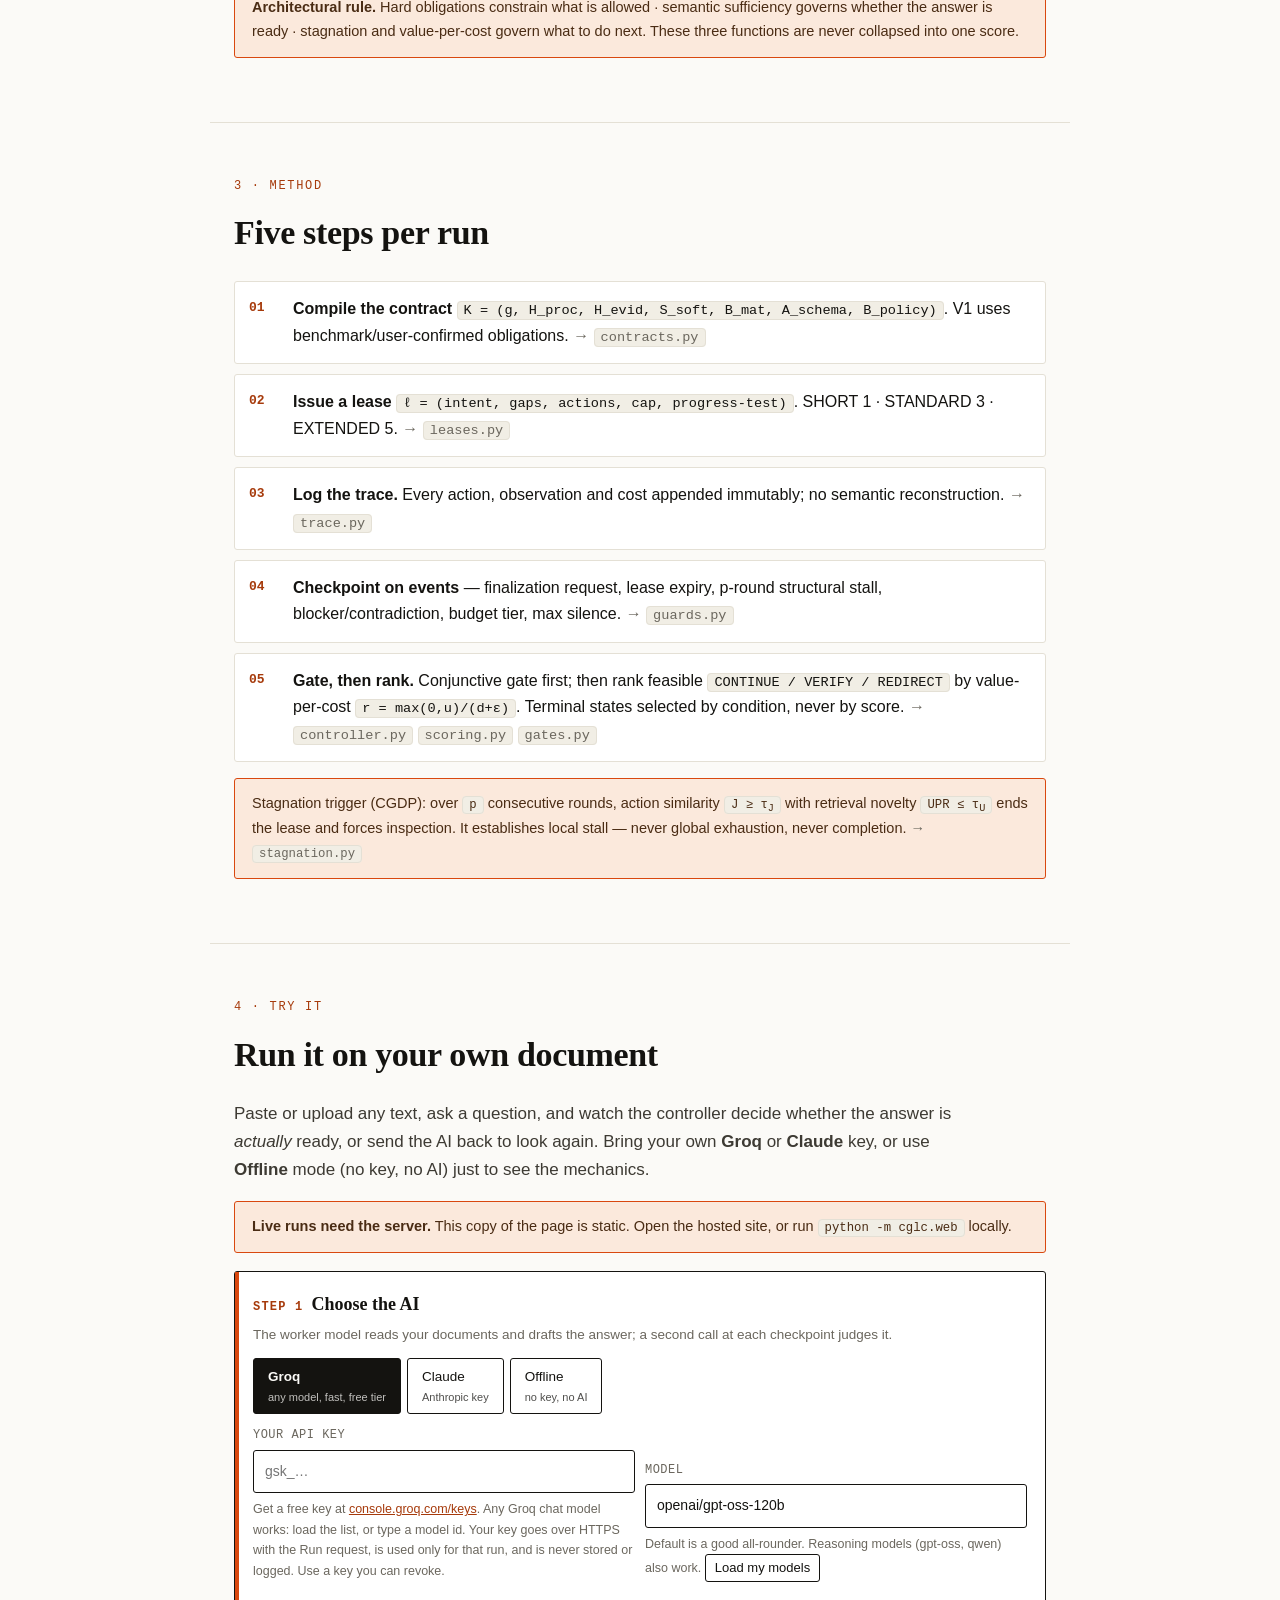
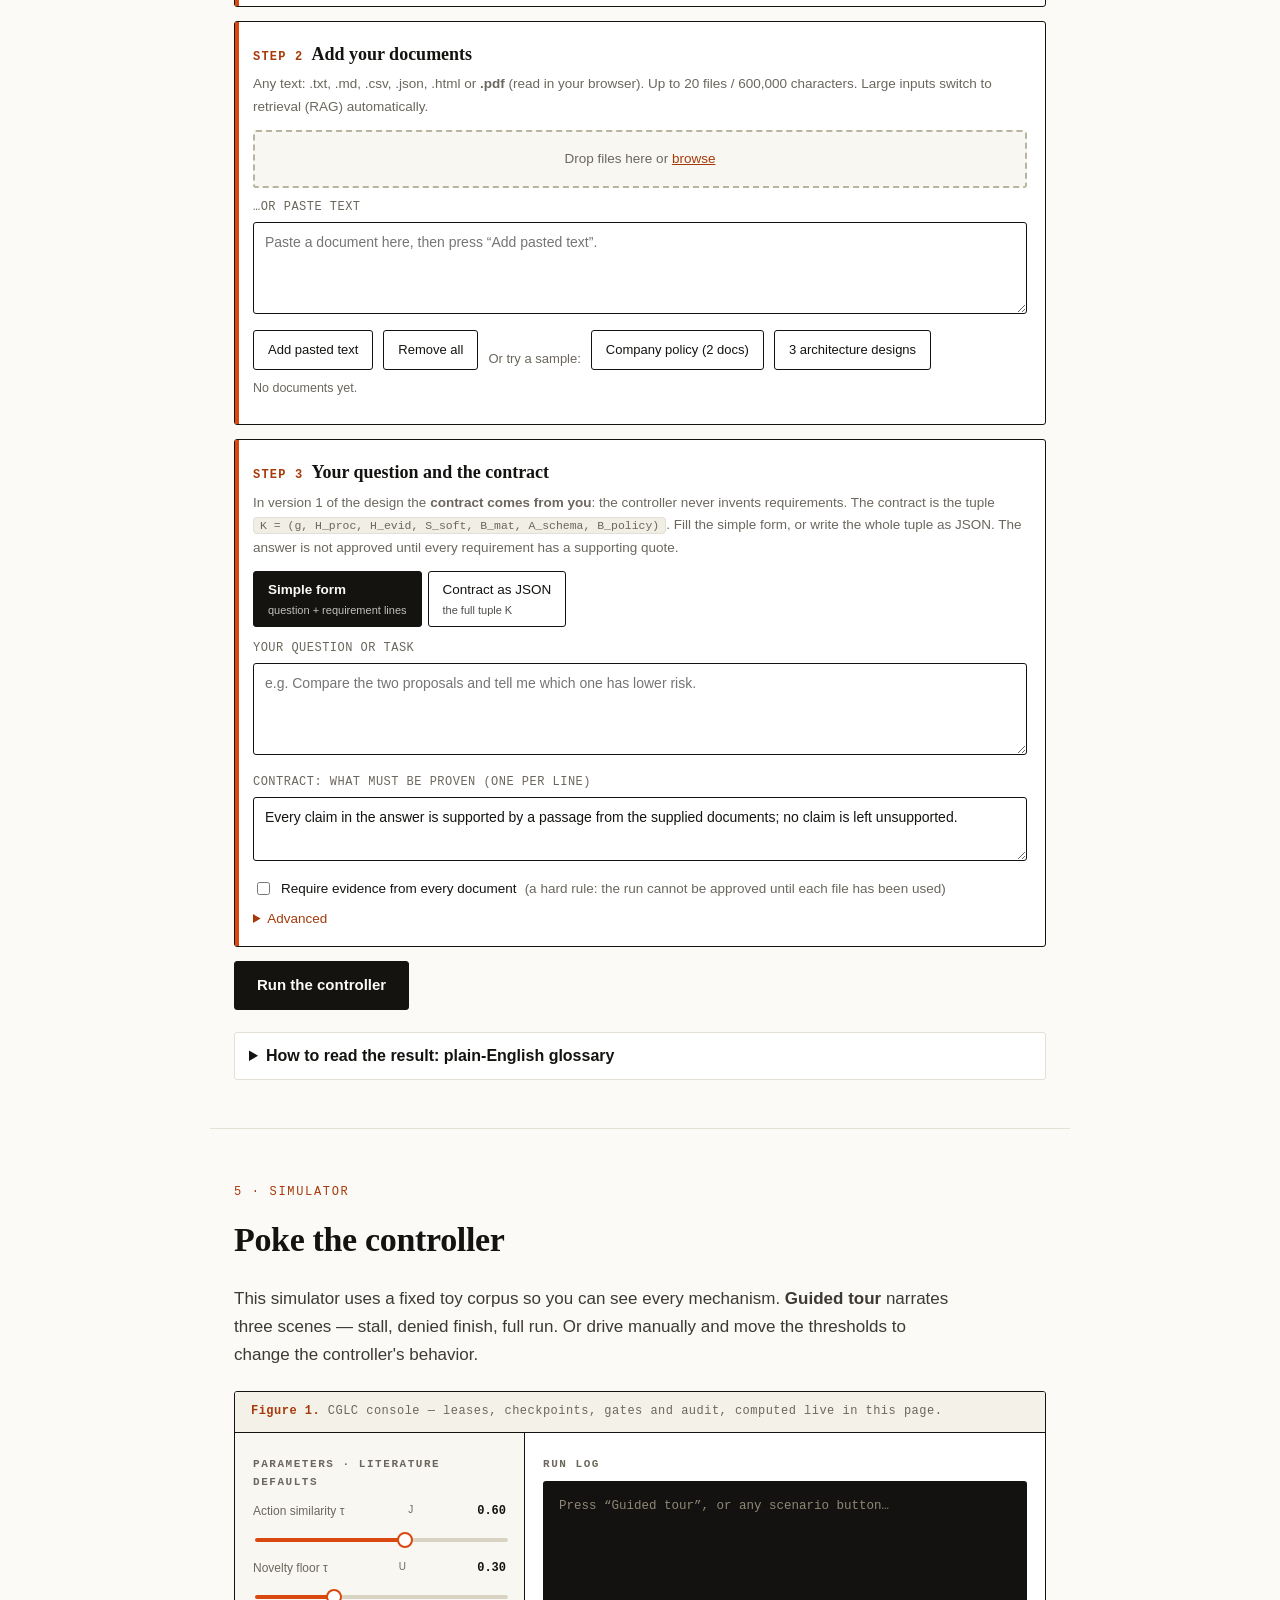
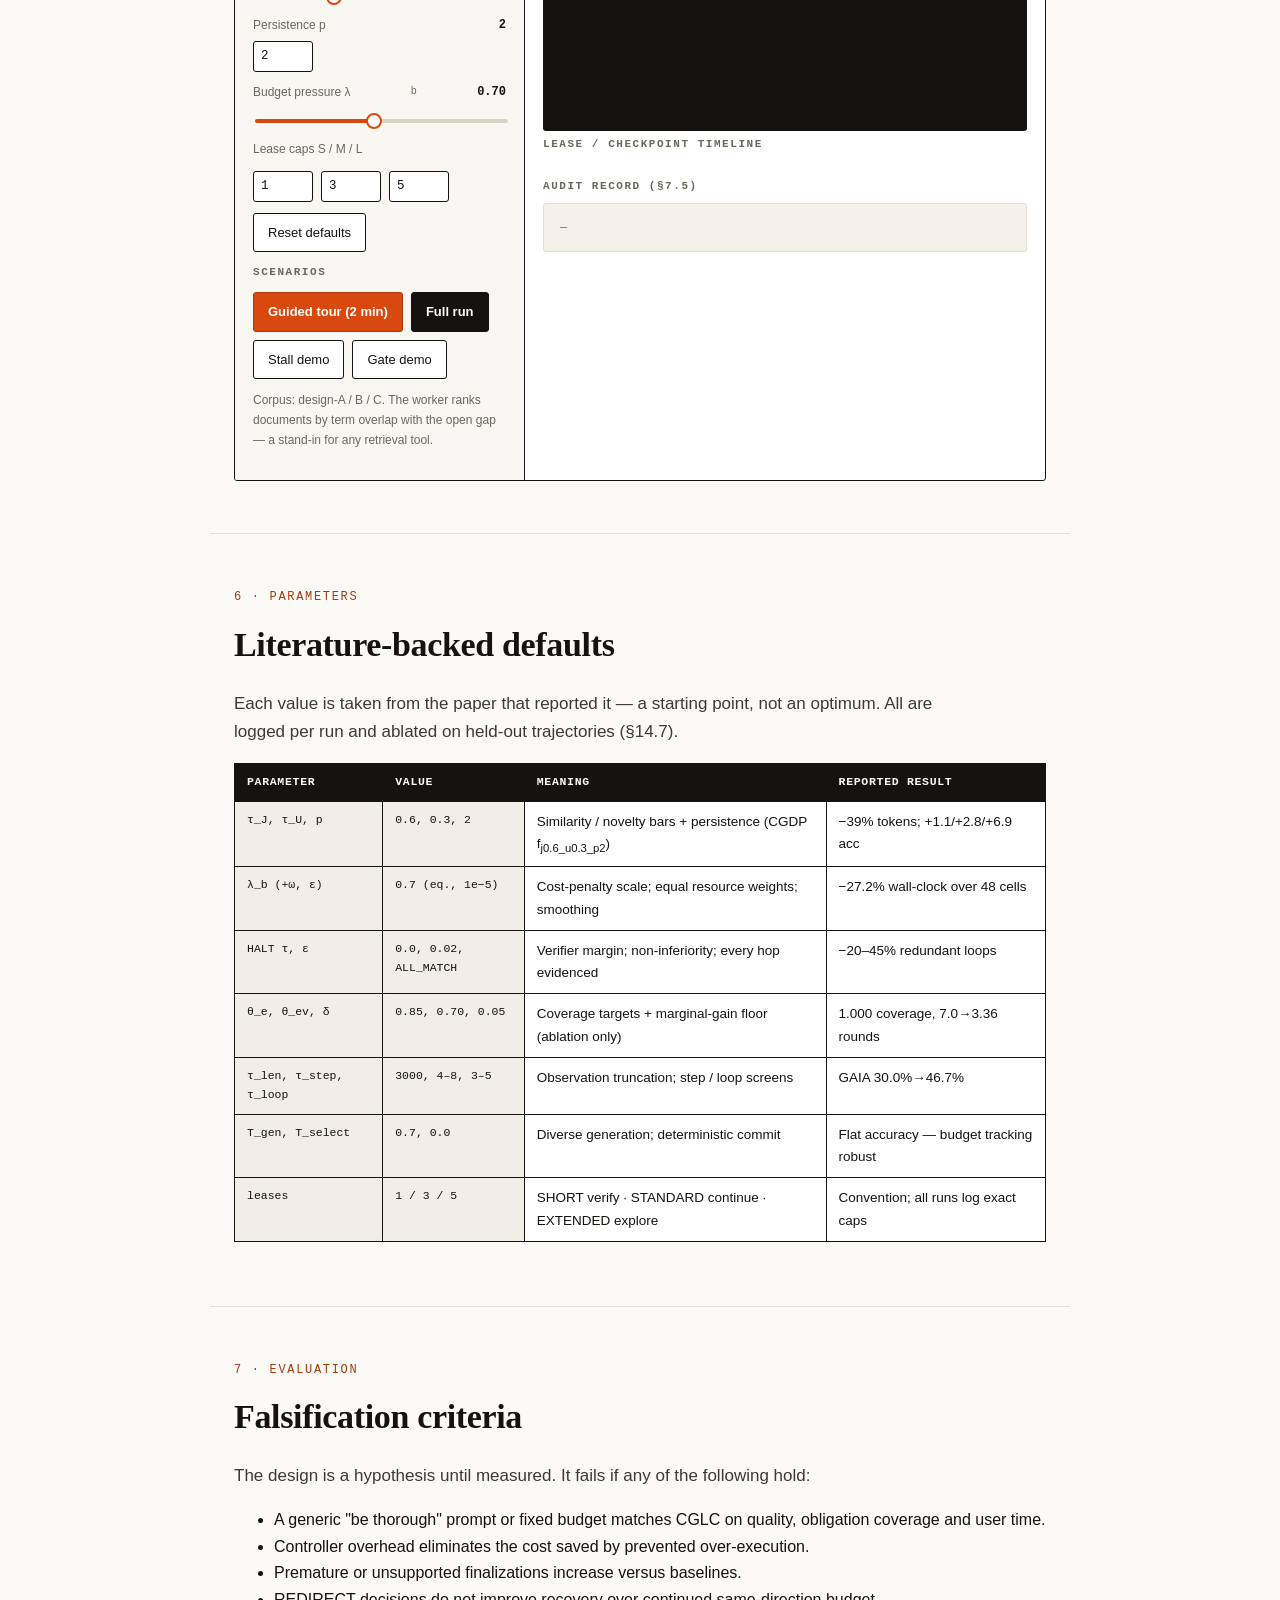
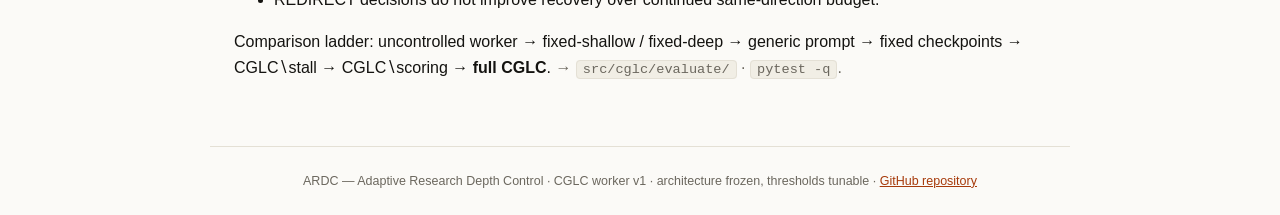
==== commit 0274a4e8: "Take the contract K as JSON; make every field of K actually do something ARCHITECTURE Sec 4.1 define" ====
--- a/docs/index.html
+++ b/docs/index.html
@@ -239,12 +239,34 @@
 
     <div class="t-step">
       <h3><span class="n">STEP 3</span>Your question and the contract</h3>
-      <p class="hint">In version 1 of the design the <b>contract comes from you</b>: the controller never invents requirements. The box below is pre-filled with a generic one. Edit it or add your own lines; the answer is not approved until every line has a supporting quote.</p>
+      <p class="hint">In version 1 of the design the <b>contract comes from you</b>: the controller never invents requirements. The contract is the tuple <code>K = (g, H_proc, H_evid, S_soft, B_mat, A_schema, B_policy)</code>. Fill the simple form, or write the whole tuple as JSON. The answer is not approved until every requirement has a supporting quote.</p>
+      <div class="t-seg" role="radiogroup" aria-label="Contract input">
+        <label><input type="radio" name="t-cmode" value="simple" checked><span>Simple form<small>question + requirement lines</small></span></label>
+        <label><input type="radio" name="t-cmode" value="json"><span>Contract as JSON<small>the full tuple K</small></span></label>
+      </div>
+      <div id="t-simple">
       <div class="t-field"><label for="t-goal">YOUR QUESTION OR TASK</label>
         <textarea id="t-goal" placeholder="e.g. Compare the two proposals and tell me which one has lower risk."></textarea></div>
       <div class="t-field" style="margin-top:10px"><label for="t-obl">CONTRACT: WHAT MUST BE PROVEN (ONE PER LINE)</label>
         <textarea id="t-obl" style="min-height:64px" placeholder="Write what must be proven, e.g. “The risk of each proposal is quoted from its own section.”"></textarea></div>
       <label class="t-chk"><input type="checkbox" id="t-all"> Require evidence from every document <span class="dim">(a hard rule: the run cannot be approved until each file has been used)</span></label>
+      </div>
+      <div id="t-jsonwrap" hidden>
+        <div class="t-field"><label for="t-contract">CONTRACT K (JSON)</label>
+          <textarea id="t-contract" spellcheck="false" style="min-height:300px;font-family:var(--mono);font-size:12.5px;white-space:pre"></textarea></div>
+        <div class="t-row"><button type="button" id="t-contract-fill">Fill from the simple form</button>
+          <span class="t-note" id="t-contract-msg"></span></div>
+        <details class="t-adv" open><summary>What each field does</summary>
+          <dl class="t-fields">
+            <dt><code>goal</code> (g)</dt><dd>The question or task. Required.</dd>
+            <dt><code>process_duties</code> (H_proc)</dt><dd>Hard duties, checked by code (never by the AI). Each is an object with a <code>check</code>: <code>{"check":"use_every_document"}</code>, <code>{"check":"cite_document","document":"name.pdf"}</code> or <code>{"check":"min_distinct_sources","n":2}</code>. Free text is rejected because nothing could verify it.</dd>
+            <dt><code>evidence_obligations</code> (H_evid)</dt><dd>What must be proven: strings, or objects like <code>{"proposition":"...","required_receipts":2}</code> (needs that many distinct supporting quotes). Required unless you give duties.</dd>
+            <dt><code>soft_prefs</code> (S_soft)</dt><dd>Preferences such as <code>{"style":"concise"}</code>. Shown to the AI; not enforced.</dd>
+            <dt><code>blockers</code> (B_mat)</dt><dd>Conditions that make the task impossible, e.g. <code>["the pricing table is missing"]</code>. The judge watches for them (a model judgement, not a code check).</dd>
+            <dt><code>answer_schema</code> (A_schema)</dt><dd>The required answer form, e.g. <code>{"format":"one sentence, then [source]"}</code>.</dd>
+            <dt><code>budget_policy</code> (B_policy)</dt><dd><code>{"max_tool_calls":8,"max_tokens":40000,"max_seconds":40}</code> set this run's limits (capped by the server). Other keys are recorded only.</dd>
+          </dl></details>
+      </div>
       <details class="t-adv"><summary>Advanced</summary>
         <div class="t-row">
           <div class="t-field"><label for="t-depth">DEPTH</label><select id="t-depth"><option value="standard" selected>Standard (up to 14 steps)</option><option value="quick">Quick (up to 8 steps)</option></select></div>
--- a/docs/try.css
+++ b/docs/try.css
@@ -100,3 +100,9 @@
 details.t-gloss dd{margin:2px 0 0;color:#3d3a33}
 #t-raw{max-height:300px;overflow:auto;white-space:pre;font-size:11.5px;font-family:var(--mono);background:#F4F1E8;
   border:1px solid var(--line);border-radius:3px;padding:12px;margin-top:8px}
+
+/* contract JSON mode */
+dl.t-fields{margin:10px 0 0;font-size:13px}
+dl.t-fields dt{font-weight:700;margin-top:8px}
+dl.t-fields dd{margin:2px 0 0;color:#3d3a33}
+dl.t-fields code{white-space:normal}
